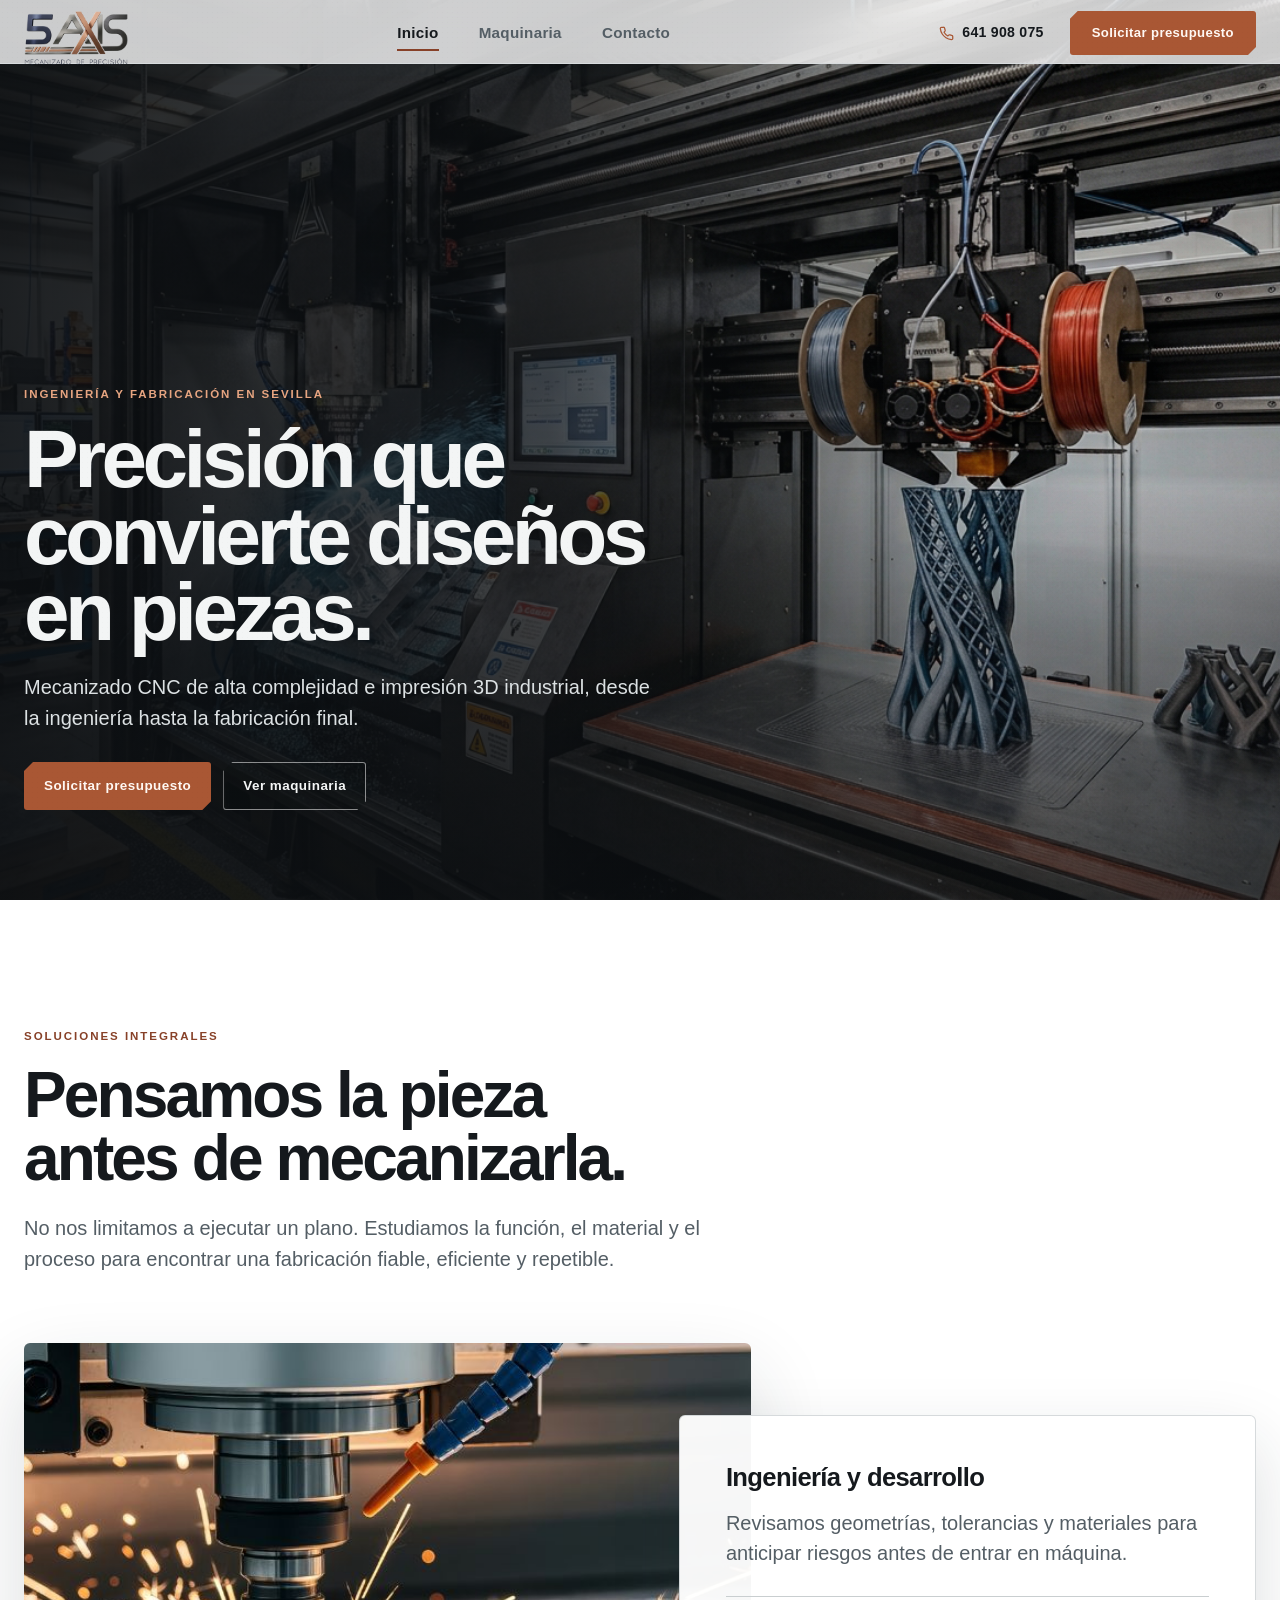
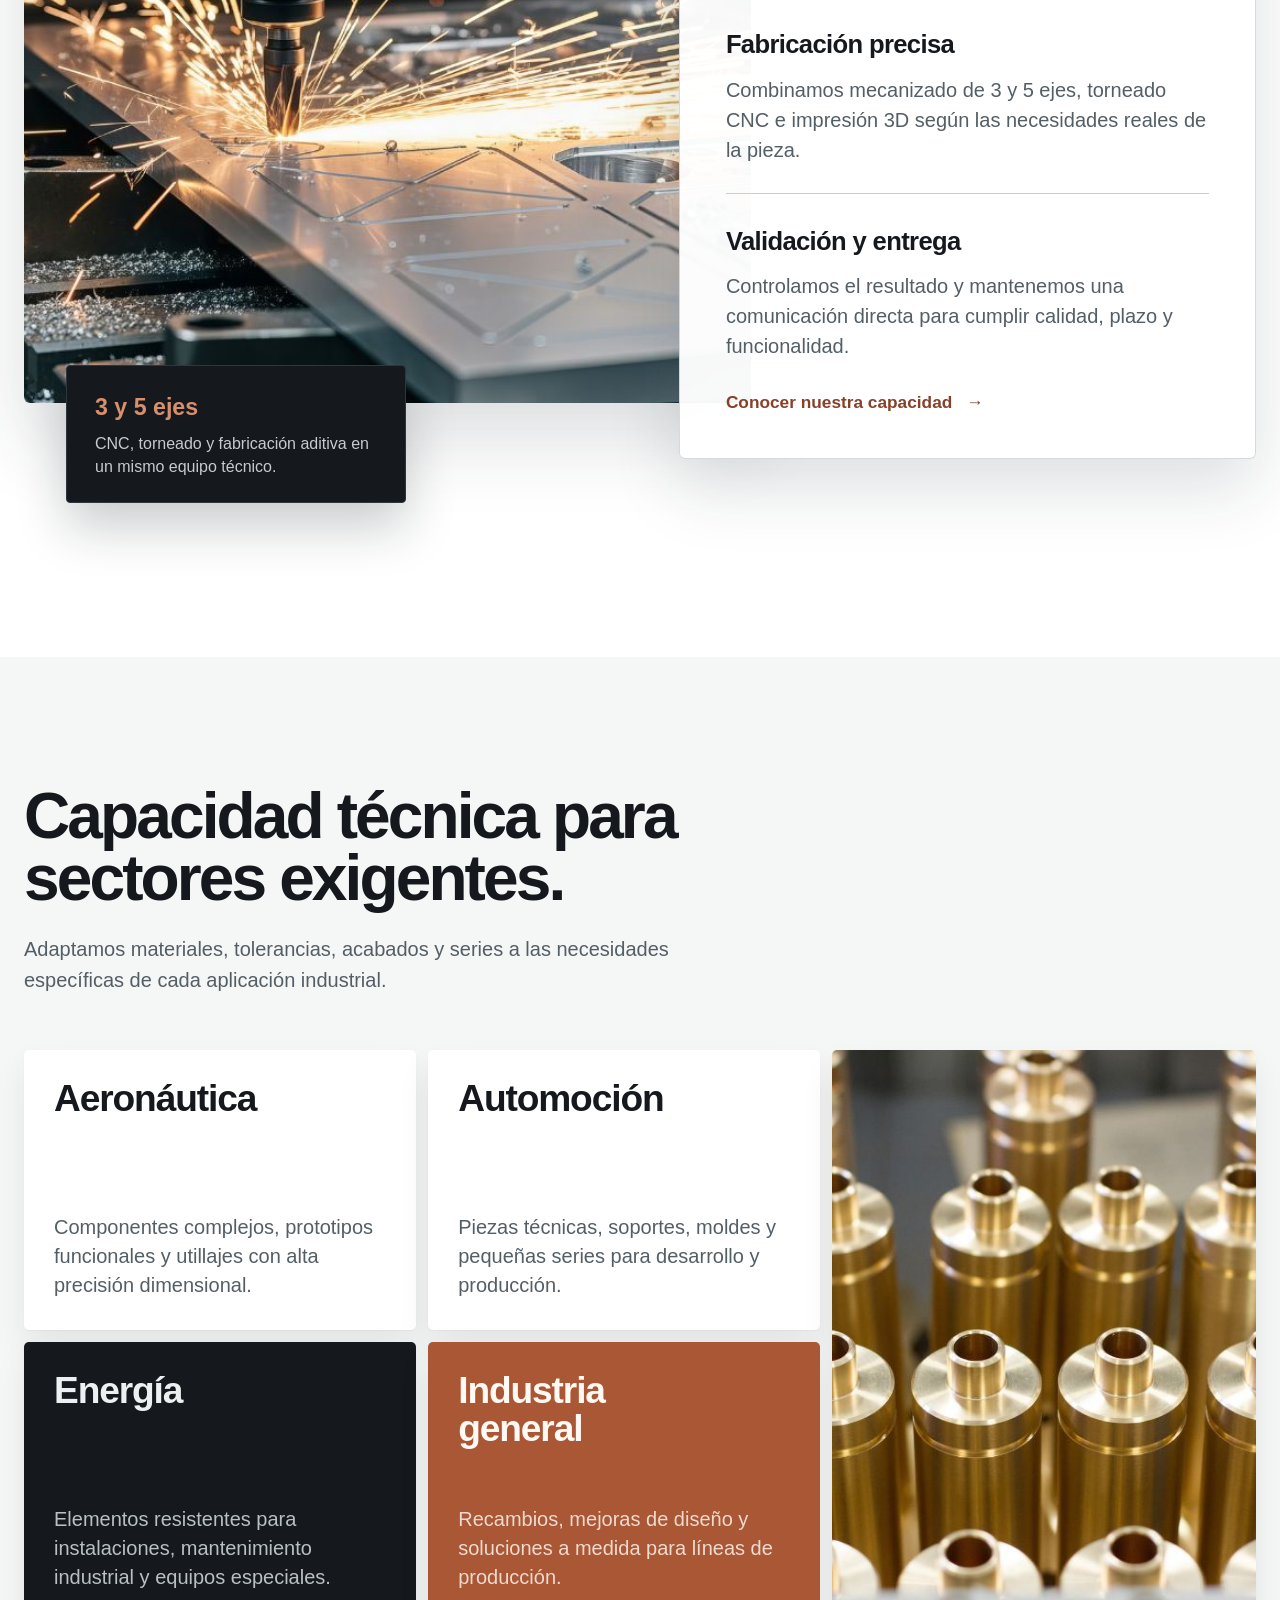
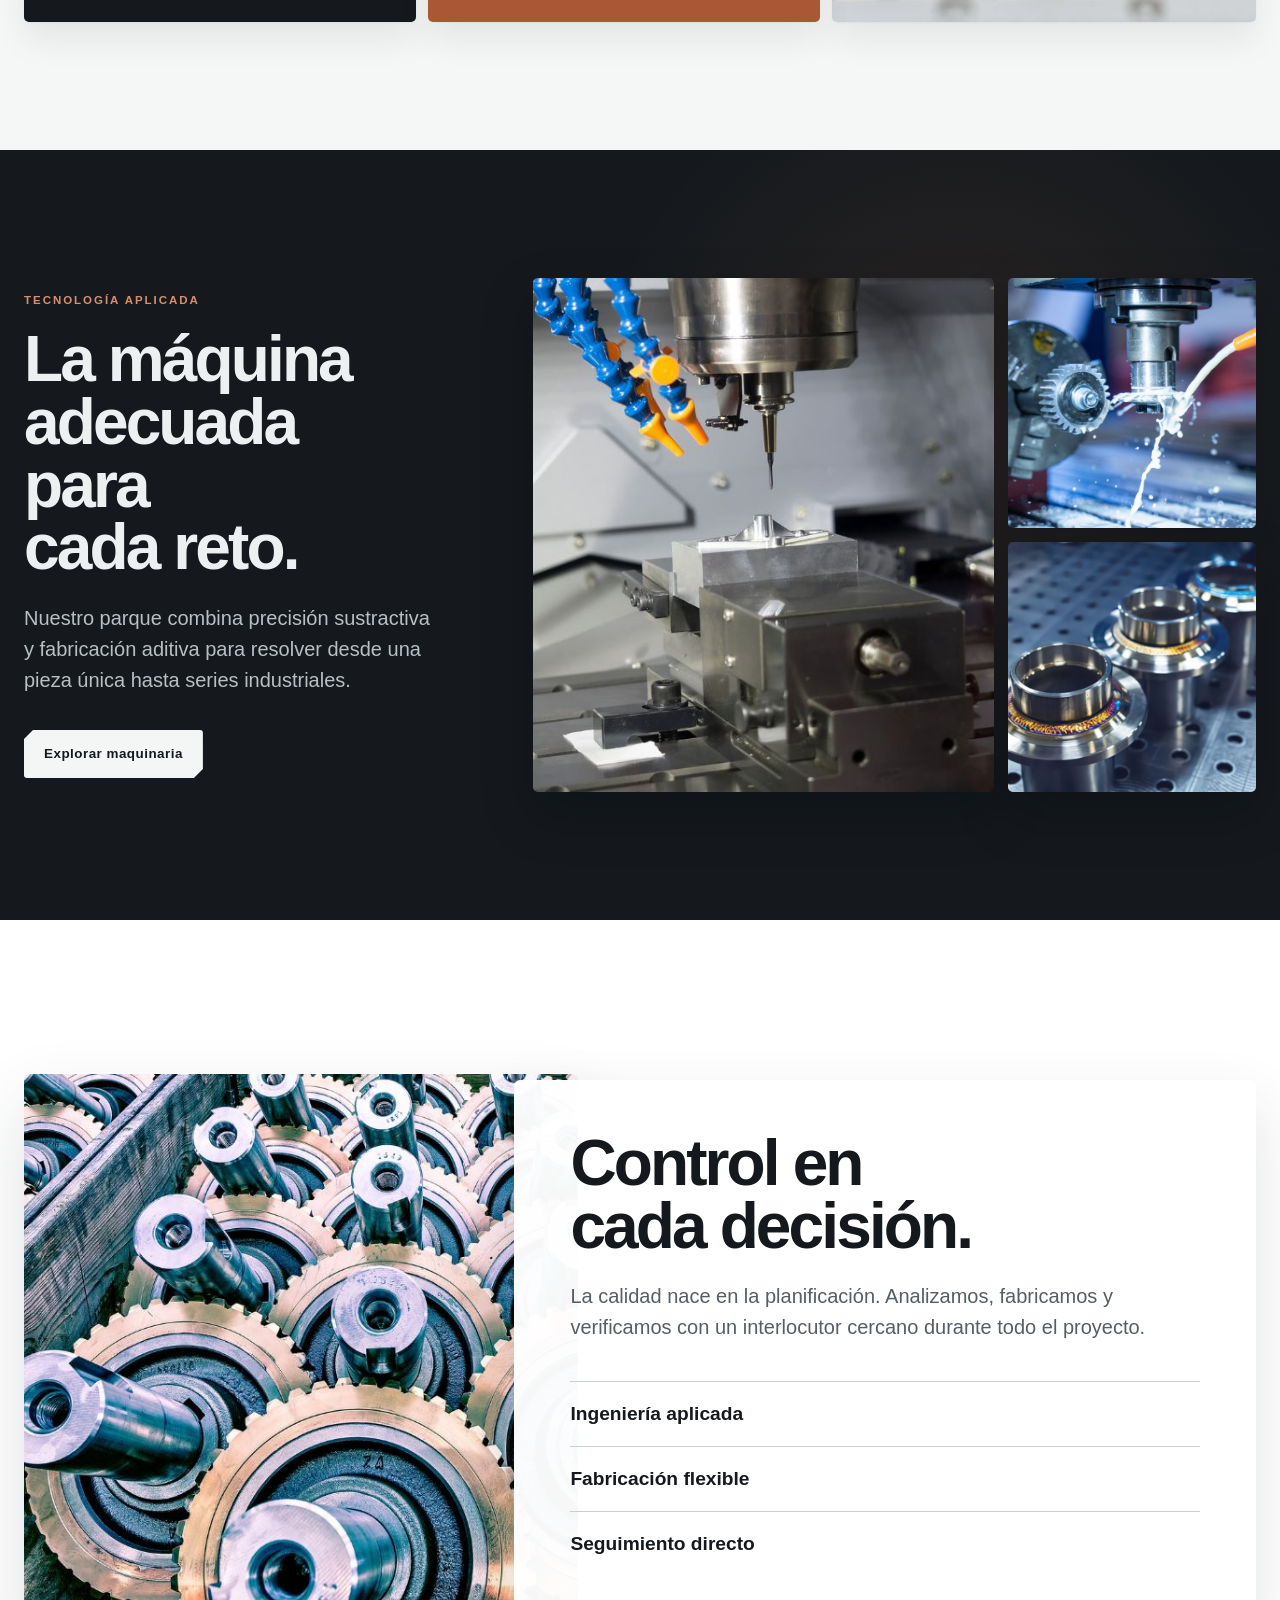
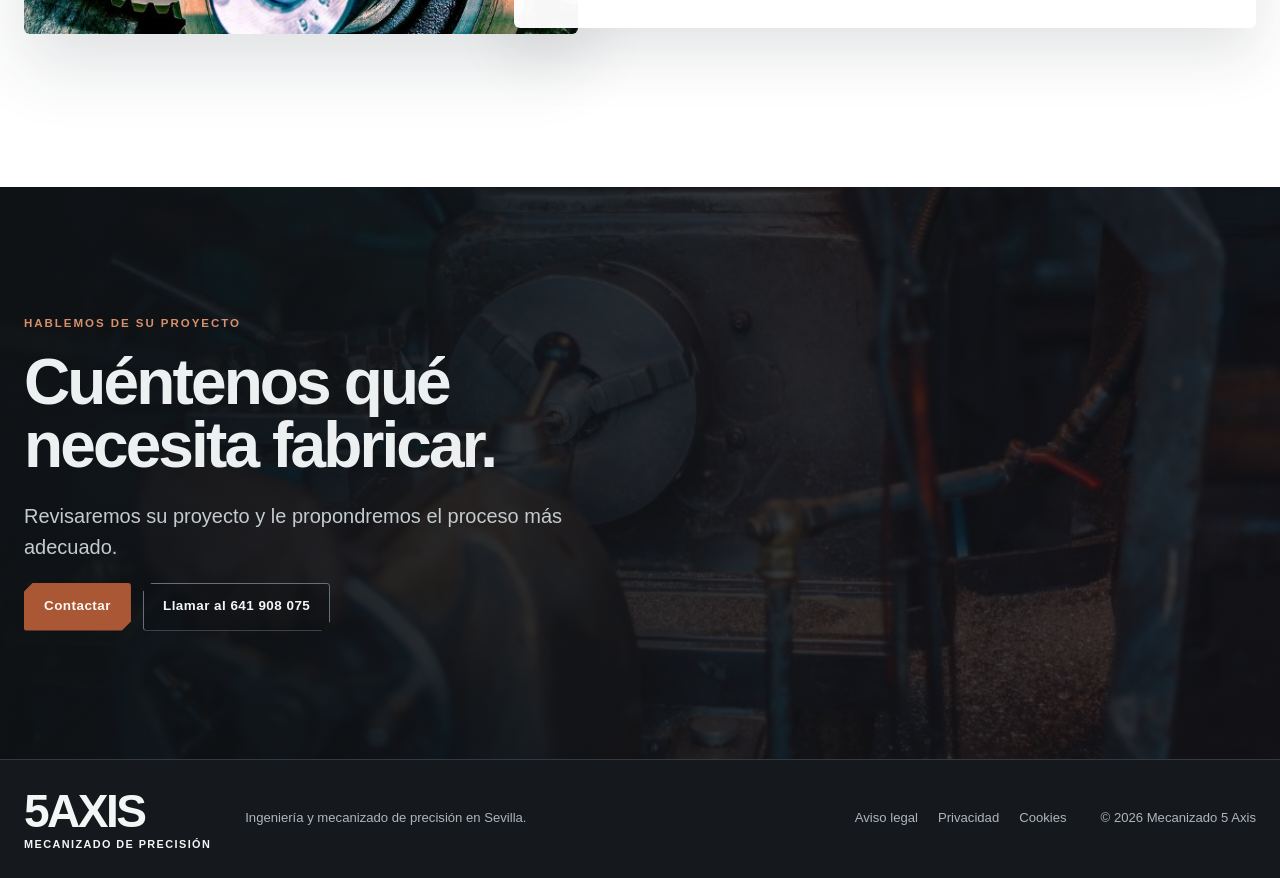
==== index.html @ 95c57ffe "Add site files (HTML, CSS, JS, images) Only README.md had been committed previously, so Vercel deplo" ====
<!doctype html>
<html lang="es">
  <head>
    <meta charset="UTF-8" />
    <meta name="viewport" content="width=device-width, initial-scale=1.0" />
    <meta name="description" content="Mecanizado 5 Axis: ingeniería, mecanizado CNC de precisión en 3 y 5 ejes e impresión 3D industrial en Sevilla." />
    <meta name="theme-color" content="#15191d" />
    <meta property="og:title" content="Mecanizado 5 Axis | Precisión industrial" />
    <meta property="og:description" content="Soluciones integrales desde la ingeniería hasta la pieza terminada." />
    <meta property="og:image" content="mecanizados-sevilla.jpg" />
    <title>Mecanizado 5 Axis | Mecanizado de precisión en Sevilla</title>
    <link rel="icon" type="image/png" href="logo-mecanizados-precision.png" />
    <link rel="preload" as="image" href="mecanizados-sevilla.jpg" />
    <link rel="stylesheet" href="styles.css" />
    <script src="script.js" defer></script>
  </head>
  <body>
    <a class="skip-link" href="#contenido">Saltar al contenido</a>
    <header class="site-header" data-header>
      <a class="brand" href="index.html" aria-label="Mecanizado 5 Axis, inicio"><img src="logo-mecanizados-precision.png" alt="Mecanizado 5 Axis" width="150" height="79" /></a>
      <button class="menu-toggle" type="button" aria-expanded="false" aria-controls="main-nav"><span class="menu-label">Menú</span><span class="menu-lines" aria-hidden="true"><i></i><i></i></span></button>
      <nav class="main-nav" id="main-nav" aria-label="Navegación principal"><a href="index.html" aria-current="page">Inicio</a><a href="maquinaria.html">Maquinaria</a><a href="contacto.html">Contacto</a><div class="nav-mobile-actions"><a class="nav-mobile-call" href="tel:+34641908075"><svg class="icon-phone" aria-hidden="true" viewBox="0 0 24 24" fill="none" stroke="currentColor" stroke-width="2" stroke-linecap="round" stroke-linejoin="round"><path d="M22 16.92v3a2 2 0 0 1-2.18 2 19.79 19.79 0 0 1-8.63-3.07 19.5 19.5 0 0 1-6-6 19.79 19.79 0 0 1-3.07-8.67A2 2 0 0 1 4.11 2h3a2 2 0 0 1 2 1.72c.127.96.361 1.903.7 2.81a2 2 0 0 1-.45 2.11L8.09 9.91a16 16 0 0 0 6 6l1.27-1.27a2 2 0 0 1 2.11-.45c.907.339 1.85.573 2.81.7A2 2 0 0 1 22 16.92z"></path></svg>641 908 075</a><a class="nav-mobile-budget" href="mailto:oficina@mecanizado5axis.es">Solicitar presupuesto</a></div></nav>
      <div class="header-actions"><a class="header-phone" href="tel:+34641908075" aria-label="Llamar al 641 908 075"><svg class="icon-phone" aria-hidden="true" viewBox="0 0 24 24" fill="none" stroke="currentColor" stroke-width="2" stroke-linecap="round" stroke-linejoin="round"><path d="M22 16.92v3a2 2 0 0 1-2.18 2 19.79 19.79 0 0 1-8.63-3.07 19.5 19.5 0 0 1-6-6 19.79 19.79 0 0 1-3.07-8.67A2 2 0 0 1 4.11 2h3a2 2 0 0 1 2 1.72c.127.96.361 1.903.7 2.81a2 2 0 0 1-.45 2.11L8.09 9.91a16 16 0 0 0 6 6l1.27-1.27a2 2 0 0 1 2.11-.45c.907.339 1.85.573 2.81.7A2 2 0 0 1 22 16.92z"></path></svg>641 908 075</a><a class="header-budget" href="mailto:oficina@mecanizado5axis.es">Solicitar presupuesto</a></div>
    </header>

    <main id="contenido">
      <section class="hero" aria-labelledby="hero-title">
        <img class="hero-image" src="mecanizados-sevilla.jpg" alt="Centro de mecanizado CNC e impresora 3D industrial en las instalaciones" width="1310" height="768" fetchpriority="high" />
        <div class="hero-shade"></div>
        <div class="hero-content">
          <p class="eyebrow">Ingeniería y fabricación en Sevilla</p>
          <h1 id="hero-title">Precisión que convierte diseños en piezas.</h1>
          <p class="hero-copy">Mecanizado CNC de alta complejidad e impresión 3D industrial, desde la ingeniería hasta la fabricación final.</p>
          <div class="hero-actions"><a class="button button-primary" href="contacto.html">Solicitar presupuesto</a><a class="button button-ghost" href="maquinaria.html">Ver maquinaria</a></div>
        </div>
      </section>

      <section class="solutions section" aria-labelledby="solutions-title">
        <div class="solutions-heading reveal">
          <p class="section-kicker">Soluciones integrales</p>
          <h2 id="solutions-title">Pensamos la pieza antes de mecanizarla.</h2>
          <p class="solutions-lead">No nos limitamos a ejecutar un plano. Estudiamos la función, el material y el proceso para encontrar una fabricación fiable, eficiente y repetible.</p>
        </div>
        <div class="solutions-stage">
          <figure class="solutions-image reveal"><img src="mecanizados-precision-7.jpg" alt="Centro CNC mecanizando una pieza de precisión" width="800" height="600" loading="lazy" /></figure>
          <div class="solutions-process reveal">
            <article><span>Ingeniería y desarrollo</span><p>Revisamos geometrías, tolerancias y materiales para anticipar riesgos antes de entrar en máquina.</p></article>
            <article><span>Fabricación precisa</span><p>Combinamos mecanizado de 3 y 5 ejes, torneado CNC e impresión 3D según las necesidades reales de la pieza.</p></article>
            <article><span>Validación y entrega</span><p>Controlamos el resultado y mantenemos una comunicación directa para cumplir calidad, plazo y funcionalidad.</p></article>
            <a class="text-link" href="maquinaria.html">Conocer nuestra capacidad <span aria-hidden="true">→</span></a>
          </div>
          <div class="solutions-spec reveal"><strong>3 y 5 ejes</strong><span>CNC, torneado y fabricación aditiva en un mismo equipo técnico.</span></div>
        </div>
      </section>

      <section class="sectors section" aria-labelledby="sectors-title">
        <div class="sectors-copy reveal"><h2 id="sectors-title">Capacidad técnica para sectores exigentes.</h2><p>Adaptamos materiales, tolerancias, acabados y series a las necesidades específicas de cada aplicación industrial.</p></div>
        <div class="sector-grid reveal">
          <article class="sector-aero"><span>Aeronáutica</span><p>Componentes complejos, prototipos funcionales y utillajes con alta precisión dimensional.</p></article>
          <article class="sector-auto"><span>Automoción</span><p>Piezas técnicas, soportes, moldes y pequeñas series para desarrollo y producción.</p></article>
          <article class="sector-image"><img src="mecanizados-precision-2.jpg" alt="Serie de componentes de precisión mecanizados en latón" width="800" height="600" loading="lazy" /></article>
          <article class="sector-energy"><span>Energía</span><p>Elementos resistentes para instalaciones, mantenimiento industrial y equipos especiales.</p></article>
          <article class="sector-general"><span>Industria general</span><p>Recambios, mejoras de diseño y soluciones a medida para líneas de producción.</p></article>
        </div>
      </section>

      <section class="home-machinery" aria-labelledby="home-machinery-title">
        <div class="home-machinery-inner section">
          <div class="home-machinery-copy reveal"><p class="section-kicker">Tecnología aplicada</p><h2 id="home-machinery-title">La máquina adecuada para cada reto.</h2><p>Nuestro parque combina precisión sustractiva y fabricación aditiva para resolver desde una pieza única hasta series industriales.</p><a class="button button-light" href="maquinaria.html">Explorar maquinaria</a></div>
          <div class="machine-mosaic reveal"><figure class="mosaic-main"><img src="mecanizados-precision-8.jpg" alt="Detalle de un centro de mecanizado CNC" width="800" height="600" loading="lazy" /></figure><figure><img src="mecanizados-precision-9.jpg" alt="Torno CNC durante el mecanizado" width="800" height="600" loading="lazy" /></figure><figure><img src="mecanizados-precision-5.jpg" alt="Componentes metálicos terminados" width="800" height="600" loading="lazy" /></figure></div>
        </div>
      </section>

      <section class="home-quality section" aria-labelledby="home-quality-title">
        <div class="home-quality-image reveal"><img src="mecanizados-precision-1.jpg" alt="Conjunto de componentes mecanizados" width="800" height="600" loading="lazy" /></div>
        <div class="home-quality-copy reveal"><h2 id="home-quality-title">Control en cada decisión.</h2><p>La calidad nace en la planificación. Analizamos, fabricamos y verificamos con un interlocutor cercano durante todo el proyecto.</p><div class="quality-summary"><span>Ingeniería aplicada</span><span>Fabricación flexible</span><span>Seguimiento directo</span></div></div>
      </section>

      <section class="contact-teaser" aria-labelledby="contact-teaser-title">
        <div class="contact-teaser-inner section reveal"><p class="section-kicker">Hablemos de su proyecto</p><h2 id="contact-teaser-title">Cuéntenos qué necesita fabricar.</h2><p>Revisaremos su proyecto y le propondremos el proceso más adecuado.</p><div class="hero-actions"><a class="button button-primary" href="contacto.html">Contactar</a><a class="button button-dark-ghost" href="tel:+34641908075">Llamar al 641 908 075</a></div></div>
      </section>
    </main>

    <footer class="site-footer"><a class="footer-wordmark" href="index.html" aria-label="Mecanizado 5 Axis, inicio"><strong>5AXIS</strong><span>Mecanizado de precisión</span></a><p>Ingeniería y mecanizado de precisión en Sevilla.</p><nav class="legal-links" aria-label="Información legal"><a href="aviso-legal.html">Aviso legal</a><a href="politica-privacidad.html">Privacidad</a><a href="politica-cookies.html">Cookies</a></nav><p>© <span data-year></span> Mecanizado 5 Axis</p></footer>
  </body>
</html>
---- styles.css ----
:root {
  color-scheme: light;
  --bg: #ffffff;
  --surface: #f5f6f6;
  --surface-strong: #e8ebec;
  --ink: #15191d;
  --muted: #545e65;
  --line: #c9ced0;
  --accent: #a95734;
  --accent-strong: #874128;
  --on-accent: #fff8f3;
  --header-bg: #ffffff;
  --header-ink: #15191d;
  --header-line: #d8dcde;
  --radius: 2px;
  --max: 1240px;
  --copy-size: clamp(1.25rem, 1.45vw, 1.5rem);
}

* { box-sizing: border-box; }

html { scroll-behavior: smooth; }

body {
  margin: 0;
  background: var(--bg);
  color: var(--ink);
  font-family: "Aptos", "Helvetica Neue", Arial, sans-serif;
  font-size: 16px;
  line-height: 1.55;
  -webkit-font-smoothing: antialiased;
}

body.menu-open { overflow: hidden; }

img { display: block; max-width: 100%; }
a { color: inherit; text-decoration: none; }
button, a { -webkit-tap-highlight-color: transparent; }

.skip-link {
  position: fixed;
  top: 8px;
  left: 8px;
  z-index: 100;
  padding: 10px 14px;
  background: var(--accent);
  color: var(--on-accent);
  transform: translateY(-160%);
}

.skip-link:focus { transform: translateY(0); }

.site-header {
  position: fixed;
  inset: 0 0 auto;
  z-index: 20;
  height: 78px;
  display: grid;
  grid-template-columns: auto 1fr auto;
  align-items: center;
  gap: clamp(18px, 2.4vw, 34px);
  padding: 9px max(24px, calc((100vw - var(--max)) / 2));
  border-bottom: 1px solid transparent;
  background: var(--header-bg);
  transition: height 260ms cubic-bezier(.16,1,.3,1), background-color 260ms ease, border-color 260ms ease, box-shadow 260ms ease, backdrop-filter 260ms ease;
}

@media (min-width: 621px) {
  .site-header.scrolled { height: 64px; }
  .site-header.scrolled .brand { width: 104px; height: 48px; }
}

.site-header.scrolled {
  border-bottom-color: var(--header-line);
  background: rgba(255, 255, 255, .78);
  backdrop-filter: blur(18px) saturate(160%);
  -webkit-backdrop-filter: blur(18px) saturate(160%);
  box-shadow: 0 12px 32px rgba(21, 25, 29, 0.07);
}

.brand {
  width: 126px;
  height: 58px;
  display: grid;
  place-items: center;
  padding: 2px 0;
  background: transparent;
  transition: width 260ms cubic-bezier(.16,1,.3,1), height 260ms cubic-bezier(.16,1,.3,1);
}

.brand img { width: 100%; height: auto; }

.main-nav {
  position: relative;
  display: flex;
  justify-content: center;
  align-items: center;
  gap: clamp(2px, 1vw, 10px);
  width: fit-content;
  margin: 0 auto;
}

.main-nav a {
  position: relative;
  text-decoration: none;
  padding: 9px 15px;
  font-size: .95rem;
  font-weight: 700;
  letter-spacing: 0.02em;
}

.main-nav a::after {
  content: "";
  position: absolute;
  left: 15px;
  right: 15px;
  bottom: 3px;
  height: 2px;
  background: var(--accent-strong);
  transform: scaleX(0);
  transform-origin: left;
  transition: transform 260ms cubic-bezier(.16,1,.3,1);
}

.main-nav a { color: var(--muted); transition: color 180ms ease; }
.main-nav a:hover { color: var(--ink); }
.main-nav a:hover::after { transform: scaleX(1); }
.main-nav a[aria-current="page"] { color: var(--ink); }
.main-nav a[aria-current="page"]::after { transform: scaleX(1); }

.header-actions {
  display: flex;
  align-items: center;
  gap: 26px;
}

.header-phone {
  display: inline-flex;
  align-items: center;
  gap: 8px;
  text-decoration: none;
  color: var(--header-ink);
  font-size: .88rem;
  font-weight: 700;
  letter-spacing: .02em;
  white-space: nowrap;
  transition: color 180ms ease;
}

.header-phone:hover { color: var(--accent-strong); }
.icon-phone { width: 15px; height: 15px; flex: none; }
.header-phone .icon-phone { color: var(--accent); }

.header-budget {
  --chamfer: 8px;
  display: inline-flex;
  min-height: 44px;
  align-items: center;
  justify-content: center;
  padding: 0 22px;
  border-radius: 3px;
  clip-path: polygon(var(--chamfer) 0, 100% 0, 100% calc(100% - var(--chamfer)), calc(100% - var(--chamfer)) 100%, 0 100%, 0 var(--chamfer));
  background: var(--accent);
  color: var(--on-accent);
  text-decoration: none;
  font-size: .82rem;
  font-weight: 800;
  letter-spacing: .03em;
  white-space: nowrap;
  transition: transform 180ms ease, background-color 180ms ease, box-shadow 180ms ease, clip-path 220ms cubic-bezier(.16,1,.3,1);
}

.header-budget:hover { --chamfer: 12px; background: var(--accent-strong); transform: translateY(-1px); box-shadow: 0 10px 22px rgba(169, 87, 52, .28); }
.header-budget:active { transform: translateY(1px); }

.menu-toggle { display: none; }
.nav-mobile-actions { display: none; }

.hero {
  position: relative;
  min-height: 100dvh;
  display: flex;
  align-items: flex-end;
  overflow: hidden;
  background: #15191d;
}

.hero-image,
.hero-shade { position: absolute; inset: 0; width: 100%; height: 100%; }
.hero-image { object-fit: cover; object-position: 52% center; }

.hero-shade {
  background:
    linear-gradient(90deg, rgba(12, 15, 18, 0.92) 0%, rgba(12, 15, 18, 0.74) 43%, rgba(12, 15, 18, 0.16) 78%),
    linear-gradient(0deg, rgba(12, 15, 18, 0.64), transparent 46%);
}

.hero-content {
  position: relative;
  width: min(var(--max), calc(100% - 48px));
  margin: 0 auto;
  padding: 126px 0 10vh;
  color: #f3f5f5;
}

.eyebrow,
.section-kicker {
  margin: 0 0 18px;
  color: var(--accent-strong);
  font-size: 0.72rem;
  font-weight: 800;
  letter-spacing: 0.17em;
  text-transform: uppercase;
}

.hero .eyebrow { color: #e7a581; }

h1, h2, h3, p { margin-top: 0; }
h1, h2, h3 { text-wrap: balance; }

h1 {
  max-width: 760px;
  margin-bottom: 22px;
  font-family: "Arial Narrow", "Aptos Display", "Helvetica Neue", sans-serif;
  font-size: clamp(3.2rem, 6.4vw, 6.2rem);
  line-height: 0.93;
  letter-spacing: -0.055em;
  font-weight: 700;
}

.hero-copy {
  max-width: 640px;
  margin-bottom: 28px;
  color: #dce1e3;
  font-size: var(--copy-size);
}

.hero-actions { display: flex; gap: 12px; flex-wrap: wrap; }

.button {
  --chamfer: 9px;
  display: inline-flex;
  min-height: 48px;
  align-items: center;
  justify-content: center;
  padding: 12px 19px;
  border: 1px solid transparent;
  border-radius: 3px;
  clip-path: polygon(var(--chamfer) 0, 100% 0, 100% calc(100% - var(--chamfer)), calc(100% - var(--chamfer)) 100%, 0 100%, 0 var(--chamfer));
  text-decoration: none;
  font-size: 0.84rem;
  font-weight: 800;
  letter-spacing: 0.035em;
  white-space: nowrap;
  transition: transform 180ms ease, background-color 180ms ease, border-color 180ms ease, clip-path 220ms cubic-bezier(.16,1,.3,1);
}

.button:hover { --chamfer: 13px; transform: translateY(-2px); }
.button:active { transform: translateY(1px); }
.button-primary { background: var(--accent); color: var(--on-accent); }
.button-primary:hover { background: var(--accent-strong); }
.button-ghost { border-color: rgba(255,255,255,.52); color: #f4f6f6; background: rgba(12,15,18,.2); }
.button-ghost:hover { border-color: #f4f6f6; background: rgba(12,15,18,.5); }

:focus-visible { outline: 3px solid var(--accent); outline-offset: 4px; }

.section {
  width: min(var(--max), calc(100% - 48px));
  margin: 0 auto;
  padding-block: clamp(88px, 10vw, 148px);
}

h2 {
  margin-bottom: 24px;
  font-family: "Arial Narrow", "Aptos Display", "Helvetica Neue", sans-serif;
  font-size: clamp(2.4rem, 5vw, 4.8rem);
  line-height: 0.98;
  letter-spacing: -0.045em;
  font-weight: 700;
}

.intro {
  display: grid;
  grid-template-columns: 1.1fr 0.9fr;
  grid-template-areas: "heading copy" "media note";
  gap: 54px 8vw;
}

.intro-heading { grid-area: heading; }
.intro-heading h2 { max-width: 670px; }
.intro-copy { grid-area: copy; max-width: 620px; align-self: end; color: var(--muted); font-size: var(--copy-size); }
.intro-copy p:last-child { margin-bottom: 0; }

.intro-media { grid-area: media; margin: 30px 0 0; height: 480px; overflow: hidden; border-radius: var(--radius); }
.intro-media img { width: 100%; height: 100%; object-fit: cover; }

.intro-note {
  grid-area: note;
  align-self: end;
  padding: 26px 0 6px 28px;
  border-left: 3px solid var(--accent);
}

.intro-note strong { display: block; margin-bottom: 10px; font-size: clamp(1.65rem, 2.4vw, 2.15rem); line-height: 1.05; letter-spacing: -0.025em; }
.intro-note p { max-width: 34ch; margin-bottom: 22px; color: var(--muted); font-size: var(--copy-size); line-height: 1.55; }
.button-phone { width: fit-content; min-height: 44px; background: var(--ink); color: var(--bg); }
.button-phone:hover { background: var(--accent); color: var(--on-accent); }
.phone-icon { display: inline-block; margin-right: 9px; font-size: 1.08rem; line-height: 1; }

.sectors {
  width: 100%;
  padding-inline: max(24px, calc((100vw - var(--max)) / 2));
  background: var(--surface);
}

.sectors-copy { max-width: 780px; margin-bottom: 54px; }
.sectors-copy p, .machinery-head > p:last-child { max-width: 65ch; color: var(--muted); font-size: var(--copy-size); }

.sector-grid {
  display: grid;
  grid-template-columns: 1fr 1fr 1.08fr;
  grid-template-rows: repeat(2, minmax(280px, 1fr));
  grid-template-areas:
    "aero auto image"
    "energy general image";
  gap: 12px;
}

.sector-grid article {
  display: flex;
  flex-direction: column;
  justify-content: space-between;
  padding: 30px;
  overflow: hidden;
  border: 1px solid var(--line);
  border-radius: var(--radius);
  background: var(--bg);
}

.sector-aero { grid-area: aero; }
.sector-auto { grid-area: auto; }
.sector-energy { grid-area: energy; }
.sector-general { grid-area: general; }
.sector-grid .sector-image { grid-area: image; padding: 0; }
.sector-image img { width: 100%; height: 100%; object-fit: cover; }
.sector-grid span { display: block; max-width: 12ch; font-size: clamp(1.7rem, 2.9vw, 2.35rem); font-weight: 800; line-height: 1.02; letter-spacing: -0.03em; }
.sector-grid p { max-width: 31ch; margin: 30px 0 0; color: var(--muted); font-size: 1.25rem; line-height: 1.45; }

.machinery-head { max-width: 800px; margin-bottom: 72px; }
.machine-list { display: grid; gap: 88px; }

.machinery {
  width: 100%;
  padding-inline: max(24px, calc((100vw - var(--max)) / 2));
  background: #15191d;
  color: #edf0f1;
}

.machinery .section-kicker,
.machinery .machine-index { color: #d8906c; }
.machinery .machinery-head > p:last-child,
.machinery .machine-copy p { color: #b8c0c4; }
.machinery .machine-copy { border-color: #3a4248; }

.machine {
  display: grid;
  grid-template-columns: minmax(0, 1.25fr) minmax(320px, .75fr);
  gap: clamp(34px, 6vw, 84px);
  align-items: center;
}

.machine:nth-child(even) { grid-template-columns: minmax(320px, .75fr) minmax(0, 1.25fr); }
.machine:nth-child(even) .machine-media { order: 2; }
.machine-media { height: 440px; overflow: hidden; border-radius: var(--radius); background: var(--surface-strong); }
.machine-media img { width: 100%; height: 100%; object-fit: cover; transition: transform 700ms cubic-bezier(.16,1,.3,1); }
.machine:hover .machine-media img { transform: scale(1.025); }

.machine-copy { padding-top: 18px; border-top: 1px solid var(--line); }
.machine-index { display: block; margin-bottom: 46px; color: var(--accent-strong); font-family: ui-monospace, SFMono-Regular, Menlo, monospace; }
.machine-copy h3 { margin-bottom: 18px; font-size: clamp(1.8rem, 3vw, 3rem); line-height: 1.02; letter-spacing: -0.035em; }
.machine-copy p { margin-bottom: 0; color: var(--muted); font-size: var(--copy-size); }

.quality {
  width: 100%;
  display: grid;
  grid-template-columns: minmax(0, .9fr) minmax(0, 1.1fr);
  align-items: center;
  gap: clamp(44px, 8vw, 110px);
  padding-inline: max(24px, calc((100vw - var(--max)) / 2));
  background: var(--surface);
}

.quality-photo { height: 650px; overflow: hidden; }
.quality-photo img { width: 100%; height: 100%; object-fit: cover; }
.quality-content > p { max-width: 58ch; color: var(--muted); font-size: var(--copy-size); }
.quality-points { margin-top: 42px; }
.quality-points div { display: grid; grid-template-columns: .7fr 1fr; gap: 24px; padding: 22px 0; border-bottom: 1px solid var(--line); }
.quality-points strong { font-size: 1.25rem; }
.quality-points span { color: var(--muted); font-size: 1.25rem; }

.contact {
  width: 100%;
  display: grid;
  grid-template-columns: 1.15fr .85fr;
  gap: 10vw;
  align-items: end;
  padding-inline: max(24px, calc((100vw - var(--max)) / 2));
  background: #15191d;
  color: #edf0f1;
}
.contact .section-kicker,
.contact .contact-details span { color: #d8906c; }
.contact .contact-details div { border-color: #3a4248; }
.contact .contact-details a { color: #edf0f1; }
.contact-lead h2 { max-width: 790px; margin-bottom: 34px; }
.contact-details { margin: 0; font-style: normal; }
.contact-details div { padding: 22px 0; border-bottom: 1px solid var(--line); }
.contact-details span, .contact-details strong, .contact-details a { display: block; }
.contact-details span { margin-bottom: 7px; color: var(--accent-strong); font-size: .75rem; font-weight: 800; letter-spacing: .1em; text-transform: uppercase; }
.contact-details strong,
.contact-details a { font-size: 1.25rem; }
.contact-details a { width: fit-content; color: var(--ink); }
.contact-details a:hover { color: var(--accent-strong); }

.site-footer {
  display: grid;
  grid-template-columns: auto 1fr auto auto;
  align-items: center;
  gap: 34px;
  padding: 28px max(24px, calc((100vw - var(--max)) / 2));
  border-top: 1px solid #323a40;
  background: #15191d;
  color: #aeb6bb;
  font-size: .82rem;
}

.site-footer p { margin: 0; }
.footer-wordmark { display: grid; color: #f4f6f6; line-height: 1; }
.footer-wordmark strong { font-family: "Arial Narrow", "Aptos Display", "Helvetica Neue", sans-serif; font-size: clamp(2.5rem, 3.6vw, 3.6rem); letter-spacing: -.055em; }
.footer-wordmark span { margin-top: 5px; color: #f4f6f6; font-size: .68rem; font-weight: 750; letter-spacing: .13em; text-transform: uppercase; }
.legal-links { display: flex; flex-wrap: wrap; gap: 10px 20px; }
.legal-links a { color: #aeb6bb; }
.legal-links a:hover { color: #f4f6f6; }

.legal-main {
  width: min(900px, calc(100% - 48px));
  min-height: calc(100dvh - 144px);
  margin: 0 auto;
  padding: 150px 0 100px;
}

.legal-main h1 {
  max-width: 800px;
  margin-bottom: 28px;
  color: var(--ink);
  font-size: clamp(3rem, 7vw, 5.6rem);
}

.legal-updated { margin-bottom: 58px; color: var(--accent-strong); font-size: 1rem; font-weight: 750; }
.legal-section { padding: 38px 0; border-top: 1px solid var(--line); }
.legal-section h2 { margin-bottom: 22px; font-size: clamp(1.8rem, 4vw, 2.7rem); }
.legal-section h3 { margin: 30px 0 12px; font-size: 1.4rem; }
.legal-section p,
.legal-section li { color: var(--muted); font-size: var(--copy-size); }
.legal-section li + li { margin-top: 10px; }
.legal-section a { color: var(--ink); }
.legal-section a:hover { color: var(--accent-strong); }
.legal-note { margin-top: 24px; padding: 24px 26px; border-left: 3px solid var(--accent); background: var(--surface); }
.legal-note strong { display: block; margin-bottom: 7px; font-size: 1.2rem; }
.legal-note p { margin: 0; }

.reveal { opacity: 1; transform: none; }
.motion-ready .reveal { opacity: 0; transform: translateY(28px); transition: opacity 700ms ease, transform 700ms cubic-bezier(.16,1,.3,1); }
.motion-ready .reveal.is-visible { opacity: 1; transform: translateY(0); }

@media (max-width: 900px) {
  .site-header { grid-template-columns: auto 1fr auto; padding-inline: 20px; }
  .header-actions { display: none; }
  .menu-toggle {
    grid-column: 3;
    display: flex;
    align-items: center;
    gap: 11px;
    padding: 10px 0 10px 10px;
    border: 0;
    background: none;
    color: var(--header-ink);
    font: inherit;
    font-size: .82rem;
    font-weight: 700;
  }
  .menu-lines { display: grid; gap: 5px; width: 22px; }
  .menu-lines i { display: block; height: 2px; background: currentColor; transition: transform 220ms ease; }
  .menu-toggle[aria-expanded="true"] .menu-lines i:first-child { transform: translateY(3.5px) rotate(45deg); }
  .menu-toggle[aria-expanded="true"] .menu-lines i:last-child { transform: translateY(-3.5px) rotate(-45deg); }
  .main-nav {
    position: fixed;
    inset: 78px 0 0;
    display: grid;
    align-content: center;
    justify-content: stretch;
    width: auto;
    margin: 0;
    gap: 0;
    padding: 24px;
    border: 0;
    border-radius: 0;
    background: var(--bg);
    box-shadow: none;
    opacity: 0;
    visibility: hidden;
    transform: translateY(-14px);
    transition: opacity 220ms ease, transform 220ms ease, visibility 220ms;
  }
  .main-nav.open { opacity: 1; visibility: visible; transform: translateY(0); }
  .main-nav a { padding: 17px 0; border-bottom: 1px solid var(--line); color: var(--ink); font-size: clamp(1.8rem, 7vw, 3rem); }
  .nav-mobile-actions {
    display: grid;
    gap: 12px;
    margin-top: 28px;
  }
  .nav-mobile-actions a {
    --chamfer: 10px;
    display: inline-flex;
    min-height: 54px;
    align-items: center;
    justify-content: center;
    gap: 10px;
    border-radius: 3px;
    clip-path: polygon(var(--chamfer) 0, 100% 0, 100% calc(100% - var(--chamfer)), calc(100% - var(--chamfer)) 100%, 0 100%, 0 var(--chamfer));
    font-size: 1rem;
    font-weight: 800;
    letter-spacing: 0.025em;
  }
  .nav-mobile-call { border: 1px solid var(--line); color: var(--ink); }
  .nav-mobile-call .icon-phone { width: 17px; height: 17px; color: var(--accent-strong); }
  .nav-mobile-budget { background: var(--accent); color: var(--on-accent); }
  .intro { grid-template-columns: 1fr; grid-template-areas: "heading" "copy" "media" "note"; gap: 34px; }
  .intro-media { margin-top: 10px; height: 420px; }
  .sector-grid {
    grid-template-columns: 1fr 1fr;
    grid-template-rows: repeat(2, minmax(260px, auto)) 380px;
    grid-template-areas:
      "aero auto"
      "energy general"
      "image image";
  }
  .machine, .machine:nth-child(even) { grid-template-columns: 1fr; gap: 30px; }
  .machine:nth-child(even) .machine-media { order: 0; }
  .machine-media { height: 430px; }
  .machine-index { margin-bottom: 25px; }
  .quality { grid-template-columns: 1fr; }
  .quality-photo { height: 500px; }
  .contact { grid-template-columns: 1fr; gap: 60px; }
  .site-footer { grid-template-columns: auto 1fr; }
  .legal-links { grid-column: 1 / -1; }
}

@media (max-width: 620px) {
  .site-header { height: 64px; }
  .brand { width: 102px; height: 48px; }
  .main-nav { inset-block-start: 64px; }
  .section { width: calc(100% - 32px); padding-block: 76px; }
  .hero-content { width: calc(100% - 32px); padding-bottom: 58px; }
  h1 { font-size: clamp(2.8rem, 14vw, 4rem); line-height: .95; }
  .hero-image { object-position: 61% center; }
  .hero-shade { background: linear-gradient(0deg, rgba(12,15,18,.94) 0%, rgba(12,15,18,.64) 64%, rgba(12,15,18,.36) 100%); }
  .hero-actions { display: grid; grid-template-columns: 1fr; }
  .button { width: 100%; }
  .intro-media { height: 330px; }
  .sectors, .quality { width: 100%; padding-inline: 16px; }
  .sector-grid {
    grid-template-columns: 1fr;
    grid-template-rows: auto;
    grid-template-areas: "aero" "auto" "image" "energy" "general";
  }
  .sector-grid article { min-height: 190px; padding: 24px; }
  .sector-grid .sector-image { min-height: 320px; padding: 0; }
  .machine-list { gap: 62px; }
  .machine-media { height: 330px; }
  .quality-photo { height: 390px; }
  .quality-points div { grid-template-columns: 1fr; gap: 7px; }
  .contact-lead .button { width: fit-content; }
  .contact-details a { overflow-wrap: anywhere; }
  .site-footer { grid-template-columns: 1fr; justify-items: start; gap: 14px; }
  .legal-links { grid-column: auto; display: grid; gap: 10px; }
  .legal-main { width: calc(100% - 32px); padding: 120px 0 72px; }
  .legal-section { padding: 30px 0; }
}

@media (prefers-reduced-motion: reduce) {
  html { scroll-behavior: auto; }
  *, *::before, *::after { scroll-behavior: auto !important; transition-duration: .01ms !important; animation-duration: .01ms !important; animation-iteration-count: 1 !important; }
  .reveal { opacity: 1; transform: none; }
}

@media (prefers-reduced-transparency: reduce) {
  .site-header.scrolled { background: var(--header-bg); backdrop-filter: none; -webkit-backdrop-filter: none; }
}

/* Premium multipage layer */
body::after {
  content: "";
  position: fixed;
  inset: 0;
  z-index: 50;
  pointer-events: none;
  opacity: .028;
  background-image: radial-gradient(rgba(21, 25, 29, .55) .55px, transparent .7px);
  background-size: 5px 5px;
}

main { overflow: clip; }
figure { margin: 0; }

.solutions { padding-bottom: clamp(120px, 12vw, 180px); }
.solutions-heading { max-width: 900px; margin-bottom: 68px; }
.solutions-heading h2 { max-width: 850px; }
.solutions-lead { max-width: 64ch; color: var(--muted); font-size: var(--copy-size); }

.solutions-stage {
  position: relative;
  display: grid;
  grid-template-columns: minmax(0, 1.18fr) minmax(360px, .82fr);
  align-items: start;
  padding-bottom: 44px;
}

.solutions-image {
  height: 660px;
  overflow: hidden;
  border-radius: 6px;
  box-shadow: 0 34px 80px rgba(31, 42, 49, .16);
}

.solutions-image img,
.machine-mosaic img,
.home-quality-image img,
.contact-page-image img,
.contact-visual-band img {
  width: 100%;
  height: 100%;
  object-fit: cover;
}

.solutions-process {
  position: relative;
  z-index: 2;
  margin: 72px 0 0 -72px;
  padding: 42px 46px;
  border: 1px solid rgba(198, 204, 207, .72);
  border-radius: 6px;
  background: rgba(255, 255, 255, .96);
  box-shadow: 0 28px 68px rgba(30, 40, 46, .15);
}

.solutions-process article { padding: 0 0 28px; }
.solutions-process article + article { padding-top: 28px; border-top: 1px solid var(--line); }
.solutions-process article span { display: block; margin-bottom: 10px; font-size: clamp(1.45rem, 2vw, 1.85rem); font-weight: 750; letter-spacing: -.025em; }
.solutions-process article p { margin-bottom: 0; color: var(--muted); font-size: 1.25rem; line-height: 1.5; }

.text-link { display: inline-flex; align-items: center; gap: 14px; color: var(--accent-strong); font-size: 1.08rem; font-weight: 800; transition: gap 180ms ease, color 180ms ease; }
.text-link:hover { gap: 20px; color: var(--ink); }

.solutions-spec {
  position: absolute;
  z-index: 3;
  left: 42px;
  bottom: 0;
  width: min(340px, calc(100% - 84px));
  padding: 24px 28px;
  border: 1px solid #30373c;
  border-radius: 4px;
  background: #15191d;
  color: #edf0f1;
  box-shadow: 0 24px 50px rgba(20, 27, 31, .22);
}

.solutions-spec strong,
.solutions-spec span { display: block; }
.solutions-spec strong { margin-bottom: 6px; color: #d8906c; font-size: 1.45rem; }
.solutions-spec span { color: #c5cbce; font-size: 1rem; line-height: 1.45; }

.sectors { background: var(--surface); }
.sector-grid { gap: 12px; padding: 0; border-radius: 0; background: none; box-shadow: none; }
.sector-grid article { border: 0; border-radius: 5px; background: var(--bg); box-shadow: 0 1px 2px rgba(21, 25, 29, .04), 0 18px 34px rgba(21, 25, 29, .07); transition: transform 240ms cubic-bezier(.16,1,.3,1), box-shadow 240ms ease; }
.sector-grid .sector-energy { background: var(--ink); color: #edf0f1; }
.sector-grid .sector-energy p { color: #b8c0c4; }
.sector-grid .sector-general { background: var(--accent); color: var(--on-accent); }
.sector-grid .sector-general p { color: rgba(255, 248, 243, .82); }
.sector-grid .sector-image { box-shadow: 0 1px 2px rgba(21, 25, 29, .04), 0 18px 34px rgba(21, 25, 29, .07); }
.sector-grid article:not(.sector-image):hover { z-index: 2; transform: translateY(-5px); box-shadow: 0 8px 16px rgba(21, 25, 29, .06), 0 24px 44px rgba(21, 25, 29, .12); }
.sector-image img { transition: transform 700ms cubic-bezier(.16,1,.3,1); }
.sector-image:hover img { transform: scale(1.035); }

.home-machinery { position: relative; background: #15191d; color: #edf0f1; }
.home-machinery::before { content: ""; position: absolute; inset: 0; pointer-events: none; background: radial-gradient(circle at 75% 35%, rgba(201, 120, 80, .12), transparent 34%); }
.home-machinery-inner { position: relative; display: grid; grid-template-columns: .72fr 1.28fr; gap: clamp(52px, 8vw, 110px); align-items: center; }
.home-machinery-copy h2 { max-width: 650px; }
.home-machinery-copy > p:last-of-type { max-width: 48ch; margin-bottom: 34px; color: #b8c0c4; font-size: var(--copy-size); }
.home-machinery .section-kicker { color: #d8906c; }
.button-light { background: #f4f6f6; color: #15191d; }
.button-light:hover { background: #d8906c; color: #15191d; }

.machine-mosaic { display: grid; grid-template-columns: 1.3fr .7fr; grid-template-rows: 250px 250px; gap: 14px; transform: rotate(-1deg); }
.machine-mosaic figure { overflow: hidden; border-radius: 5px; box-shadow: 0 22px 50px rgba(5, 8, 10, .28); }
.machine-mosaic .mosaic-main { grid-row: 1 / 3; }
.machine-mosaic img { transition: transform 700ms cubic-bezier(.16,1,.3,1); }
.machine-mosaic figure:hover img { transform: scale(1.04); }

.home-quality { display: grid; grid-template-columns: minmax(0, .9fr) minmax(390px, 1.1fr); align-items: center; padding-block: clamp(110px, 12vw, 180px); }
.home-quality-image { height: 560px; overflow: hidden; border-radius: 6px; box-shadow: 0 30px 70px rgba(31, 42, 49, .14); }
.home-quality-copy { position: relative; margin-left: -64px; padding: 52px 56px; border-radius: 6px; background: rgba(255, 255, 255, .97); box-shadow: 0 24px 60px rgba(31, 42, 49, .13); }
.home-quality-copy > p { color: var(--muted); font-size: var(--copy-size); }
.quality-summary { display: grid; margin-top: 38px; }
.quality-summary span { padding: 17px 0; border-top: 1px solid var(--line); font-size: 1.2rem; font-weight: 750; }

.contact-teaser { position: relative; background: linear-gradient(90deg, rgba(14, 18, 21, .97), rgba(14, 18, 21, .74)), url("mecanizados-precision-11.jpg") center 43% / cover; color: #edf0f1; }
.contact-teaser-inner { position: relative; }
.contact-teaser-inner h2 { max-width: 800px; }
.contact-teaser-inner > p:not(.section-kicker) { max-width: 52ch; color: #c4cbce; font-size: var(--copy-size); }
.contact-teaser .section-kicker { color: #d8906c; }
.button-dark-ghost { border-color: #657078; color: #f4f6f6; background: rgba(12, 15, 18, .42); }
.button-dark-ghost:hover { border-color: #d8906c; background: #252c31; }
.compact-teaser .contact-teaser-inner { padding-block: 100px; }
.compact-teaser h2 { max-width: 900px; }

.page-hero { position: relative; min-height: min(760px, calc(100dvh - 78px)); margin-top: 78px; display: flex; align-items: flex-end; overflow: hidden; background: #15191d; color: #edf0f1; }
.page-hero > img,
.page-hero-shade { position: absolute; inset: 0; width: 100%; height: 100%; }
.page-hero > img { object-fit: cover; }
.page-hero-shade { background: linear-gradient(90deg, rgba(10, 13, 16, .93), rgba(10, 13, 16, .56) 58%, rgba(10, 13, 16, .12)); }
.page-hero-content { position: relative; width: min(var(--max), calc(100% - 48px)); margin: 0 auto; padding: 100px 0 80px; }
.page-hero-content h1 { max-width: 850px; }
.page-hero-content > p:not(.eyebrow) { max-width: 640px; margin-bottom: 28px; color: #d4dade; font-size: var(--copy-size); }
.page-hero .eyebrow { color: #e1a07e; }

.machinery-page-hero > img { filter: grayscale(0.55) contrast(1.1) brightness(0.9); }
.machinery-page-hero .page-hero-shade { background: linear-gradient(90deg, rgba(10, 13, 16, .95), rgba(10, 13, 16, .74) 55%, rgba(10, 13, 16, .32)); }

.machinery.machinery-page { background: #fff; color: var(--ink); }
.machinery.machinery-page .section-kicker,
.machinery.machinery-page .machine-index { color: var(--accent-strong); }
.machinery.machinery-page .machinery-head > p:last-child,
.machinery.machinery-page .machine-copy p { color: var(--muted); }
.machinery.machinery-page .machine-copy { border-color: var(--line); }
.machinery-page .machine-media { border-radius: 6px; box-shadow: 0 28px 62px rgba(31, 42, 49, .14); }

.contact-page-hero { min-height: calc(100dvh - 78px); margin-top: 78px; display: grid; grid-template-columns: 1fr 1fr; background: #15191d; color: #edf0f1; }
.contact-page-copy { align-self: center; padding: 80px clamp(40px, 6vw, 96px) 80px max(24px, calc((100vw - var(--max)) / 2)); }
.contact-page-copy .eyebrow { color: #d8906c; }
.contact-page-copy h1 { font-size: clamp(3rem, 5vw, 5.2rem); }
.contact-page-copy > p:not(.eyebrow) { max-width: 48ch; color: #c0c7ca; font-size: var(--copy-size); }
.contact-page-actions { display: flex; flex-wrap: wrap; gap: 12px; margin-top: 32px; }
.contact-page-image { min-height: 620px; overflow: hidden; }

.contact-information { display: grid; grid-template-columns: 1.35fr .85fr; gap: clamp(48px, 6vw, 90px); align-items: start; padding-block: clamp(110px, 12vw, 170px); }
.contact-info-lead > p:not(.section-kicker) { max-width: 50ch; color: var(--muted); font-size: var(--copy-size); }
.contact-form { display: grid; gap: 24px; margin-top: 48px; padding-top: 38px; border-top: 1px solid var(--line); }
.form-grid { display: grid; grid-template-columns: 1fr 1fr; gap: 22px 18px; }
.form-field { display: grid; gap: 9px; }
.form-field label { color: var(--ink); font-size: .9rem; font-weight: 750; letter-spacing: .025em; }
.form-field input,
.form-field textarea {
  width: 100%;
  border: 1px solid #c7cdd0;
  border-radius: 4px;
  background: #f7f8f8;
  color: var(--ink);
  font: inherit;
  font-size: 1.08rem;
  outline: none;
  transition: border-color 180ms ease, box-shadow 180ms ease, background-color 180ms ease;
}
.form-field input { min-height: 52px; padding: 11px 14px; }
.form-field textarea { min-height: 160px; padding: 14px; resize: vertical; }
.form-field input:hover,
.form-field textarea:hover { border-color: #9ba5aa; }
.form-field input:focus,
.form-field textarea:focus { border-color: var(--accent); background: #fff; box-shadow: 0 0 0 3px rgba(169, 87, 52, .14); }
.form-field input:user-invalid,
.form-field textarea:user-invalid { border-color: #9d3f32; }
.privacy-check { display: grid; grid-template-columns: 20px 1fr; gap: 11px; align-items: start; color: var(--muted); font-size: .96rem; line-height: 1.5; cursor: pointer; }
.privacy-check input { width: 18px; height: 18px; margin: 3px 0 0; accent-color: var(--accent); }
.privacy-check a { color: var(--accent-strong); font-weight: 700; }
.privacy-check a:hover { color: var(--ink); }
.form-submit { display: flex; align-items: center; gap: 18px; }
.form-submit .form-hint { max-width: 30ch; margin: 0; color: var(--muted); font-size: .86rem; }
.form-status { min-height: 1.5em; margin: -10px 0 0; color: var(--accent-strong); font-size: .95rem; font-weight: 650; }
.contact-form button:disabled { cursor: wait; opacity: .68; }
.contact-cards { position: sticky; top: 112px; display: grid; gap: 14px; margin: 0; font-style: normal; }
.contact-cards a { display: grid; gap: 9px; padding: 30px 32px; border: 1px solid var(--line); border-radius: 5px; background: var(--surface); transition: transform 220ms cubic-bezier(.16,1,.3,1), border-color 220ms ease, box-shadow 220ms ease; }
.contact-cards a:hover { transform: translateX(-7px); border-color: var(--accent); box-shadow: 18px 18px 46px rgba(31, 42, 49, .1); }
.contact-cards span { color: var(--accent-strong); font-size: .78rem; font-weight: 800; letter-spacing: .12em; text-transform: uppercase; }
.contact-cards strong { overflow-wrap: anywhere; font-size: clamp(1.35rem, 2.4vw, 2rem); line-height: 1.15; }
.contact-cards small { color: var(--muted); font-size: 1rem; }

.contact-visual-band { position: relative; height: 560px; overflow: hidden; color: #edf0f1; }
.contact-visual-band::after { content: ""; position: absolute; inset: 0; background: linear-gradient(0deg, rgba(11, 15, 18, .88), rgba(11, 15, 18, .12) 68%); }
.contact-visual-band > div { position: absolute; z-index: 2; left: max(24px, calc((100vw - var(--max)) / 2)); bottom: 58px; display: grid; gap: 8px; }
.contact-visual-band strong { max-width: 700px; font-size: clamp(2rem, 4vw, 4rem); line-height: 1; letter-spacing: -.04em; }
.contact-visual-band span { color: #ced4d7; font-size: 1.2rem; }

.site-footer { background: #15191d; }

@media (max-width: 900px) {
  .solutions-stage { grid-template-columns: 1fr; }
  .solutions-image { height: 540px; }
  .solutions-process { margin: -76px 24px 0; }
  .solutions-spec { position: relative; left: auto; bottom: auto; margin: -14px 0 0 48px; }
  .home-machinery-inner { grid-template-columns: 1fr; }
  .machine-mosaic { grid-template-rows: 240px 240px; }
  .home-quality { grid-template-columns: 1fr; }
  .home-quality-copy { margin: -72px 24px 0; }
  .contact-page-hero { min-height: auto; grid-template-columns: 1fr; }
  .contact-page-copy { padding: 100px 24px 70px; }
  .contact-page-image { min-height: 500px; }
  .contact-information { grid-template-columns: 1fr; }
  .contact-cards { position: static; }
}

@media (max-width: 620px) {
  .solutions { padding-bottom: 100px; }
  .solutions-heading { margin-bottom: 42px; }
  .solutions-image { height: 390px; }
  .solutions-process { margin: -42px 12px 0; padding: 30px 24px; }
  .solutions-process article p { font-size: 1.16rem; }
  .solutions-spec { width: calc(100% - 36px); margin: -8px 0 0 18px; }
  .machine-mosaic { grid-template-columns: 1fr 1fr; grid-template-rows: 330px 180px; transform: none; }
  .machine-mosaic .mosaic-main { grid-column: 1 / 3; grid-row: auto; }
  .home-quality-image { height: 390px; }
  .home-quality-copy { margin: -44px 10px 0; padding: 32px 24px; }
  .contact-page-copy h1 { font-size: clamp(2.8rem, 13vw, 4rem); }
  .contact-page-actions { display: grid; }
  .contact-page-image { min-height: 380px; }
  .contact-information { gap: 48px; }
  .form-grid { grid-template-columns: 1fr; }
  .form-submit { display: grid; }
  .contact-cards a { padding: 26px 24px; }
  .contact-cards a:hover { transform: translateY(-3px); }
  .contact-visual-band { height: 430px; }
  .contact-visual-band > div { right: 18px; left: 18px; bottom: 36px; }
}
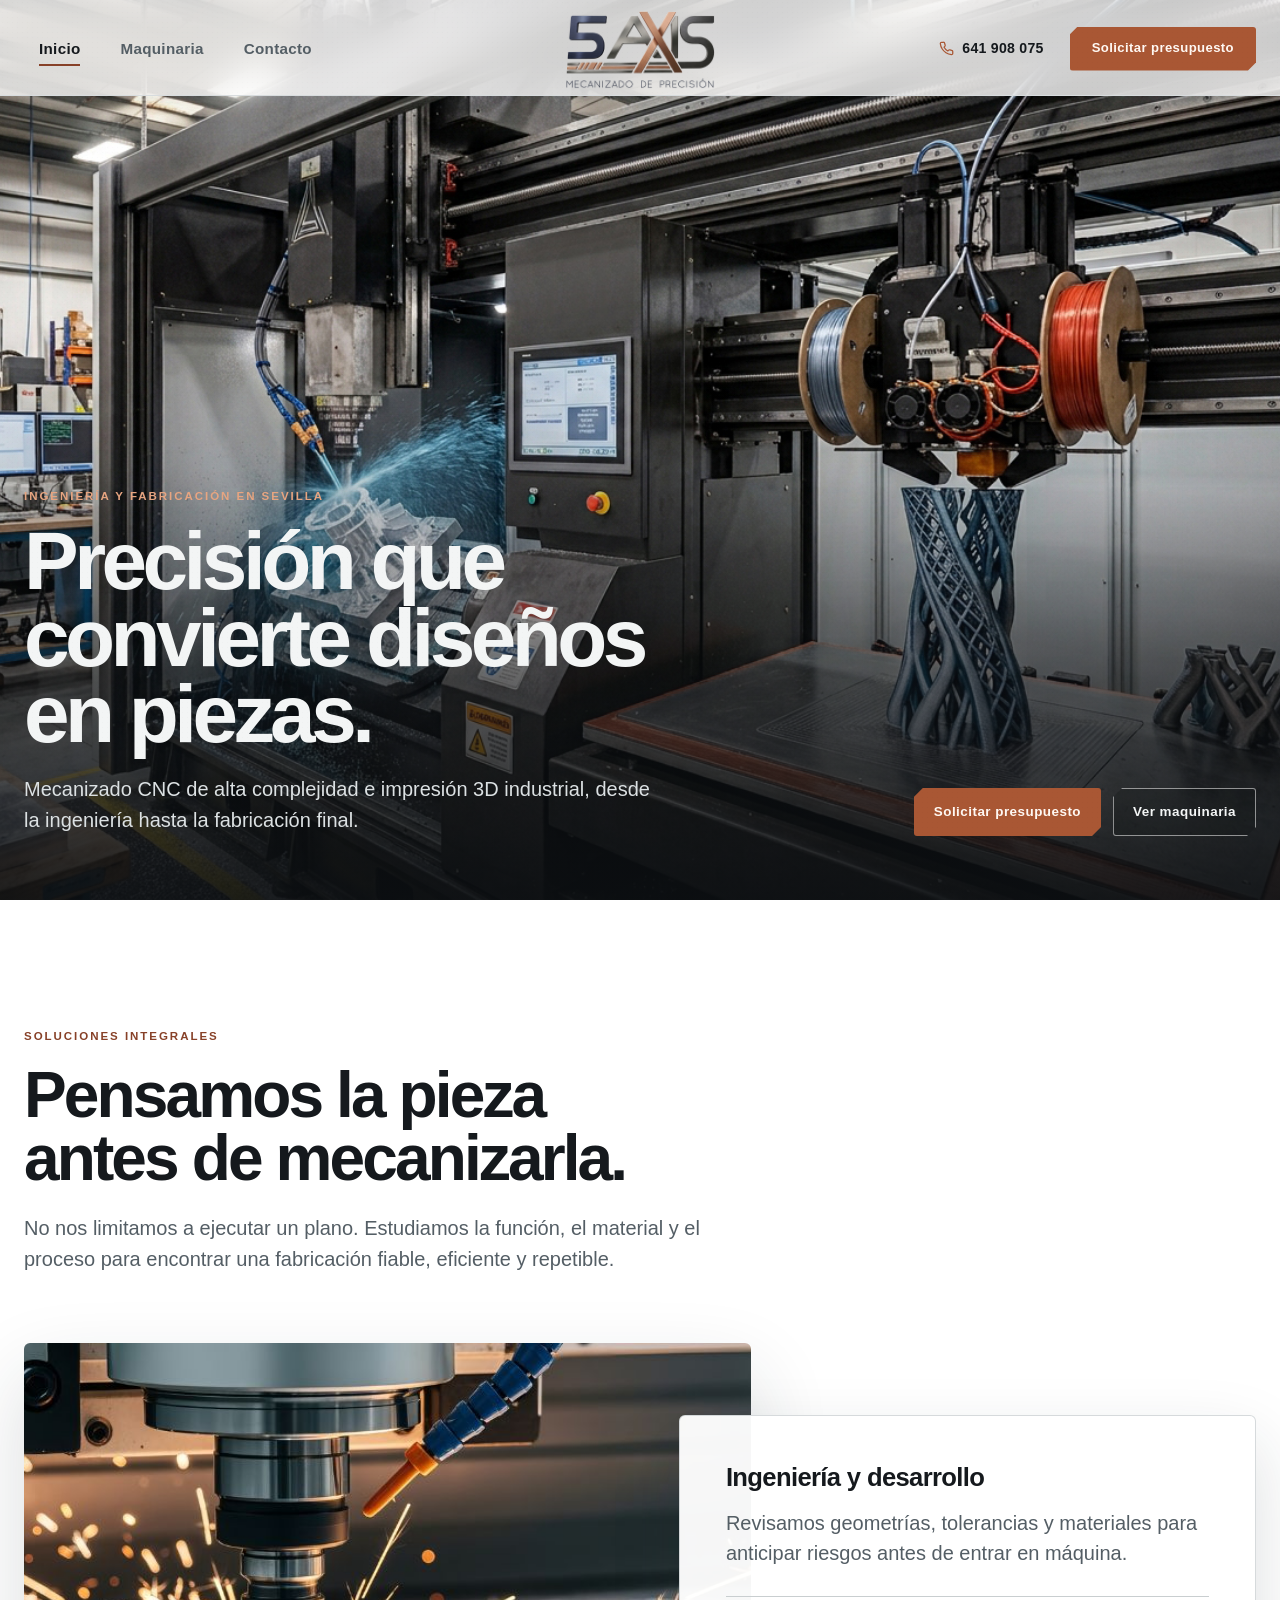
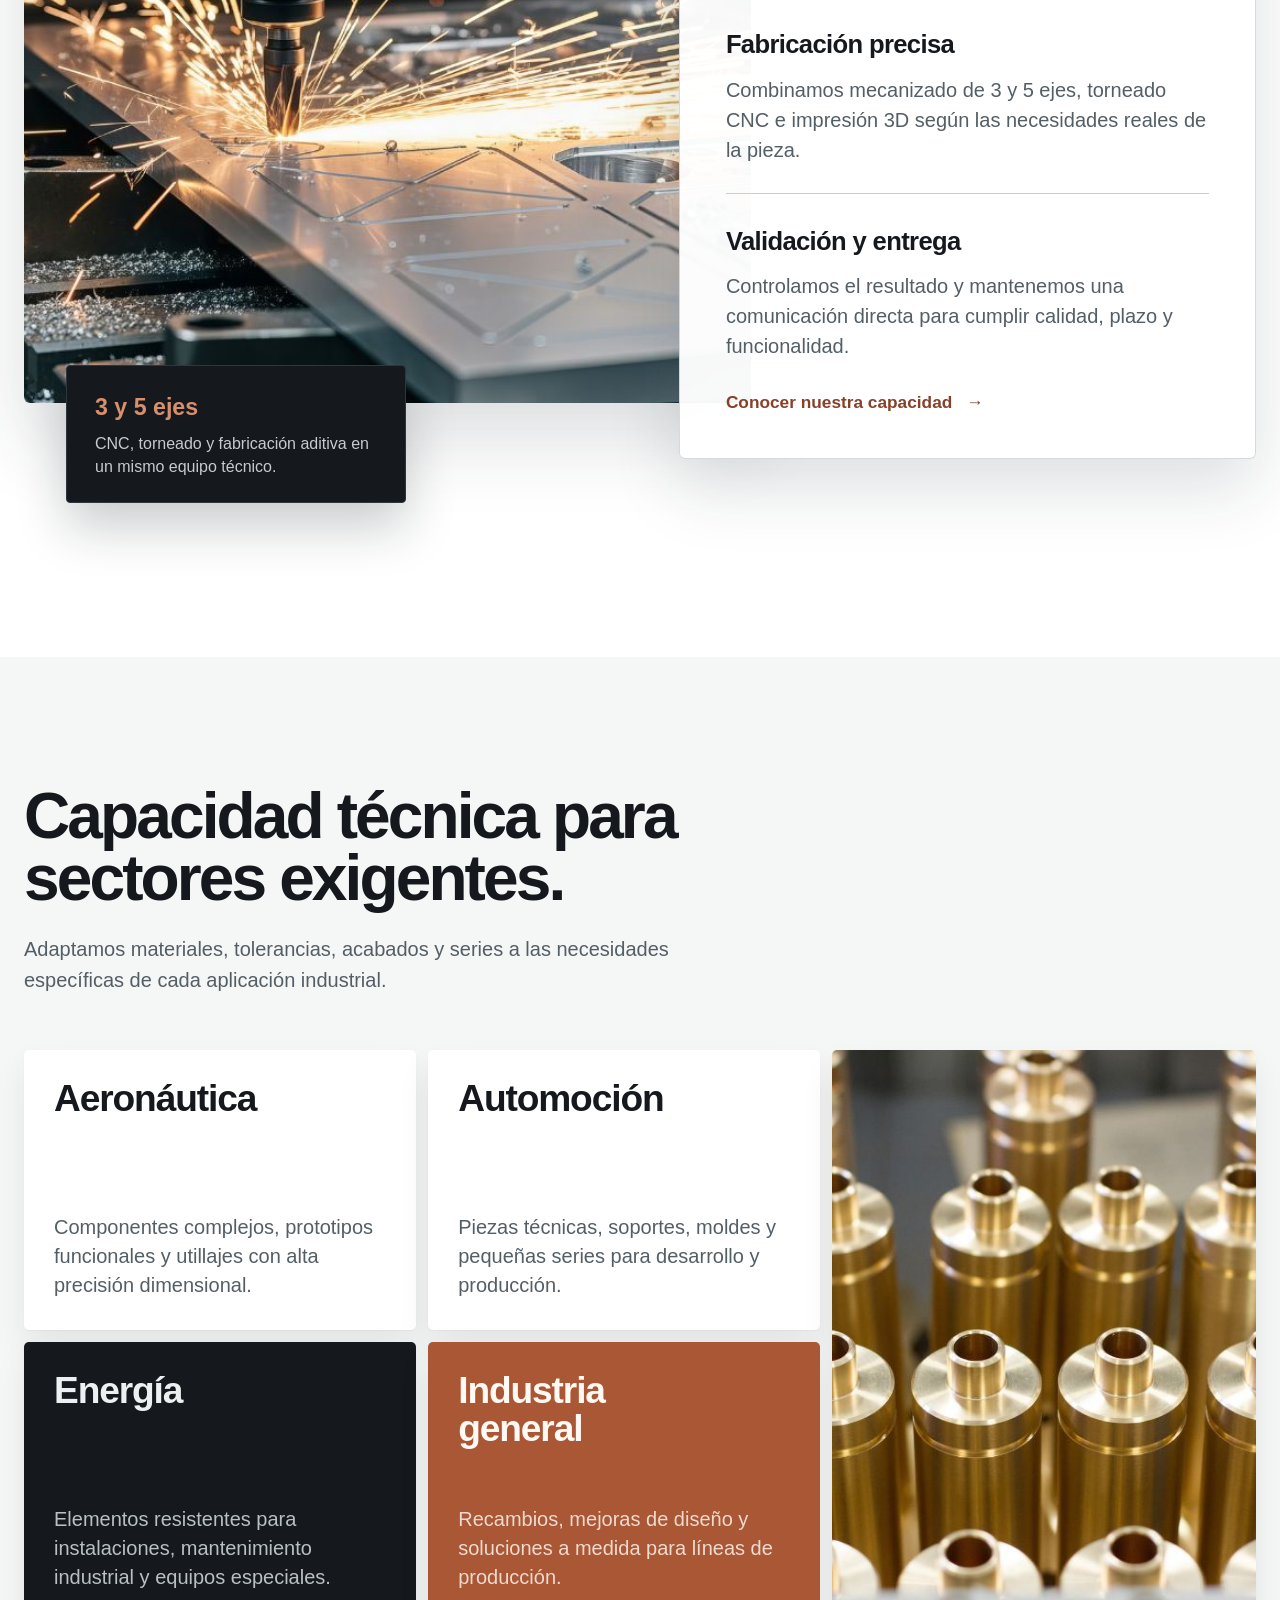
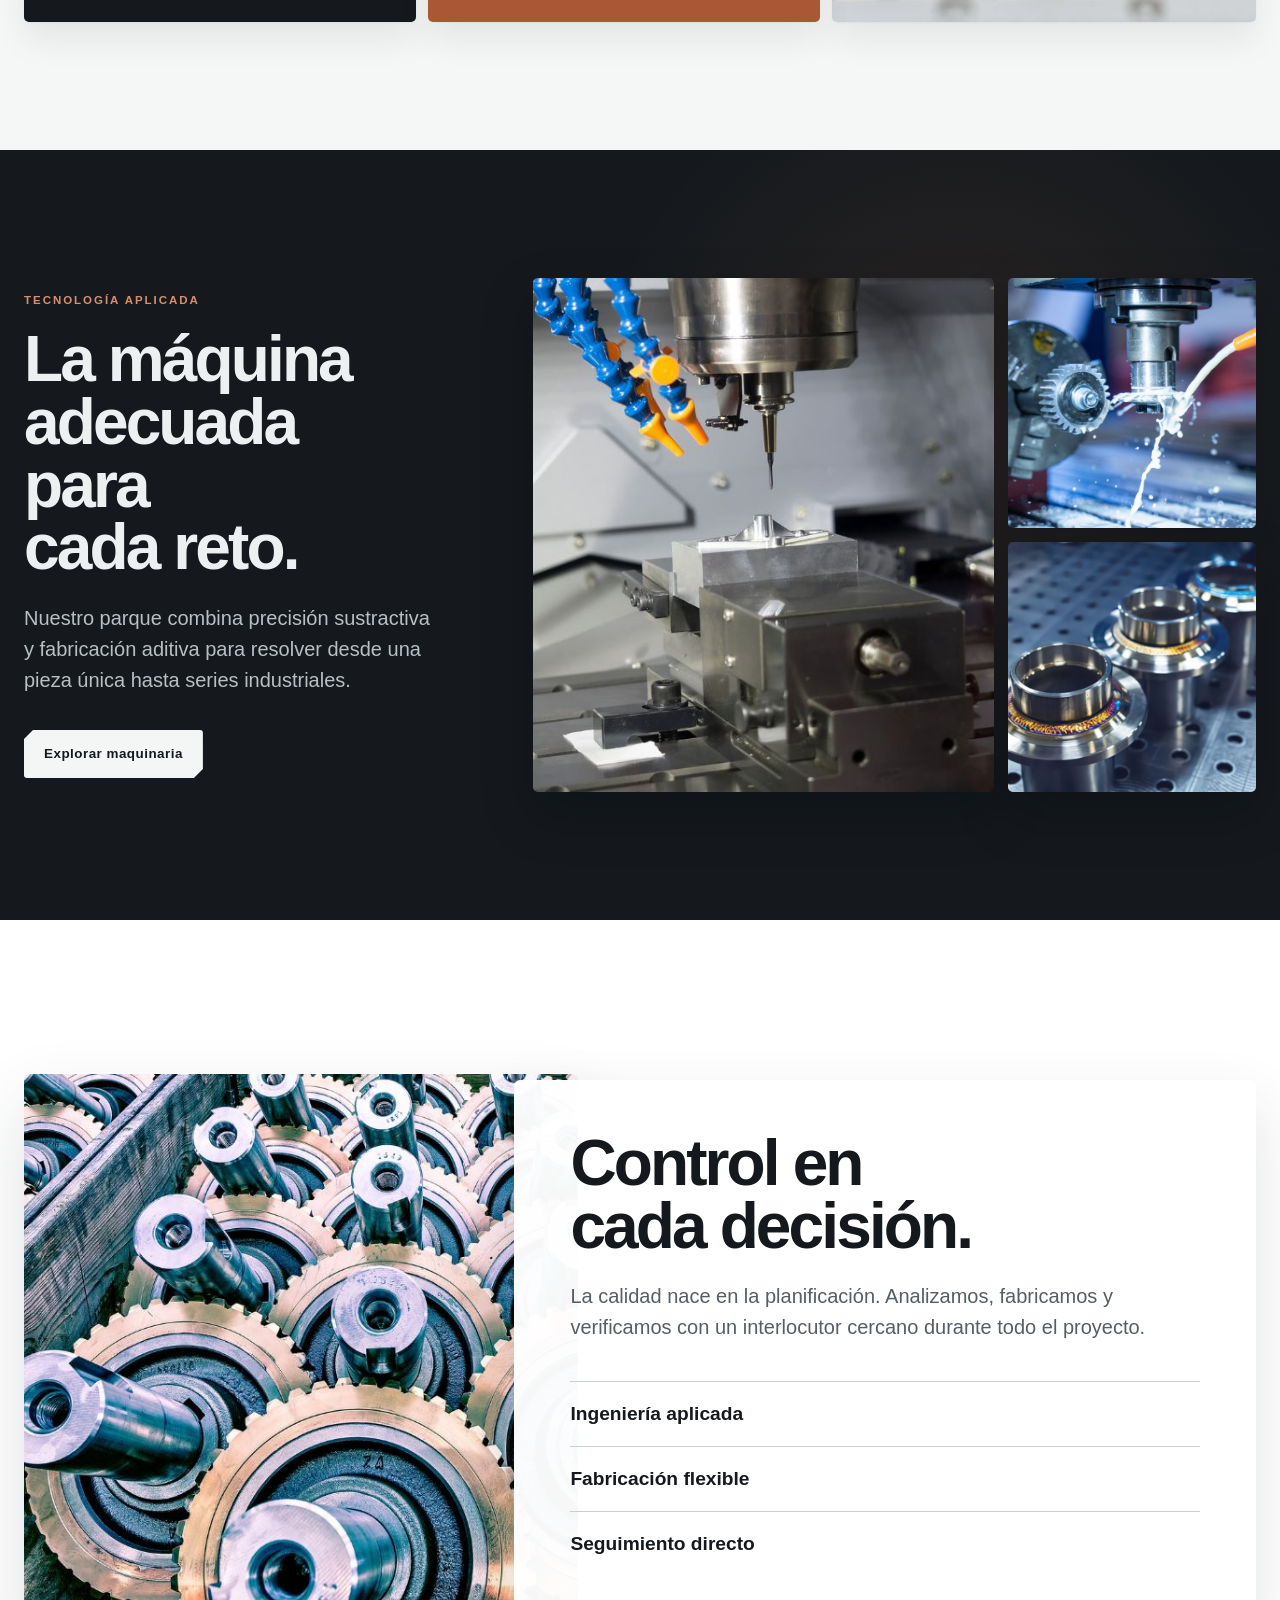
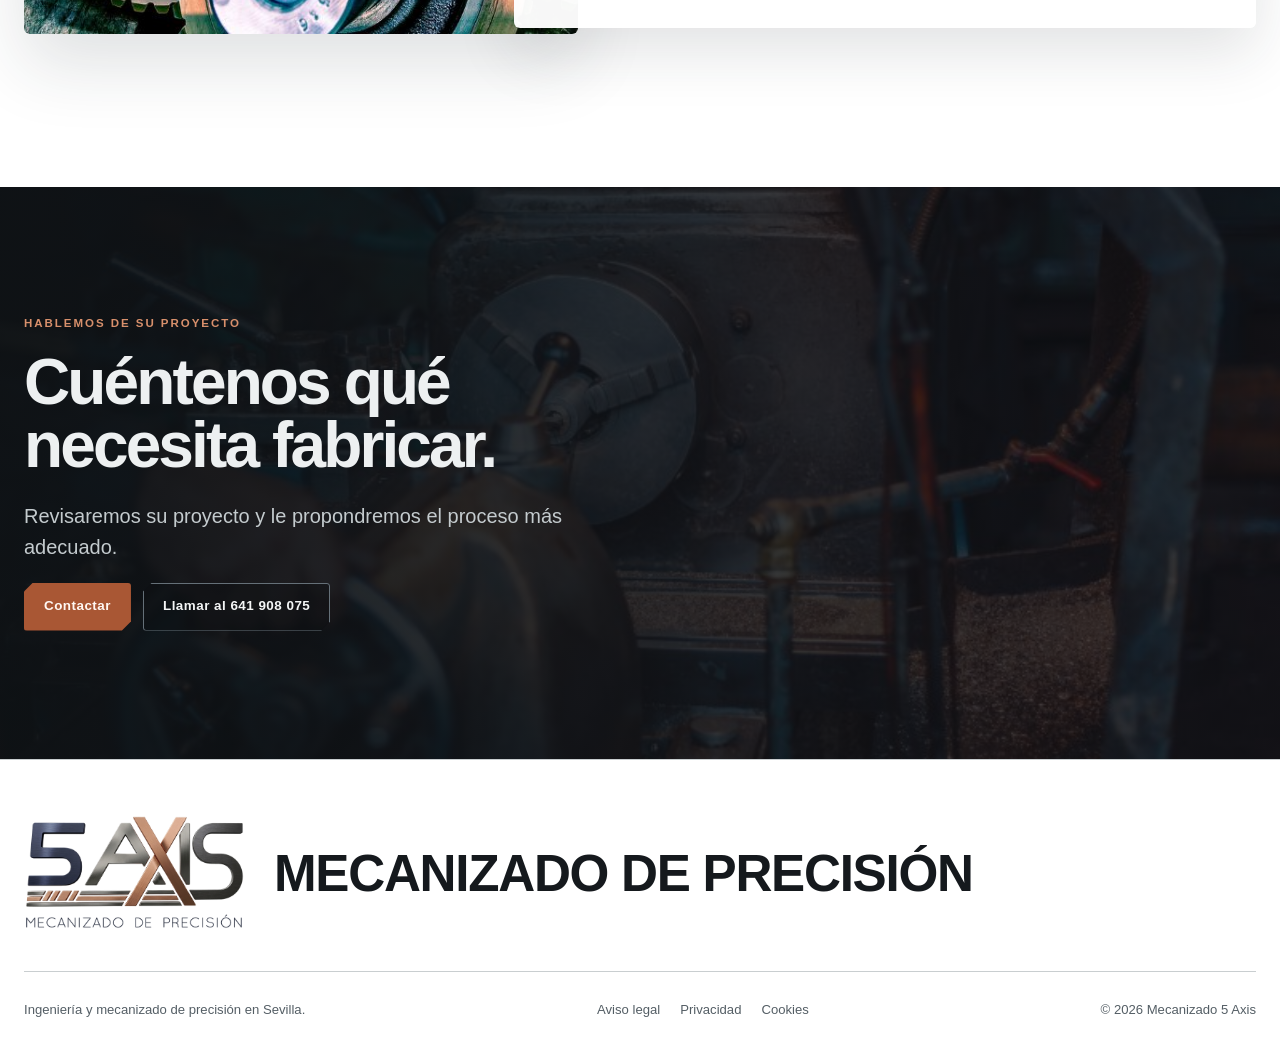
==== commit 9f36858c: "Rediseño de header, hero, footer y ajustes en Contacto - Ancho máximo del sitio a 1400px - Header en" ====
--- a/index.html
+++ b/index.html
@@ -28,9 +28,11 @@
         <img class="hero-image" src="mecanizados-sevilla.jpg" alt="Centro de mecanizado CNC e impresora 3D industrial en las instalaciones" width="1310" height="768" fetchpriority="high" />
         <div class="hero-shade"></div>
         <div class="hero-content">
-          <p class="eyebrow">Ingeniería y fabricación en Sevilla</p>
-          <h1 id="hero-title">Precisión que convierte diseños en piezas.</h1>
-          <p class="hero-copy">Mecanizado CNC de alta complejidad e impresión 3D industrial, desde la ingeniería hasta la fabricación final.</p>
+          <div class="hero-text">
+            <p class="eyebrow">Ingeniería y fabricación en Sevilla</p>
+            <h1 id="hero-title">Precisión que convierte diseños en piezas.</h1>
+            <p class="hero-copy">Mecanizado CNC de alta complejidad e impresión 3D industrial, desde la ingeniería hasta la fabricación final.</p>
+          </div>
           <div class="hero-actions"><a class="button button-primary" href="contacto.html">Solicitar presupuesto</a><a class="button button-ghost" href="maquinaria.html">Ver maquinaria</a></div>
         </div>
       </section>
@@ -81,6 +83,6 @@
       </section>
     </main>
 
-    <footer class="site-footer"><a class="footer-wordmark" href="index.html" aria-label="Mecanizado 5 Axis, inicio"><strong>5AXIS</strong><span>Mecanizado de precisión</span></a><p>Ingeniería y mecanizado de precisión en Sevilla.</p><nav class="legal-links" aria-label="Información legal"><a href="aviso-legal.html">Aviso legal</a><a href="politica-privacidad.html">Privacidad</a><a href="politica-cookies.html">Cookies</a></nav><p>© <span data-year></span> Mecanizado 5 Axis</p></footer>
+    <footer class="site-footer"><a class="footer-brand" href="index.html" aria-label="Mecanizado 5 Axis, inicio"><img src="logo-mecanizados-precision.png" alt="Mecanizado 5 Axis" width="220" height="116" /><span>Mecanizado de precisión</span></a><div class="footer-bottom"><p>Ingeniería y mecanizado de precisión en Sevilla.</p><nav class="legal-links" aria-label="Información legal"><a href="aviso-legal.html">Aviso legal</a><a href="politica-privacidad.html">Privacidad</a><a href="politica-cookies.html">Cookies</a></nav><p>© <span data-year></span> Mecanizado 5 Axis</p></div></footer>
   </body>
 </html>
--- a/styles.css
+++ b/styles.css
@@ -13,7 +13,7 @@
   --header-ink: #15191d;
   --header-line: #d8dcde;
   --radius: 2px;
-  --max: 1240px;
+  --max: 1400px;
   --copy-size: clamp(1.25rem, 1.45vw, 1.5rem);
 }
 
@@ -176,6 +176,21 @@
 .menu-toggle { display: none; }
 .nav-mobile-actions { display: none; }
 
+@media (min-width: 901px) {
+  .site-header {
+    height: 136px;
+    grid-template-columns: 1fr auto 1fr;
+  }
+  .site-header.scrolled { height: 96px; }
+  .main-nav { order: 1; justify-self: start; margin: 0; }
+  .brand { order: 2; justify-self: center; width: 224px; height: 118px; }
+  .site-header.scrolled .brand { width: 150px; height: 79px; }
+  .header-actions { order: 3; justify-self: end; }
+  .page-hero { margin-top: 96px; min-height: min(760px, calc(100dvh - 96px)); }
+  .contact-page-hero { margin-top: 96px; min-height: calc(100dvh - 96px); }
+  .legal-main { padding-top: 168px; min-height: calc(100dvh - 162px); }
+}
+
 .hero {
   position: relative;
   min-height: 100dvh;
@@ -190,18 +205,24 @@
 .hero-image { object-fit: cover; object-position: 52% center; }
 
 .hero-shade {
-  background:
-    linear-gradient(90deg, rgba(12, 15, 18, 0.92) 0%, rgba(12, 15, 18, 0.74) 43%, rgba(12, 15, 18, 0.16) 78%),
-    linear-gradient(0deg, rgba(12, 15, 18, 0.64), transparent 46%);
+  background: linear-gradient(0deg, rgba(12, 15, 18, .92) 0%, rgba(12, 15, 18, .62) 24%, rgba(12, 15, 18, .1) 48%, transparent 60%);
 }
 
 .hero-content {
   position: relative;
   width: min(var(--max), calc(100% - 48px));
   margin: 0 auto;
-  padding: 126px 0 10vh;
+  padding: 0 0 min(8vh, 64px);
+  display: flex;
+  align-items: flex-end;
+  justify-content: space-between;
+  flex-wrap: wrap;
+  gap: 28px 48px;
   color: #f3f5f5;
 }
+
+.hero-text { max-width: 640px; }
+.hero-text .hero-copy:last-child { margin-bottom: 0; }
 
 .eyebrow,
 .section-kicker {
@@ -424,23 +445,48 @@
 
 .site-footer {
   display: grid;
-  grid-template-columns: auto 1fr auto auto;
-  align-items: center;
-  gap: 34px;
-  padding: 28px max(24px, calc((100vw - var(--max)) / 2));
-  border-top: 1px solid #323a40;
-  background: #15191d;
-  color: #aeb6bb;
+  gap: 40px;
+  padding: 56px max(24px, calc((100vw - var(--max)) / 2)) 32px;
+  border-top: 1px solid var(--line);
+  background: var(--bg);
+  color: var(--muted);
   font-size: .82rem;
 }
 
 .site-footer p { margin: 0; }
-.footer-wordmark { display: grid; color: #f4f6f6; line-height: 1; }
-.footer-wordmark strong { font-family: "Arial Narrow", "Aptos Display", "Helvetica Neue", sans-serif; font-size: clamp(2.5rem, 3.6vw, 3.6rem); letter-spacing: -.055em; }
-.footer-wordmark span { margin-top: 5px; color: #f4f6f6; font-size: .68rem; font-weight: 750; letter-spacing: .13em; text-transform: uppercase; }
+
+.footer-brand {
+  display: inline-flex;
+  align-items: center;
+  gap: 30px;
+  width: fit-content;
+}
+
+.footer-brand img { width: 220px; height: auto; }
+
+.footer-brand span {
+  font-family: "Arial Narrow", "Aptos Display", "Helvetica Neue", sans-serif;
+  font-size: clamp(2rem, 4vw, 3.8rem);
+  font-weight: 750;
+  letter-spacing: -0.025em;
+  line-height: 1;
+  color: var(--ink);
+  text-transform: uppercase;
+}
+
+.footer-bottom {
+  display: flex;
+  flex-wrap: wrap;
+  align-items: center;
+  justify-content: space-between;
+  gap: 14px 34px;
+  padding-top: 28px;
+  border-top: 1px solid var(--line);
+}
+
 .legal-links { display: flex; flex-wrap: wrap; gap: 10px 20px; }
-.legal-links a { color: #aeb6bb; }
-.legal-links a:hover { color: #f4f6f6; }
+.legal-links a { color: var(--muted); }
+.legal-links a:hover { color: var(--ink); }
 
 .legal-main {
   width: min(900px, calc(100% - 48px));
@@ -552,8 +598,8 @@
   .quality { grid-template-columns: 1fr; }
   .quality-photo { height: 500px; }
   .contact { grid-template-columns: 1fr; gap: 60px; }
-  .site-footer { grid-template-columns: auto 1fr; }
-  .legal-links { grid-column: 1 / -1; }
+  .footer-brand img { width: 160px; }
+  .footer-brand span { font-size: clamp(1.6rem, 5vw, 2.4rem); }
 }
 
 @media (max-width: 620px) {
@@ -564,7 +610,7 @@
   .hero-content { width: calc(100% - 32px); padding-bottom: 58px; }
   h1 { font-size: clamp(2.8rem, 14vw, 4rem); line-height: .95; }
   .hero-image { object-position: 61% center; }
-  .hero-shade { background: linear-gradient(0deg, rgba(12,15,18,.94) 0%, rgba(12,15,18,.64) 64%, rgba(12,15,18,.36) 100%); }
+  .hero-shade { background: linear-gradient(0deg, rgba(12,15,18,.94) 0%, rgba(12,15,18,.68) 42%, rgba(12,15,18,.2) 68%, transparent 82%); }
   .hero-actions { display: grid; grid-template-columns: 1fr; }
   .button { width: 100%; }
   .intro-media { height: 330px; }
@@ -582,8 +628,12 @@
   .quality-points div { grid-template-columns: 1fr; gap: 7px; }
   .contact-lead .button { width: fit-content; }
   .contact-details a { overflow-wrap: anywhere; }
-  .site-footer { grid-template-columns: 1fr; justify-items: start; gap: 14px; }
-  .legal-links { grid-column: auto; display: grid; gap: 10px; }
+  .site-footer { gap: 28px; padding-top: 44px; }
+  .footer-brand { flex-direction: column; align-items: flex-start; gap: 16px; }
+  .footer-brand img { width: 140px; }
+  .footer-brand span { font-size: clamp(1.5rem, 8vw, 2rem); }
+  .footer-bottom { flex-direction: column; align-items: flex-start; gap: 16px; }
+  .legal-links { display: grid; gap: 10px; }
   .legal-main { width: calc(100% - 32px); padding: 120px 0 72px; }
   .legal-section { padding: 30px 0; }
 }
@@ -793,6 +843,7 @@
 .contact-cards a:hover { transform: translateX(-7px); border-color: var(--accent); box-shadow: 18px 18px 46px rgba(31, 42, 49, .1); }
 .contact-cards span { color: var(--accent-strong); font-size: .78rem; font-weight: 800; letter-spacing: .12em; text-transform: uppercase; }
 .contact-cards strong { overflow-wrap: anywhere; font-size: clamp(1.35rem, 2.4vw, 2rem); line-height: 1.15; }
+.contact-cards a[href^="mailto:"] strong { overflow-wrap: normal; white-space: nowrap; font-size: clamp(1rem, 1.9vw, 1.45rem); }
 .contact-cards small { color: var(--muted); font-size: 1rem; }
 
 .contact-visual-band { position: relative; height: 560px; overflow: hidden; color: #edf0f1; }
@@ -800,8 +851,6 @@
 .contact-visual-band > div { position: absolute; z-index: 2; left: max(24px, calc((100vw - var(--max)) / 2)); bottom: 58px; display: grid; gap: 8px; }
 .contact-visual-band strong { max-width: 700px; font-size: clamp(2rem, 4vw, 4rem); line-height: 1; letter-spacing: -.04em; }
 .contact-visual-band span { color: #ced4d7; font-size: 1.2rem; }
-
-.site-footer { background: #15191d; }
 
 @media (max-width: 900px) {
   .solutions-stage { grid-template-columns: 1fr; }
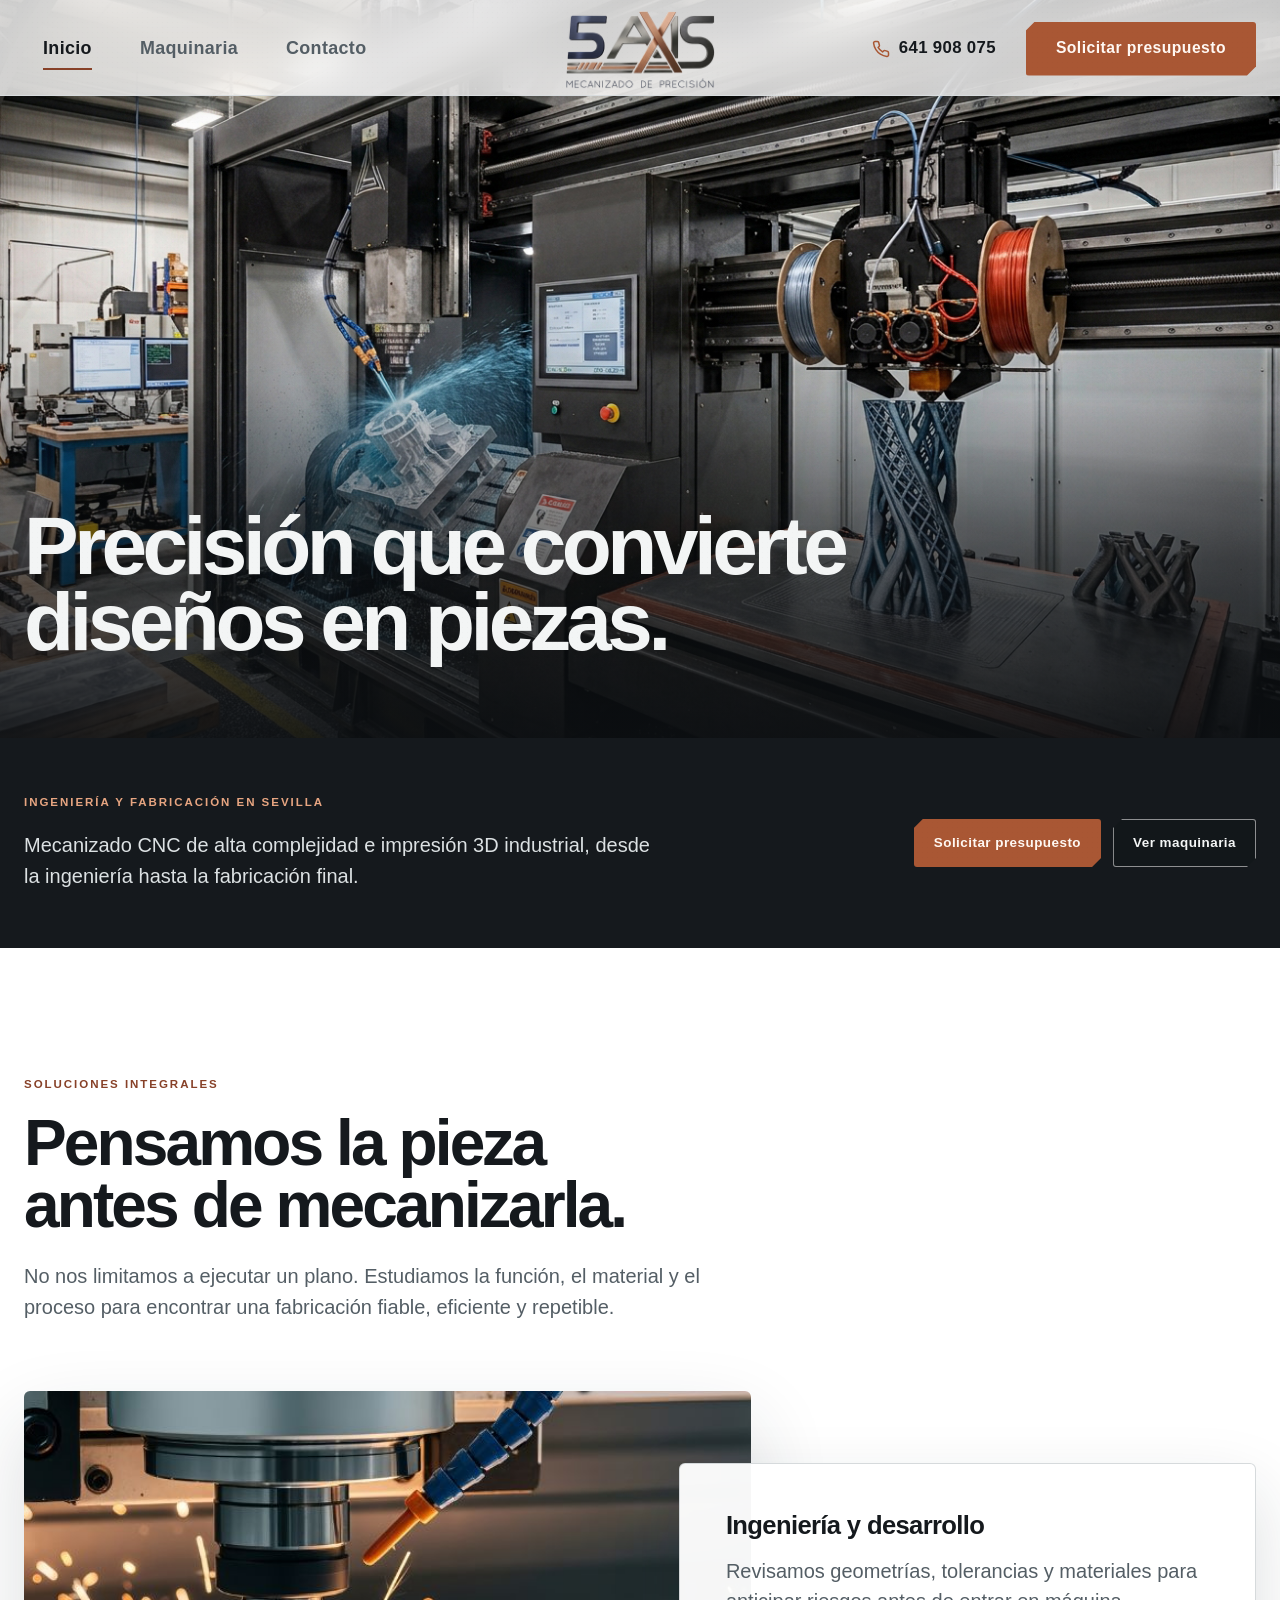
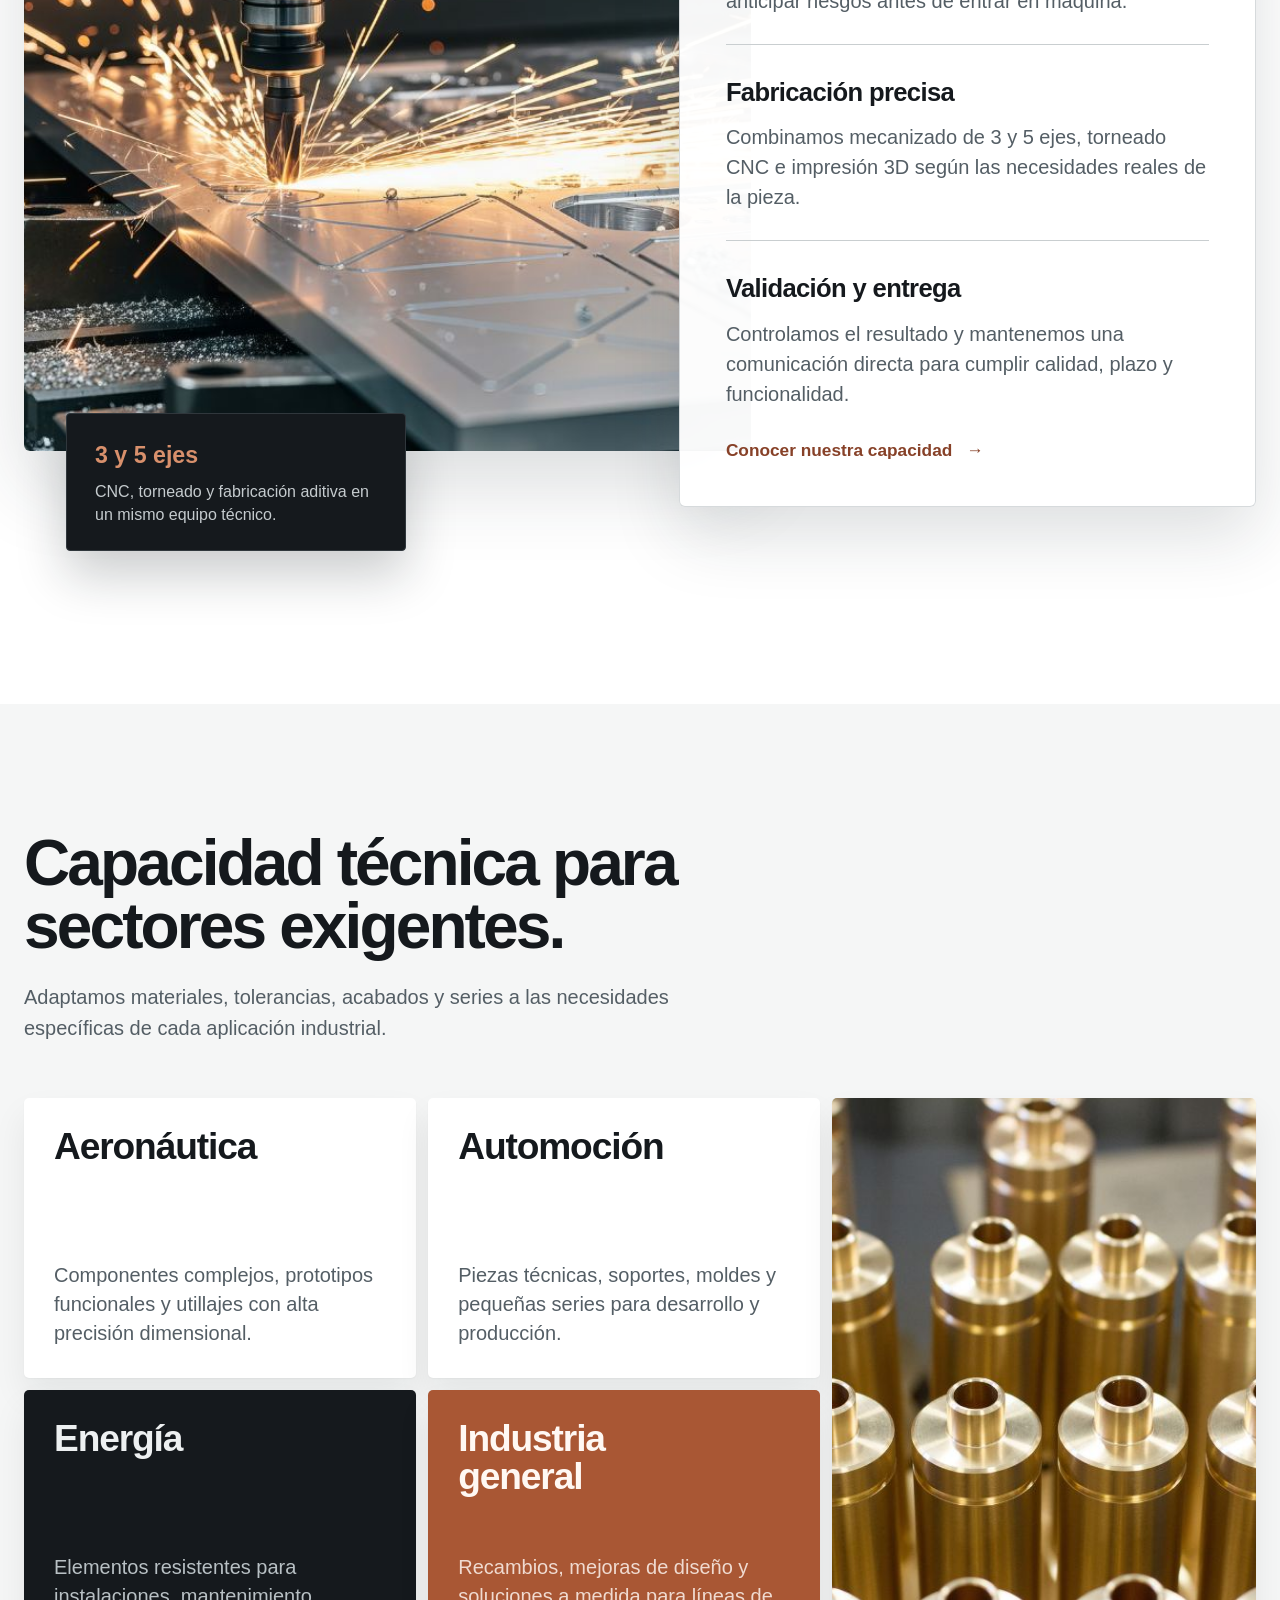
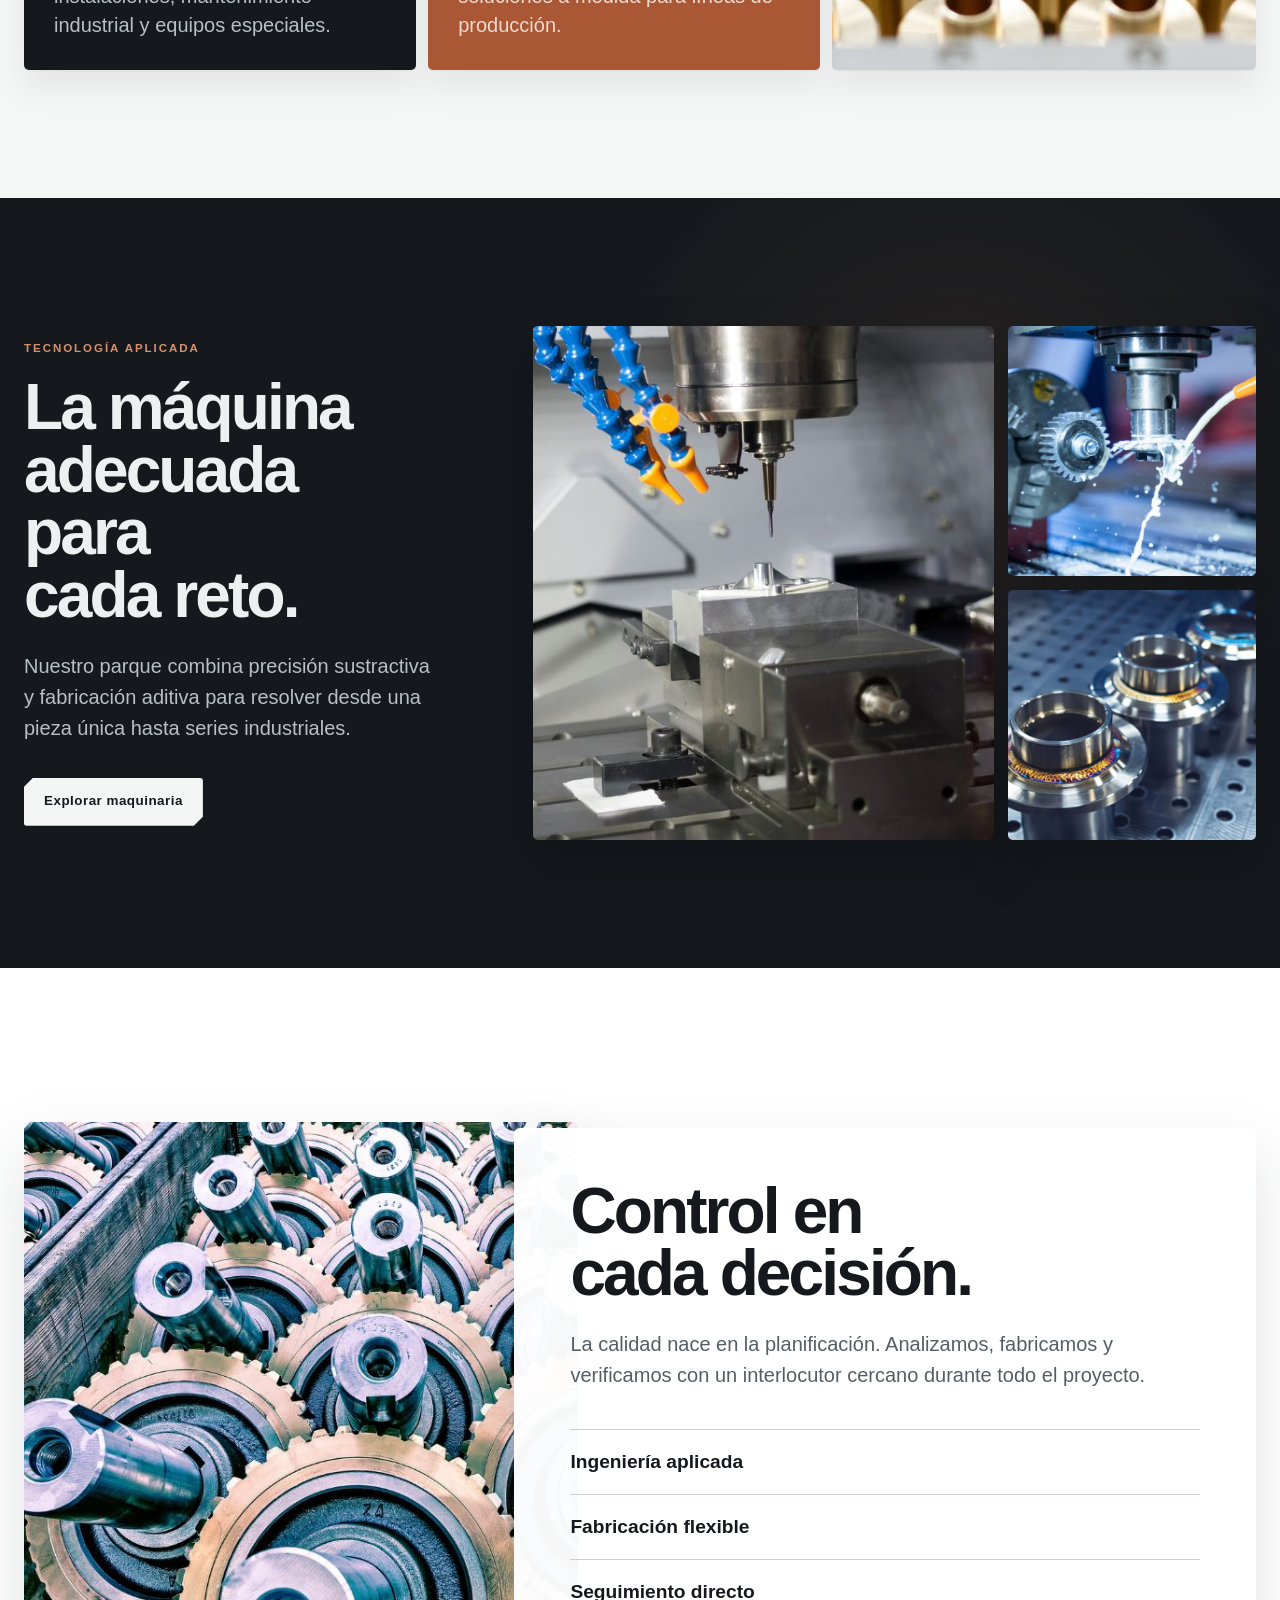
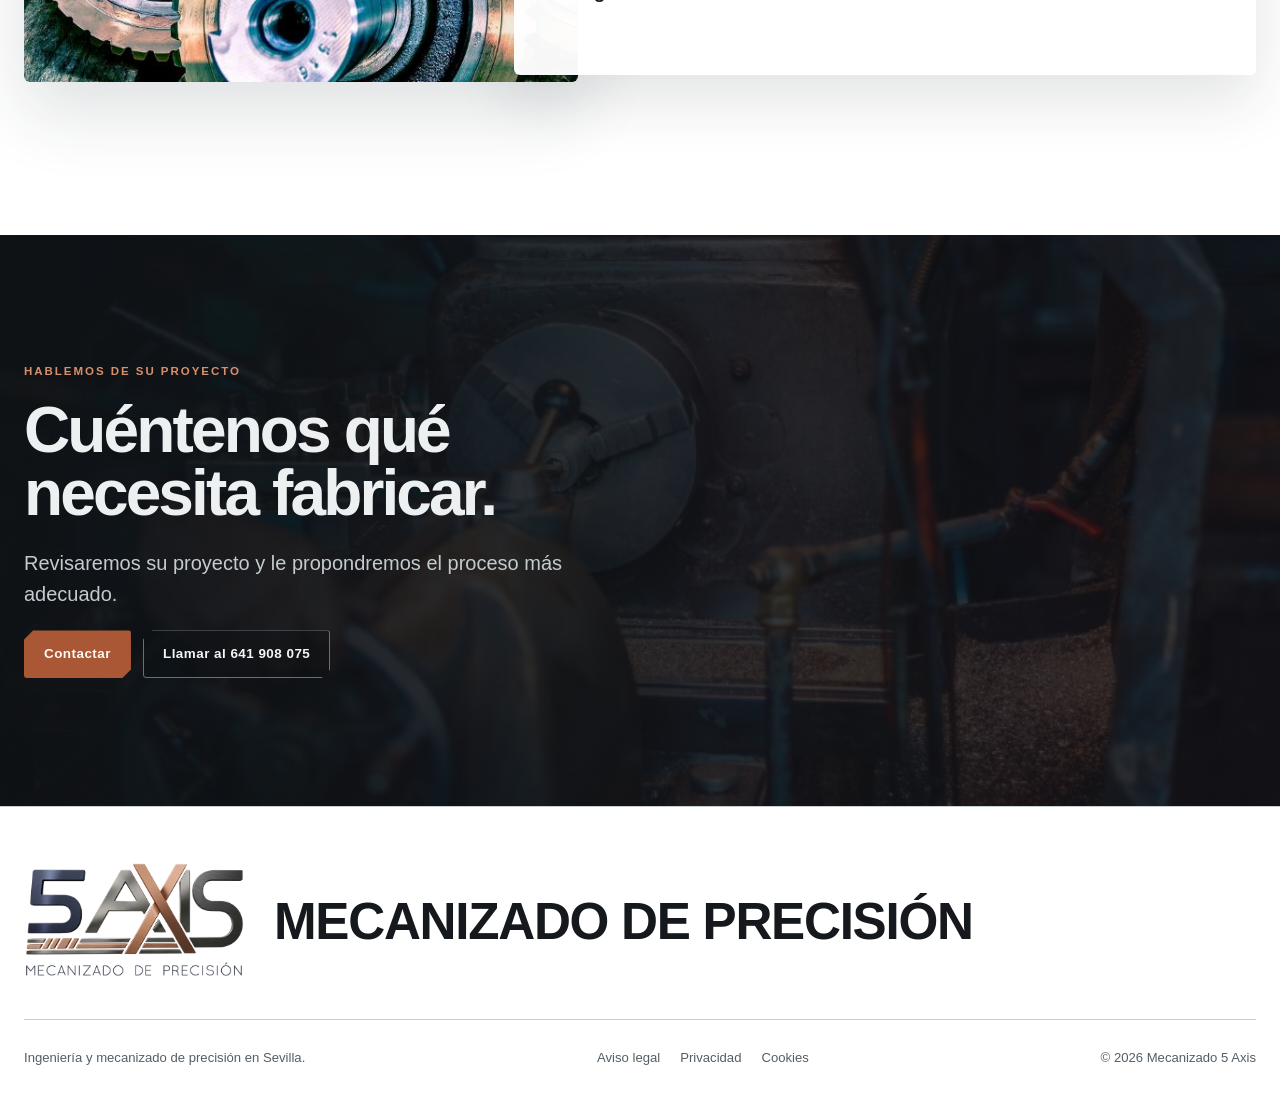
==== commit b2a7d1c4: "Header consistente, hero rediseñado y URLs limpias - Aumenta el tamaño de los elementos del menú en " ====
--- a/index.html
+++ b/index.html
@@ -7,33 +7,37 @@
     <meta name="theme-color" content="#15191d" />
     <meta property="og:title" content="Mecanizado 5 Axis | Precisión industrial" />
     <meta property="og:description" content="Soluciones integrales desde la ingeniería hasta la pieza terminada." />
-    <meta property="og:image" content="mecanizados-sevilla.jpg" />
+    <meta property="og:image" content="/mecanizados-sevilla.jpg" />
     <title>Mecanizado 5 Axis | Mecanizado de precisión en Sevilla</title>
-    <link rel="icon" type="image/png" href="logo-mecanizados-precision.png" />
-    <link rel="preload" as="image" href="mecanizados-sevilla.jpg" />
-    <link rel="stylesheet" href="styles.css" />
-    <script src="script.js" defer></script>
+    <link rel="icon" type="image/png" href="/logo-mecanizados-precision.png" />
+    <link rel="preload" as="image" href="/mecanizados-sevilla.jpg" />
+    <link rel="stylesheet" href="/styles.css" />
+    <script src="/script.js" defer></script>
   </head>
   <body>
     <a class="skip-link" href="#contenido">Saltar al contenido</a>
     <header class="site-header" data-header>
-      <a class="brand" href="index.html" aria-label="Mecanizado 5 Axis, inicio"><img src="logo-mecanizados-precision.png" alt="Mecanizado 5 Axis" width="150" height="79" /></a>
+      <a class="brand" href="/" aria-label="Mecanizado 5 Axis, inicio"><img src="/logo-mecanizados-precision.png" alt="Mecanizado 5 Axis" width="150" height="79" /></a>
       <button class="menu-toggle" type="button" aria-expanded="false" aria-controls="main-nav"><span class="menu-label">Menú</span><span class="menu-lines" aria-hidden="true"><i></i><i></i></span></button>
-      <nav class="main-nav" id="main-nav" aria-label="Navegación principal"><a href="index.html" aria-current="page">Inicio</a><a href="maquinaria.html">Maquinaria</a><a href="contacto.html">Contacto</a><div class="nav-mobile-actions"><a class="nav-mobile-call" href="tel:+34641908075"><svg class="icon-phone" aria-hidden="true" viewBox="0 0 24 24" fill="none" stroke="currentColor" stroke-width="2" stroke-linecap="round" stroke-linejoin="round"><path d="M22 16.92v3a2 2 0 0 1-2.18 2 19.79 19.79 0 0 1-8.63-3.07 19.5 19.5 0 0 1-6-6 19.79 19.79 0 0 1-3.07-8.67A2 2 0 0 1 4.11 2h3a2 2 0 0 1 2 1.72c.127.96.361 1.903.7 2.81a2 2 0 0 1-.45 2.11L8.09 9.91a16 16 0 0 0 6 6l1.27-1.27a2 2 0 0 1 2.11-.45c.907.339 1.85.573 2.81.7A2 2 0 0 1 22 16.92z"></path></svg>641 908 075</a><a class="nav-mobile-budget" href="mailto:oficina@mecanizado5axis.es">Solicitar presupuesto</a></div></nav>
+      <nav class="main-nav" id="main-nav" aria-label="Navegación principal"><a href="/" aria-current="page">Inicio</a><a href="/maquinaria/">Maquinaria</a><a href="/contacto/">Contacto</a><div class="nav-mobile-actions"><a class="nav-mobile-call" href="tel:+34641908075"><svg class="icon-phone" aria-hidden="true" viewBox="0 0 24 24" fill="none" stroke="currentColor" stroke-width="2" stroke-linecap="round" stroke-linejoin="round"><path d="M22 16.92v3a2 2 0 0 1-2.18 2 19.79 19.79 0 0 1-8.63-3.07 19.5 19.5 0 0 1-6-6 19.79 19.79 0 0 1-3.07-8.67A2 2 0 0 1 4.11 2h3a2 2 0 0 1 2 1.72c.127.96.361 1.903.7 2.81a2 2 0 0 1-.45 2.11L8.09 9.91a16 16 0 0 0 6 6l1.27-1.27a2 2 0 0 1 2.11-.45c.907.339 1.85.573 2.81.7A2 2 0 0 1 22 16.92z"></path></svg>641 908 075</a><a class="nav-mobile-budget" href="mailto:oficina@mecanizado5axis.es">Solicitar presupuesto</a></div></nav>
       <div class="header-actions"><a class="header-phone" href="tel:+34641908075" aria-label="Llamar al 641 908 075"><svg class="icon-phone" aria-hidden="true" viewBox="0 0 24 24" fill="none" stroke="currentColor" stroke-width="2" stroke-linecap="round" stroke-linejoin="round"><path d="M22 16.92v3a2 2 0 0 1-2.18 2 19.79 19.79 0 0 1-8.63-3.07 19.5 19.5 0 0 1-6-6 19.79 19.79 0 0 1-3.07-8.67A2 2 0 0 1 4.11 2h3a2 2 0 0 1 2 1.72c.127.96.361 1.903.7 2.81a2 2 0 0 1-.45 2.11L8.09 9.91a16 16 0 0 0 6 6l1.27-1.27a2 2 0 0 1 2.11-.45c.907.339 1.85.573 2.81.7A2 2 0 0 1 22 16.92z"></path></svg>641 908 075</a><a class="header-budget" href="mailto:oficina@mecanizado5axis.es">Solicitar presupuesto</a></div>
     </header>
 
     <main id="contenido">
       <section class="hero" aria-labelledby="hero-title">
-        <img class="hero-image" src="mecanizados-sevilla.jpg" alt="Centro de mecanizado CNC e impresora 3D industrial en las instalaciones" width="1310" height="768" fetchpriority="high" />
+        <img class="hero-image" src="/mecanizados-sevilla.jpg" alt="Centro de mecanizado CNC e impresora 3D industrial en las instalaciones" width="1310" height="768" fetchpriority="high" />
         <div class="hero-shade"></div>
         <div class="hero-content">
-          <div class="hero-text">
+          <h1 id="hero-title">Precisión que convierte diseños en piezas.</h1>
+        </div>
+      </section>
+      <section class="hero-info" aria-label="Presentación">
+        <div class="hero-info-inner">
+          <div class="hero-info-text">
             <p class="eyebrow">Ingeniería y fabricación en Sevilla</p>
-            <h1 id="hero-title">Precisión que convierte diseños en piezas.</h1>
             <p class="hero-copy">Mecanizado CNC de alta complejidad e impresión 3D industrial, desde la ingeniería hasta la fabricación final.</p>
           </div>
-          <div class="hero-actions"><a class="button button-primary" href="contacto.html">Solicitar presupuesto</a><a class="button button-ghost" href="maquinaria.html">Ver maquinaria</a></div>
+          <div class="hero-actions"><a class="button button-primary" href="/contacto/">Solicitar presupuesto</a><a class="button button-ghost" href="/maquinaria/">Ver maquinaria</a></div>
         </div>
       </section>
 
@@ -44,12 +48,12 @@
           <p class="solutions-lead">No nos limitamos a ejecutar un plano. Estudiamos la función, el material y el proceso para encontrar una fabricación fiable, eficiente y repetible.</p>
         </div>
         <div class="solutions-stage">
-          <figure class="solutions-image reveal"><img src="mecanizados-precision-7.jpg" alt="Centro CNC mecanizando una pieza de precisión" width="800" height="600" loading="lazy" /></figure>
+          <figure class="solutions-image reveal"><img src="/mecanizados-precision-7.jpg" alt="Centro CNC mecanizando una pieza de precisión" width="800" height="600" loading="lazy" /></figure>
           <div class="solutions-process reveal">
             <article><span>Ingeniería y desarrollo</span><p>Revisamos geometrías, tolerancias y materiales para anticipar riesgos antes de entrar en máquina.</p></article>
             <article><span>Fabricación precisa</span><p>Combinamos mecanizado de 3 y 5 ejes, torneado CNC e impresión 3D según las necesidades reales de la pieza.</p></article>
             <article><span>Validación y entrega</span><p>Controlamos el resultado y mantenemos una comunicación directa para cumplir calidad, plazo y funcionalidad.</p></article>
-            <a class="text-link" href="maquinaria.html">Conocer nuestra capacidad <span aria-hidden="true">→</span></a>
+            <a class="text-link" href="/maquinaria/">Conocer nuestra capacidad <span aria-hidden="true">→</span></a>
           </div>
           <div class="solutions-spec reveal"><strong>3 y 5 ejes</strong><span>CNC, torneado y fabricación aditiva en un mismo equipo técnico.</span></div>
         </div>
@@ -60,7 +64,7 @@
         <div class="sector-grid reveal">
           <article class="sector-aero"><span>Aeronáutica</span><p>Componentes complejos, prototipos funcionales y utillajes con alta precisión dimensional.</p></article>
           <article class="sector-auto"><span>Automoción</span><p>Piezas técnicas, soportes, moldes y pequeñas series para desarrollo y producción.</p></article>
-          <article class="sector-image"><img src="mecanizados-precision-2.jpg" alt="Serie de componentes de precisión mecanizados en latón" width="800" height="600" loading="lazy" /></article>
+          <article class="sector-image"><img src="/mecanizados-precision-2.jpg" alt="Serie de componentes de precisión mecanizados en latón" width="800" height="600" loading="lazy" /></article>
           <article class="sector-energy"><span>Energía</span><p>Elementos resistentes para instalaciones, mantenimiento industrial y equipos especiales.</p></article>
           <article class="sector-general"><span>Industria general</span><p>Recambios, mejoras de diseño y soluciones a medida para líneas de producción.</p></article>
         </div>
@@ -68,21 +72,21 @@
 
       <section class="home-machinery" aria-labelledby="home-machinery-title">
         <div class="home-machinery-inner section">
-          <div class="home-machinery-copy reveal"><p class="section-kicker">Tecnología aplicada</p><h2 id="home-machinery-title">La máquina adecuada para cada reto.</h2><p>Nuestro parque combina precisión sustractiva y fabricación aditiva para resolver desde una pieza única hasta series industriales.</p><a class="button button-light" href="maquinaria.html">Explorar maquinaria</a></div>
-          <div class="machine-mosaic reveal"><figure class="mosaic-main"><img src="mecanizados-precision-8.jpg" alt="Detalle de un centro de mecanizado CNC" width="800" height="600" loading="lazy" /></figure><figure><img src="mecanizados-precision-9.jpg" alt="Torno CNC durante el mecanizado" width="800" height="600" loading="lazy" /></figure><figure><img src="mecanizados-precision-5.jpg" alt="Componentes metálicos terminados" width="800" height="600" loading="lazy" /></figure></div>
+          <div class="home-machinery-copy reveal"><p class="section-kicker">Tecnología aplicada</p><h2 id="home-machinery-title">La máquina adecuada para cada reto.</h2><p>Nuestro parque combina precisión sustractiva y fabricación aditiva para resolver desde una pieza única hasta series industriales.</p><a class="button button-light" href="/maquinaria/">Explorar maquinaria</a></div>
+          <div class="machine-mosaic reveal"><figure class="mosaic-main"><img src="/mecanizados-precision-8.jpg" alt="Detalle de un centro de mecanizado CNC" width="800" height="600" loading="lazy" /></figure><figure><img src="/mecanizados-precision-9.jpg" alt="Torno CNC durante el mecanizado" width="800" height="600" loading="lazy" /></figure><figure><img src="/mecanizados-precision-5.jpg" alt="Componentes metálicos terminados" width="800" height="600" loading="lazy" /></figure></div>
         </div>
       </section>
 
       <section class="home-quality section" aria-labelledby="home-quality-title">
-        <div class="home-quality-image reveal"><img src="mecanizados-precision-1.jpg" alt="Conjunto de componentes mecanizados" width="800" height="600" loading="lazy" /></div>
+        <div class="home-quality-image reveal"><img src="/mecanizados-precision-1.jpg" alt="Conjunto de componentes mecanizados" width="800" height="600" loading="lazy" /></div>
         <div class="home-quality-copy reveal"><h2 id="home-quality-title">Control en cada decisión.</h2><p>La calidad nace en la planificación. Analizamos, fabricamos y verificamos con un interlocutor cercano durante todo el proyecto.</p><div class="quality-summary"><span>Ingeniería aplicada</span><span>Fabricación flexible</span><span>Seguimiento directo</span></div></div>
       </section>
 
       <section class="contact-teaser" aria-labelledby="contact-teaser-title">
-        <div class="contact-teaser-inner section reveal"><p class="section-kicker">Hablemos de su proyecto</p><h2 id="contact-teaser-title">Cuéntenos qué necesita fabricar.</h2><p>Revisaremos su proyecto y le propondremos el proceso más adecuado.</p><div class="hero-actions"><a class="button button-primary" href="contacto.html">Contactar</a><a class="button button-dark-ghost" href="tel:+34641908075">Llamar al 641 908 075</a></div></div>
+        <div class="contact-teaser-inner section reveal"><p class="section-kicker">Hablemos de su proyecto</p><h2 id="contact-teaser-title">Cuéntenos qué necesita fabricar.</h2><p>Revisaremos su proyecto y le propondremos el proceso más adecuado.</p><div class="hero-actions"><a class="button button-primary" href="/contacto/">Contactar</a><a class="button button-dark-ghost" href="tel:+34641908075">Llamar al 641 908 075</a></div></div>
       </section>
     </main>
 
-    <footer class="site-footer"><a class="footer-brand" href="index.html" aria-label="Mecanizado 5 Axis, inicio"><img src="logo-mecanizados-precision.png" alt="Mecanizado 5 Axis" width="220" height="116" /><span>Mecanizado de precisión</span></a><div class="footer-bottom"><p>Ingeniería y mecanizado de precisión en Sevilla.</p><nav class="legal-links" aria-label="Información legal"><a href="aviso-legal.html">Aviso legal</a><a href="politica-privacidad.html">Privacidad</a><a href="politica-cookies.html">Cookies</a></nav><p>© <span data-year></span> Mecanizado 5 Axis</p></div></footer>
+    <footer class="site-footer"><a class="footer-brand" href="/" aria-label="Mecanizado 5 Axis, inicio"><img src="/logo-mecanizados-precision.png" alt="Mecanizado 5 Axis" width="220" height="116" /><span>Mecanizado de precisión</span></a><div class="footer-bottom"><p>Ingeniería y mecanizado de precisión en Sevilla.</p><nav class="legal-links" aria-label="Información legal"><a href="/aviso-legal/">Aviso legal</a><a href="/politica-privacidad/">Privacidad</a><a href="/politica-cookies/">Cookies</a></nav><p>© <span data-year></span> Mecanizado 5 Axis</p></div></footer>
   </body>
 </html>
--- a/styles.css
+++ b/styles.css
@@ -103,8 +103,8 @@
 .main-nav a {
   position: relative;
   text-decoration: none;
-  padding: 9px 15px;
-  font-size: .95rem;
+  padding: 11px 19px;
+  font-size: 1.12rem;
   font-weight: 700;
   letter-spacing: 0.02em;
 }
@@ -112,8 +112,8 @@
 .main-nav a::after {
   content: "";
   position: absolute;
-  left: 15px;
-  right: 15px;
+  left: 19px;
+  right: 19px;
   bottom: 3px;
   height: 2px;
   background: var(--accent-strong);
@@ -131,16 +131,16 @@
 .header-actions {
   display: flex;
   align-items: center;
-  gap: 26px;
+  gap: 30px;
 }
 
 .header-phone {
   display: inline-flex;
   align-items: center;
-  gap: 8px;
+  gap: 9px;
   text-decoration: none;
   color: var(--header-ink);
-  font-size: .88rem;
+  font-size: 1.05rem;
   font-weight: 700;
   letter-spacing: .02em;
   white-space: nowrap;
@@ -149,21 +149,21 @@
 
 .header-phone:hover { color: var(--accent-strong); }
 .icon-phone { width: 15px; height: 15px; flex: none; }
-.header-phone .icon-phone { color: var(--accent); }
+.header-phone .icon-phone { width: 18px; height: 18px; color: var(--accent); }
 
 .header-budget {
-  --chamfer: 8px;
+  --chamfer: 9px;
   display: inline-flex;
-  min-height: 44px;
+  min-height: 54px;
   align-items: center;
   justify-content: center;
-  padding: 0 22px;
+  padding: 0 30px;
   border-radius: 3px;
   clip-path: polygon(var(--chamfer) 0, 100% 0, 100% calc(100% - var(--chamfer)), calc(100% - var(--chamfer)) 100%, 0 100%, 0 var(--chamfer));
   background: var(--accent);
   color: var(--on-accent);
   text-decoration: none;
-  font-size: .82rem;
+  font-size: .98rem;
   font-weight: 800;
   letter-spacing: .03em;
   white-space: nowrap;
@@ -193,7 +193,8 @@
 
 .hero {
   position: relative;
-  min-height: 100dvh;
+  height: min(82vh, 820px);
+  min-height: 520px;
   display: flex;
   align-items: flex-end;
   overflow: hidden;
@@ -212,17 +213,29 @@
   position: relative;
   width: min(var(--max), calc(100% - 48px));
   margin: 0 auto;
-  padding: 0 0 min(8vh, 64px);
+  padding: 0 0 min(7vh, 56px);
+  color: #f3f5f5;
+}
+
+.hero-content h1 { max-width: 75%; }
+
+.hero-info { width: 100%; background: #15191d; }
+
+.hero-info-inner {
+  width: min(var(--max), calc(100% - 48px));
+  margin: 0 auto;
+  padding: clamp(36px, 5vw, 56px) 0;
   display: flex;
-  align-items: flex-end;
+  align-items: center;
   justify-content: space-between;
   flex-wrap: wrap;
-  gap: 28px 48px;
-  color: #f3f5f5;
-}
-
-.hero-text { max-width: 640px; }
-.hero-text .hero-copy:last-child { margin-bottom: 0; }
+  gap: 24px 48px;
+  color: #edf0f1;
+}
+
+.hero-info-text { max-width: 640px; }
+.hero-info .eyebrow { color: #e7a581; }
+.hero-info .hero-copy { margin-bottom: 0; }
 
 .eyebrow,
 .section-kicker {
@@ -607,7 +620,9 @@
   .brand { width: 102px; height: 48px; }
   .main-nav { inset-block-start: 64px; }
   .section { width: calc(100% - 32px); padding-block: 76px; }
-  .hero-content { width: calc(100% - 32px); padding-bottom: 58px; }
+  .hero-content { width: calc(100% - 32px); padding-bottom: 40px; }
+  .hero-content h1 { max-width: 100%; }
+  .hero-info-inner { width: calc(100% - 32px); padding-block: 32px; }
   h1 { font-size: clamp(2.8rem, 14vw, 4rem); line-height: .95; }
   .hero-image { object-position: 61% center; }
   .hero-shade { background: linear-gradient(0deg, rgba(12,15,18,.94) 0%, rgba(12,15,18,.68) 42%, rgba(12,15,18,.2) 68%, transparent 82%); }
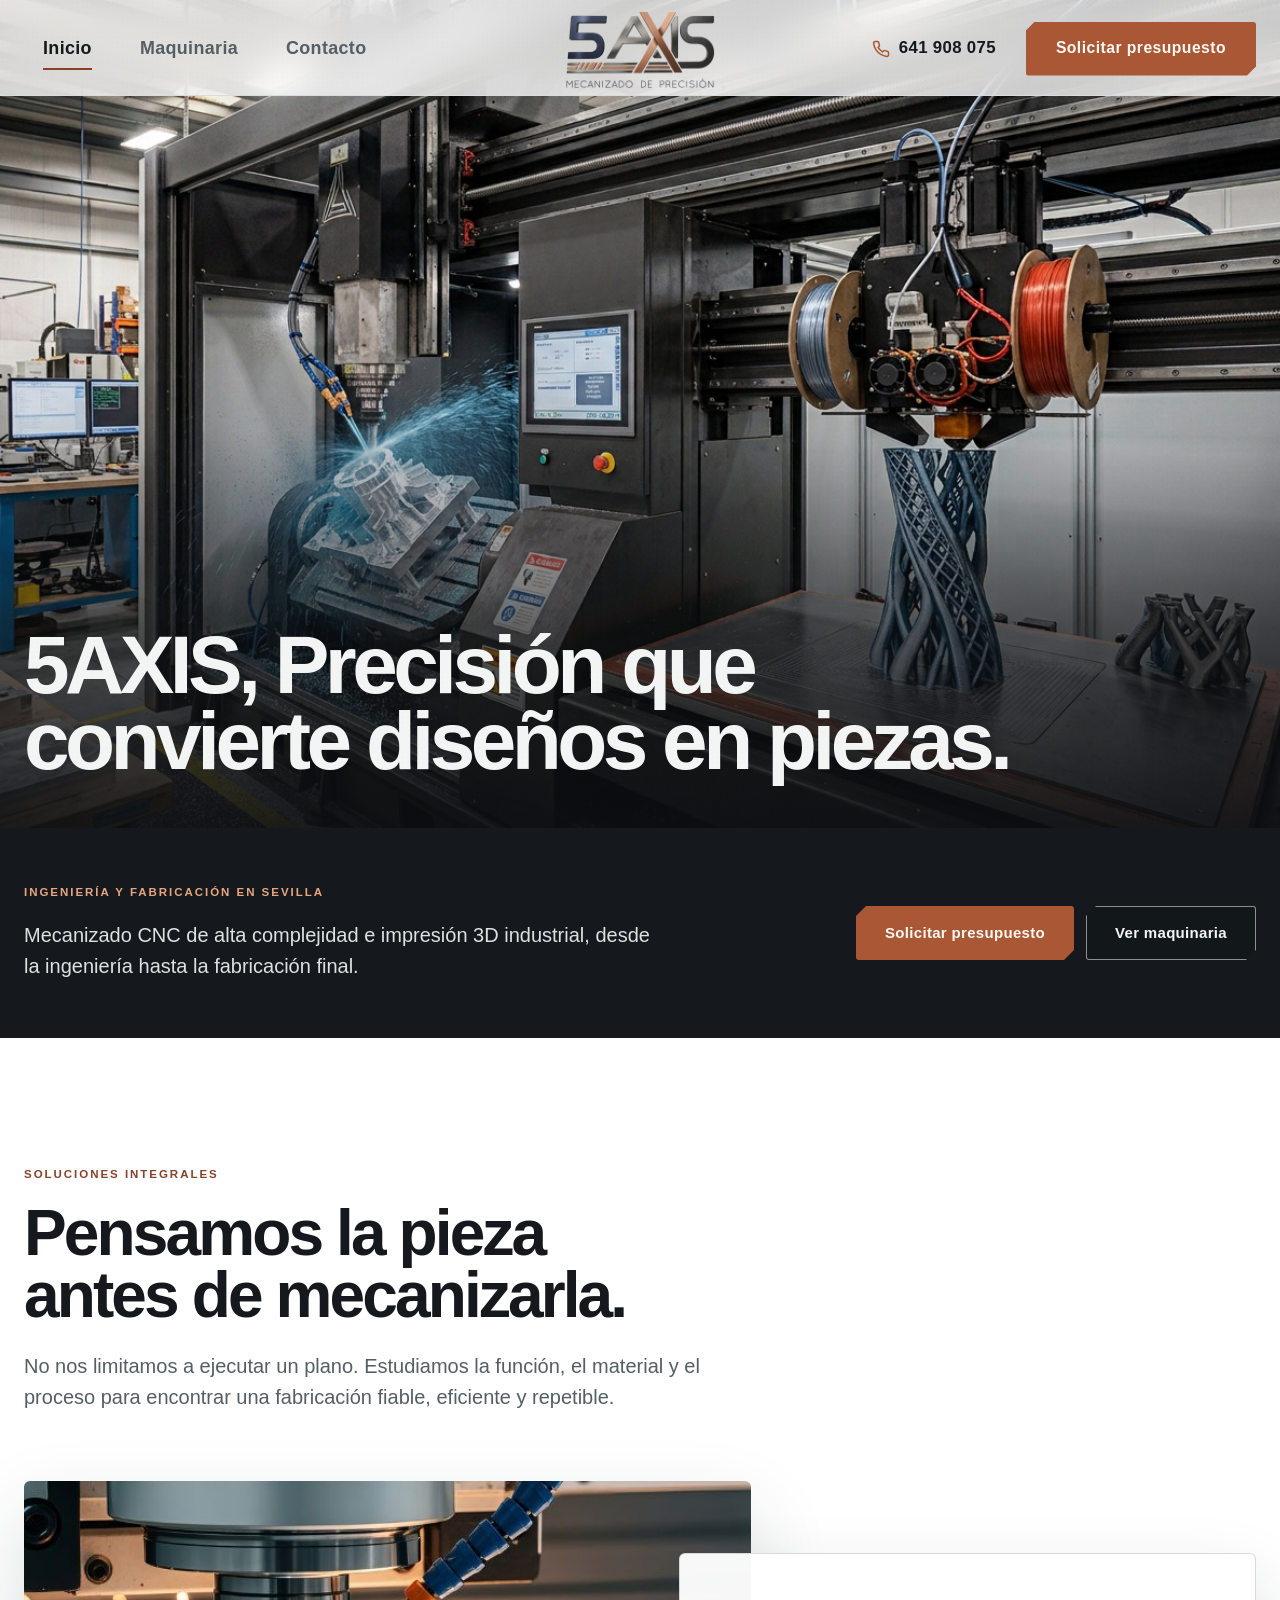
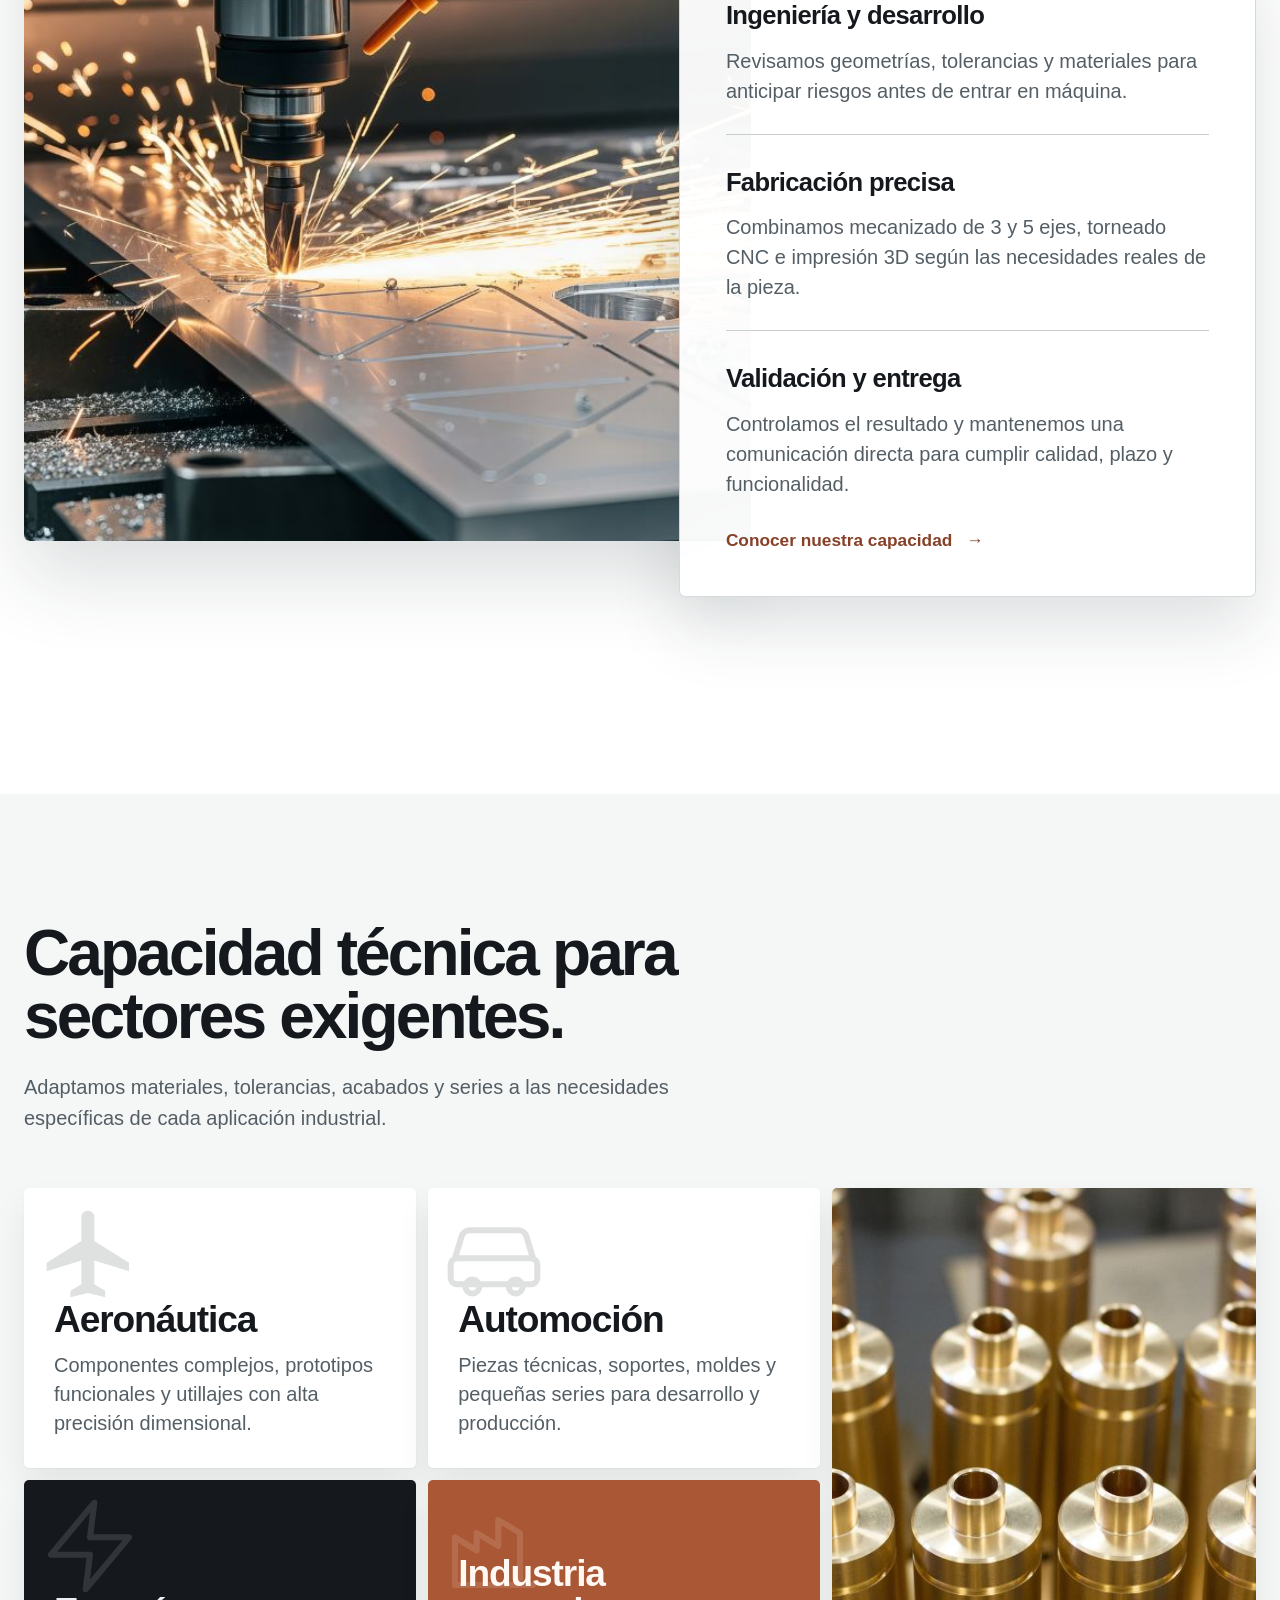
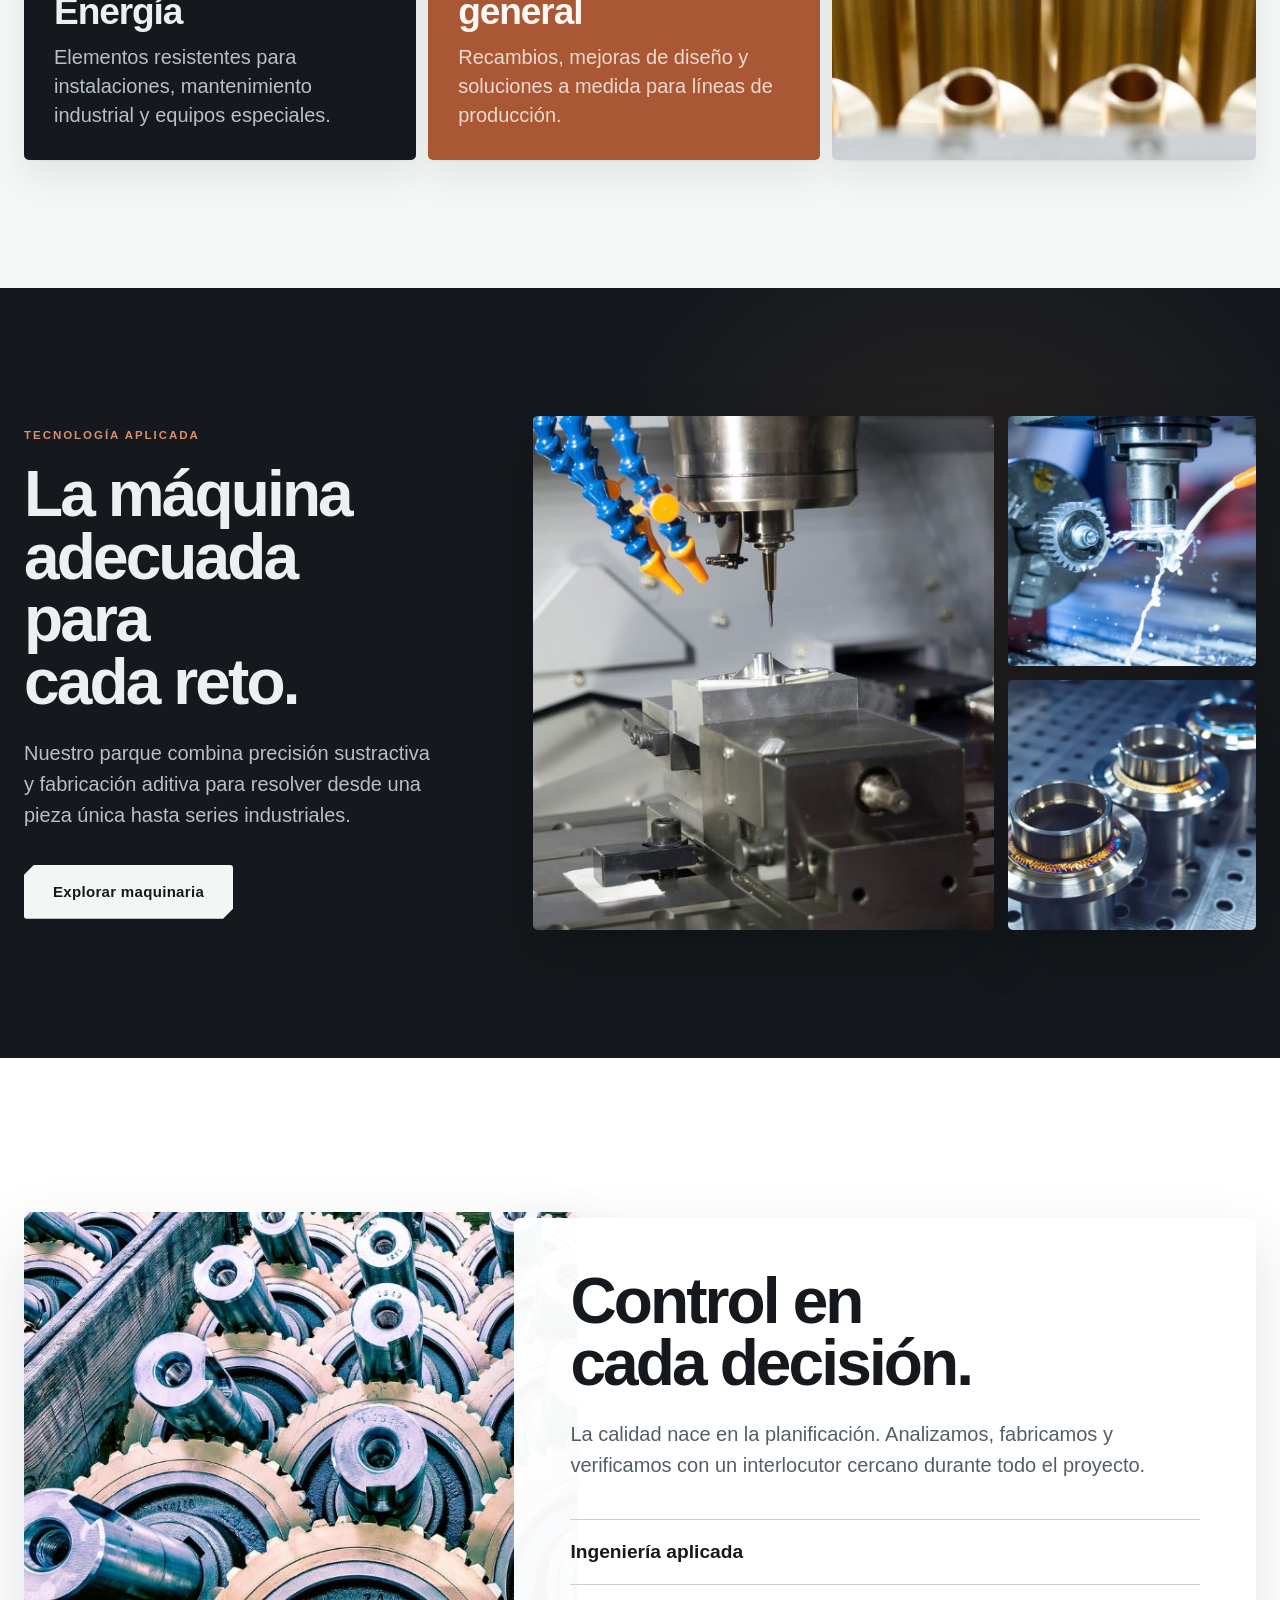
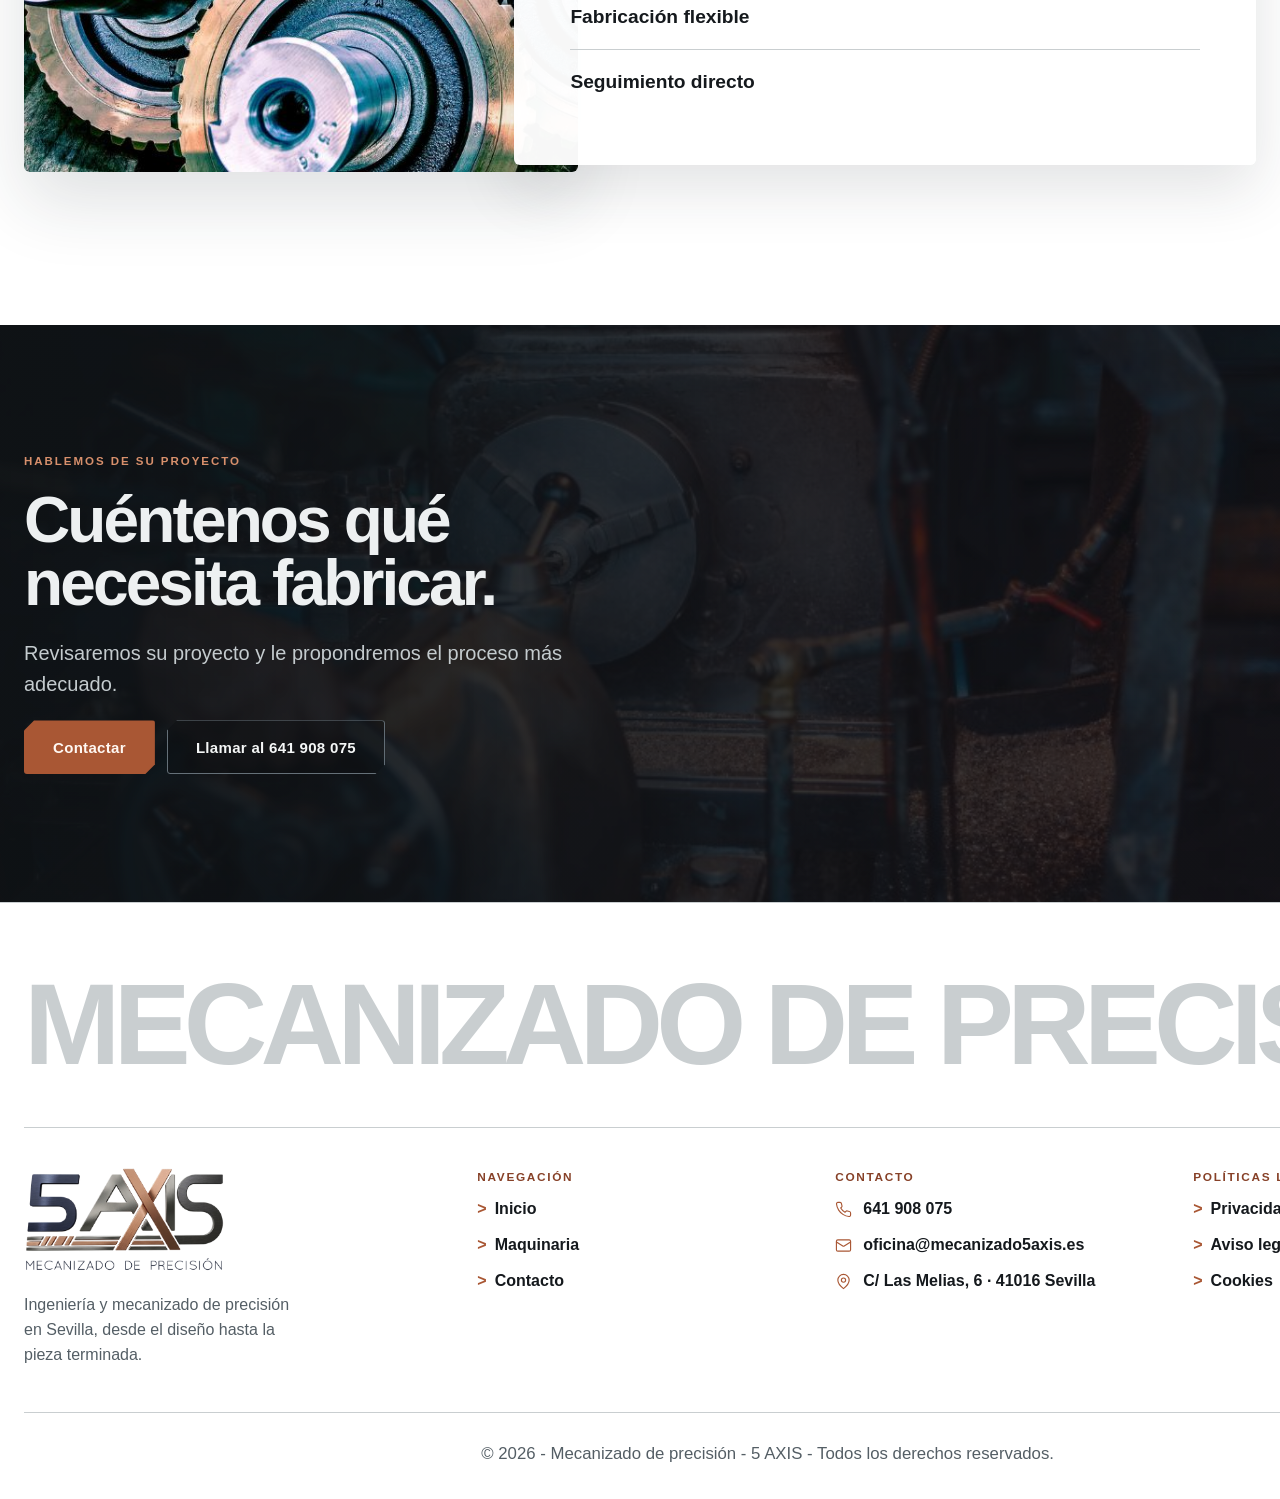
==== commit 849c35b0: "Mejora botones, header móvil y rediseña el footer - Aumenta tamaño y añade profundidad/estados a tod" ====
--- a/index.html
+++ b/index.html
@@ -28,7 +28,7 @@
         <img class="hero-image" src="/mecanizados-sevilla.jpg" alt="Centro de mecanizado CNC e impresora 3D industrial en las instalaciones" width="1310" height="768" fetchpriority="high" />
         <div class="hero-shade"></div>
         <div class="hero-content">
-          <h1 id="hero-title">Precisión que convierte diseños en piezas.</h1>
+          <h1 id="hero-title">5AXIS, Precisión que convierte diseños en piezas.</h1>
         </div>
       </section>
       <section class="hero-info" aria-label="Presentación">
@@ -62,11 +62,11 @@
       <section class="sectors section" aria-labelledby="sectors-title">
         <div class="sectors-copy reveal"><h2 id="sectors-title">Capacidad técnica para sectores exigentes.</h2><p>Adaptamos materiales, tolerancias, acabados y series a las necesidades específicas de cada aplicación industrial.</p></div>
         <div class="sector-grid reveal">
-          <article class="sector-aero"><span>Aeronáutica</span><p>Componentes complejos, prototipos funcionales y utillajes con alta precisión dimensional.</p></article>
-          <article class="sector-auto"><span>Automoción</span><p>Piezas técnicas, soportes, moldes y pequeñas series para desarrollo y producción.</p></article>
+          <article class="sector-aero"><svg class="sector-icon" aria-hidden="true" viewBox="0 0 24 24" fill="currentColor"><path d="M21 16v-2l-8-5V3.5a1.5 1.5 0 0 0-3 0V9l-8 5v2l8-2.5V19l-2.5 1.5V22l4-1 4 1v-1.5L13 19v-5.5z"></path></svg><span>Aeronáutica</span><p>Componentes complejos, prototipos funcionales y utillajes con alta precisión dimensional.</p></article>
+          <article class="sector-auto"><svg class="sector-icon" aria-hidden="true" viewBox="0 0 24 24" fill="none" stroke="currentColor" stroke-width="1.4" stroke-linecap="round" stroke-linejoin="round"><path d="M3 13l1.5-5A2 2 0 0 1 6.4 6.5h11.2A2 2 0 0 1 19.5 8l1.5 5"></path><rect x="2" y="13" width="20" height="6" rx="1.5"></rect><circle cx="7" cy="19.5" r="1.6"></circle><circle cx="17" cy="19.5" r="1.6"></circle></svg><span>Automoción</span><p>Piezas técnicas, soportes, moldes y pequeñas series para desarrollo y producción.</p></article>
           <article class="sector-image"><img src="/mecanizados-precision-2.jpg" alt="Serie de componentes de precisión mecanizados en latón" width="800" height="600" loading="lazy" /></article>
-          <article class="sector-energy"><span>Energía</span><p>Elementos resistentes para instalaciones, mantenimiento industrial y equipos especiales.</p></article>
-          <article class="sector-general"><span>Industria general</span><p>Recambios, mejoras de diseño y soluciones a medida para líneas de producción.</p></article>
+          <article class="sector-energy"><svg class="sector-icon" aria-hidden="true" viewBox="0 0 24 24" fill="none" stroke="currentColor" stroke-width="1.4" stroke-linecap="round" stroke-linejoin="round"><polygon points="13 2 3 14 12 14 11 22 21 10 12 10 13 2"></polygon></svg><span>Energía</span><p>Elementos resistentes para instalaciones, mantenimiento industrial y equipos especiales.</p></article>
+          <article class="sector-general"><svg class="sector-icon" aria-hidden="true" viewBox="0 0 24 24" fill="none" stroke="currentColor" stroke-width="1.4" stroke-linecap="round" stroke-linejoin="round"><path d="M3 21V10l5 3V9l5 3V6l5 3v12H3Z"></path><path d="M3 21h18"></path></svg><span>Industria general</span><p>Recambios, mejoras de diseño y soluciones a medida para líneas de producción.</p></article>
         </div>
       </section>
 
@@ -87,6 +87,35 @@
       </section>
     </main>
 
-    <footer class="site-footer"><a class="footer-brand" href="/" aria-label="Mecanizado 5 Axis, inicio"><img src="/logo-mecanizados-precision.png" alt="Mecanizado 5 Axis" width="220" height="116" /><span>Mecanizado de precisión</span></a><div class="footer-bottom"><p>Ingeniería y mecanizado de precisión en Sevilla.</p><nav class="legal-links" aria-label="Información legal"><a href="/aviso-legal/">Aviso legal</a><a href="/politica-privacidad/">Privacidad</a><a href="/politica-cookies/">Cookies</a></nav><p>© <span data-year></span> Mecanizado 5 Axis</p></div></footer>
+    <footer class="site-footer">
+      <p class="footer-title">Mecanizado de precisión</p>
+      <div class="footer-columns">
+        <div class="footer-logo-col">
+          <a href="/" aria-label="Mecanizado 5 Axis, inicio"><img src="/logo-mecanizados-precision.png" alt="Mecanizado 5 Axis" width="220" height="116" /></a>
+          <p class="footer-tagline">Ingeniería y mecanizado de precisión en Sevilla, desde el diseño hasta la pieza terminada.</p>
+        </div>
+        <nav class="footer-nav" aria-label="Navegación">
+          <p class="footer-heading">Navegación</p>
+          <a href="/">Inicio</a>
+          <a href="/maquinaria/">Maquinaria</a>
+          <a href="/contacto/">Contacto</a>
+        </nav>
+        <address class="footer-contact">
+          <p class="footer-heading">Contacto</p>
+          <a href="tel:+34641908075"><svg class="footer-contact-icon" aria-hidden="true" viewBox="0 0 24 24" fill="none" stroke="currentColor" stroke-width="1.6" stroke-linecap="round" stroke-linejoin="round"><path d="M22 16.92v3a2 2 0 0 1-2.18 2 19.79 19.79 0 0 1-8.63-3.07 19.5 19.5 0 0 1-6-6 19.79 19.79 0 0 1-3.07-8.67A2 2 0 0 1 4.11 2h3a2 2 0 0 1 2 1.72c.127.96.361 1.903.7 2.81a2 2 0 0 1-.45 2.11L8.09 9.91a16 16 0 0 0 6 6l1.27-1.27a2 2 0 0 1 2.11-.45c.907.339 1.85.573 2.81.7A2 2 0 0 1 22 16.92z"></path></svg>641 908 075</a>
+          <a href="mailto:oficina@mecanizado5axis.es"><svg class="footer-contact-icon" aria-hidden="true" viewBox="0 0 24 24" fill="none" stroke="currentColor" stroke-width="1.6" stroke-linecap="round" stroke-linejoin="round"><rect x="2" y="4" width="20" height="16" rx="2"></rect><path d="m22 7-8.97 5.7a1.94 1.94 0 0 1-2.06 0L2 7"></path></svg>oficina@mecanizado5axis.es</a>
+          <a href="https://maps.app.goo.gl/1Hzj5CujEDZCWovj9" target="_blank" rel="noopener noreferrer"><svg class="footer-contact-icon" aria-hidden="true" viewBox="0 0 24 24" fill="none" stroke="currentColor" stroke-width="1.6" stroke-linecap="round" stroke-linejoin="round"><path d="M20 10c0 6-8 12-8 12s-8-6-8-12a8 8 0 0 1 16 0Z"></path><circle cx="12" cy="10" r="3"></circle></svg>C/ Las Melias, 6 · 41016 Sevilla</a>
+        </address>
+        <nav class="footer-legal" aria-label="Políticas legales">
+          <p class="footer-heading">Políticas legales</p>
+          <a href="/politica-privacidad/">Privacidad</a>
+          <a href="/aviso-legal/">Aviso legal</a>
+          <a href="/politica-cookies/">Cookies</a>
+        </nav>
+      </div>
+      <div class="footer-bottom">
+        <p>© <span data-year></span> - Mecanizado de precisión - 5 AXIS - Todos los derechos reservados.</p>
+      </div>
+    </footer>
   </body>
 </html>
--- a/styles.css
+++ b/styles.css
@@ -193,8 +193,8 @@
 
 .hero {
   position: relative;
-  height: min(82vh, 820px);
-  min-height: 520px;
+  height: min(92vh, 940px);
+  min-height: 560px;
   display: flex;
   align-items: flex-end;
   overflow: hidden;
@@ -213,11 +213,11 @@
   position: relative;
   width: min(var(--max), calc(100% - 48px));
   margin: 0 auto;
-  padding: 0 0 min(7vh, 56px);
+  padding: 0 0 min(3vh, 28px);
   color: #f3f5f5;
 }
 
-.hero-content h1 { max-width: 75%; }
+.hero-content h1 { max-width: 90%; }
 
 .hero-info { width: 100%; background: #15191d; }
 
@@ -272,29 +272,30 @@
 .hero-actions { display: flex; gap: 12px; flex-wrap: wrap; }
 
 .button {
-  --chamfer: 9px;
+  --chamfer: 10px;
   display: inline-flex;
-  min-height: 48px;
+  min-height: 54px;
   align-items: center;
   justify-content: center;
-  padding: 12px 19px;
+  padding: 14px 28px;
   border: 1px solid transparent;
   border-radius: 3px;
   clip-path: polygon(var(--chamfer) 0, 100% 0, 100% calc(100% - var(--chamfer)), calc(100% - var(--chamfer)) 100%, 0 100%, 0 var(--chamfer));
   text-decoration: none;
-  font-size: 0.84rem;
+  font-size: 0.94rem;
   font-weight: 800;
-  letter-spacing: 0.035em;
+  letter-spacing: 0.02em;
   white-space: nowrap;
-  transition: transform 180ms ease, background-color 180ms ease, border-color 180ms ease, clip-path 220ms cubic-bezier(.16,1,.3,1);
-}
-
-.button:hover { --chamfer: 13px; transform: translateY(-2px); }
-.button:active { transform: translateY(1px); }
+  transition: transform 180ms ease, background-color 180ms ease, border-color 180ms ease, box-shadow 220ms ease, clip-path 220ms cubic-bezier(.16,1,.3,1);
+}
+
+.button:hover { --chamfer: 14px; transform: translateY(-2px); }
+.button:active { transform: translateY(1px); box-shadow: none; }
+.button:disabled { transform: none; box-shadow: none; }
 .button-primary { background: var(--accent); color: var(--on-accent); }
-.button-primary:hover { background: var(--accent-strong); }
+.button-primary:hover { background: var(--accent-strong); box-shadow: 0 14px 28px rgba(135, 65, 40, .32); }
 .button-ghost { border-color: rgba(255,255,255,.52); color: #f4f6f6; background: rgba(12,15,18,.2); }
-.button-ghost:hover { border-color: #f4f6f6; background: rgba(12,15,18,.5); }
+.button-ghost:hover { border-color: #f4f6f6; background: rgba(12,15,18,.5); box-shadow: 0 14px 28px rgba(5, 8, 10, .28); }
 
 :focus-visible { outline: 3px solid var(--accent); outline-offset: 4px; }
 
@@ -337,9 +338,6 @@
 
 .intro-note strong { display: block; margin-bottom: 10px; font-size: clamp(1.65rem, 2.4vw, 2.15rem); line-height: 1.05; letter-spacing: -0.025em; }
 .intro-note p { max-width: 34ch; margin-bottom: 22px; color: var(--muted); font-size: var(--copy-size); line-height: 1.55; }
-.button-phone { width: fit-content; min-height: 44px; background: var(--ink); color: var(--bg); }
-.button-phone:hover { background: var(--accent); color: var(--on-accent); }
-.phone-icon { display: inline-block; margin-right: 9px; font-size: 1.08rem; line-height: 1; }
 
 .sectors {
   width: 100%;
@@ -361,9 +359,10 @@
 }
 
 .sector-grid article {
+  position: relative;
   display: flex;
   flex-direction: column;
-  justify-content: space-between;
+  justify-content: flex-end;
   padding: 30px;
   overflow: hidden;
   border: 1px solid var(--line);
@@ -377,8 +376,20 @@
 .sector-general { grid-area: general; }
 .sector-grid .sector-image { grid-area: image; padding: 0; }
 .sector-image img { width: 100%; height: 100%; object-fit: cover; }
-.sector-grid span { display: block; max-width: 12ch; font-size: clamp(1.7rem, 2.9vw, 2.35rem); font-weight: 800; line-height: 1.02; letter-spacing: -0.03em; }
-.sector-grid p { max-width: 31ch; margin: 30px 0 0; color: var(--muted); font-size: 1.25rem; line-height: 1.45; }
+
+.sector-icon {
+  position: absolute;
+  top: 14px;
+  left: 14px;
+  width: 104px;
+  height: 104px;
+  color: currentColor;
+  opacity: .13;
+  pointer-events: none;
+}
+
+.sector-grid span { position: relative; display: block; max-width: 12ch; font-size: clamp(1.7rem, 2.9vw, 2.35rem); font-weight: 800; line-height: 1.02; letter-spacing: -0.03em; }
+.sector-grid p { position: relative; max-width: 31ch; margin: 12px 0 0; color: var(--muted); font-size: 1.25rem; line-height: 1.45; }
 
 .machinery-head { max-width: 800px; margin-bottom: 72px; }
 .machine-list { display: grid; gap: 88px; }
@@ -457,9 +468,10 @@
 .contact-details a:hover { color: var(--accent-strong); }
 
 .site-footer {
+  container-type: inline-size;
   display: grid;
-  gap: 40px;
-  padding: 56px max(24px, calc((100vw - var(--max)) / 2)) 32px;
+  gap: 44px;
+  padding: 64px max(24px, calc((100vw - var(--max)) / 2)) 32px;
   border-top: 1px solid var(--line);
   background: var(--bg);
   color: var(--muted);
@@ -468,38 +480,77 @@
 
 .site-footer p { margin: 0; }
 
-.footer-brand {
-  display: inline-flex;
-  align-items: center;
-  gap: 30px;
+.footer-title {
+  width: 100%;
+  margin: 0;
+  font-family: "Arial Narrow", "Aptos Display", "Helvetica Neue", sans-serif;
+  font-size: 9.4cqi;
+  font-weight: 750;
+  letter-spacing: -0.06em;
+  line-height: 1;
+  color: var(--line);
+  text-align: center;
+  text-transform: uppercase;
+  white-space: nowrap;
+}
+
+.footer-columns {
+  display: grid;
+  grid-template-columns: 1.3fr 1fr 1fr 1fr;
+  gap: 40px;
+  padding-top: 40px;
+  border-top: 1px solid var(--line);
+}
+
+.footer-logo-col { display: grid; gap: 20px; align-content: start; }
+.footer-logo-col img { width: 200px; height: auto; }
+.footer-tagline { max-width: 32ch; color: var(--muted); font-size: 1rem; line-height: 1.55; }
+
+.footer-heading {
+  margin: 0 0 16px;
+  color: var(--accent-strong);
+  font-size: .74rem;
+  font-weight: 800;
+  letter-spacing: .14em;
+  text-transform: uppercase;
+}
+
+.footer-nav,
+.footer-contact,
+.footer-legal { display: grid; gap: 11px; font-style: normal; align-content: start; }
+
+.footer-nav a,
+.footer-contact a,
+.footer-legal a {
   width: fit-content;
-}
-
-.footer-brand img { width: 220px; height: auto; }
-
-.footer-brand span {
-  font-family: "Arial Narrow", "Aptos Display", "Helvetica Neue", sans-serif;
-  font-size: clamp(2rem, 4vw, 3.8rem);
-  font-weight: 750;
-  letter-spacing: -0.025em;
-  line-height: 1;
   color: var(--ink);
-  text-transform: uppercase;
-}
+  font-size: 1rem;
+  font-weight: 650;
+  transition: color 180ms ease;
+}
+
+.footer-nav a::before,
+.footer-legal a::before {
+  content: ">";
+  margin-right: 8px;
+  color: var(--accent);
+}
+
+.footer-contact a { display: inline-flex; align-items: center; gap: 11px; }
+.footer-contact-icon { width: 17px; height: 17px; flex: none; color: var(--accent); }
+
+.footer-nav a:hover,
+.footer-contact a:hover,
+.footer-legal a:hover { color: var(--accent-strong); }
 
 .footer-bottom {
   display: flex;
-  flex-wrap: wrap;
-  align-items: center;
-  justify-content: space-between;
-  gap: 14px 34px;
+  justify-content: center;
   padding-top: 28px;
   border-top: 1px solid var(--line);
-}
-
-.legal-links { display: flex; flex-wrap: wrap; gap: 10px 20px; }
-.legal-links a { color: var(--muted); }
-.legal-links a:hover { color: var(--ink); }
+  font-size: 1.05rem;
+  text-align: center;
+}
 
 .legal-main {
   width: min(900px, calc(100% - 48px));
@@ -590,7 +641,9 @@
     font-size: 1rem;
     font-weight: 800;
     letter-spacing: 0.025em;
+    transition: transform 140ms ease, background-color 180ms ease, border-color 180ms ease;
   }
+  .nav-mobile-actions a:active { transform: scale(.97); }
   .nav-mobile-call { border: 1px solid var(--line); color: var(--ink); }
   .nav-mobile-call .icon-phone { width: 17px; height: 17px; color: var(--accent-strong); }
   .nav-mobile-budget { background: var(--accent); color: var(--on-accent); }
@@ -611,14 +664,17 @@
   .quality { grid-template-columns: 1fr; }
   .quality-photo { height: 500px; }
   .contact { grid-template-columns: 1fr; gap: 60px; }
-  .footer-brand img { width: 160px; }
-  .footer-brand span { font-size: clamp(1.6rem, 5vw, 2.4rem); }
+  .footer-logo-col img { width: 170px; }
+  .footer-columns { grid-template-columns: 1fr 1fr; gap: 32px 56px; }
+  .footer-logo-col { grid-column: 1 / -1; }
 }
 
 @media (max-width: 620px) {
-  .site-header { height: 64px; }
-  .brand { width: 102px; height: 48px; }
-  .main-nav { inset-block-start: 64px; }
+  .site-header { height: 76px; }
+  .brand { width: 116px; height: 54px; }
+  .main-nav { inset-block-start: 76px; }
+  .page-hero { margin-top: 76px; min-height: min(760px, calc(100dvh - 76px)); }
+  .contact-page-hero { margin-top: 76px; min-height: calc(100dvh - 76px); }
   .section { width: calc(100% - 32px); padding-block: 76px; }
   .hero-content { width: calc(100% - 32px); padding-bottom: 40px; }
   .hero-content h1 { max-width: 100%; }
@@ -643,13 +699,12 @@
   .quality-points div { grid-template-columns: 1fr; gap: 7px; }
   .contact-lead .button { width: fit-content; }
   .contact-details a { overflow-wrap: anywhere; }
-  .site-footer { gap: 28px; padding-top: 44px; }
-  .footer-brand { flex-direction: column; align-items: flex-start; gap: 16px; }
-  .footer-brand img { width: 140px; }
-  .footer-brand span { font-size: clamp(1.5rem, 8vw, 2rem); }
-  .footer-bottom { flex-direction: column; align-items: flex-start; gap: 16px; }
-  .legal-links { display: grid; gap: 10px; }
-  .legal-main { width: calc(100% - 32px); padding: 120px 0 72px; }
+  .site-footer { gap: 32px; padding-top: 48px; }
+  .footer-logo-col img { width: 130px; }
+  .footer-columns { grid-template-columns: 1fr; gap: 28px; padding-top: 32px; }
+  .footer-logo-col { grid-column: auto; }
+  .footer-bottom { padding-top: 24px; }
+  .legal-main { width: calc(100% - 32px); padding: 132px 0 72px; }
   .legal-section { padding: 30px 0; }
 }
 
@@ -765,7 +820,7 @@
 .home-machinery-copy > p:last-of-type { max-width: 48ch; margin-bottom: 34px; color: #b8c0c4; font-size: var(--copy-size); }
 .home-machinery .section-kicker { color: #d8906c; }
 .button-light { background: #f4f6f6; color: #15191d; }
-.button-light:hover { background: #d8906c; color: #15191d; }
+.button-light:hover { background: #d8906c; color: #15191d; box-shadow: 0 14px 28px rgba(5, 8, 10, .3); }
 
 .machine-mosaic { display: grid; grid-template-columns: 1.3fr .7fr; grid-template-rows: 250px 250px; gap: 14px; transform: rotate(-1deg); }
 .machine-mosaic figure { overflow: hidden; border-radius: 5px; box-shadow: 0 22px 50px rgba(5, 8, 10, .28); }
@@ -786,7 +841,7 @@
 .contact-teaser-inner > p:not(.section-kicker) { max-width: 52ch; color: #c4cbce; font-size: var(--copy-size); }
 .contact-teaser .section-kicker { color: #d8906c; }
 .button-dark-ghost { border-color: #657078; color: #f4f6f6; background: rgba(12, 15, 18, .42); }
-.button-dark-ghost:hover { border-color: #d8906c; background: #252c31; }
+.button-dark-ghost:hover { border-color: #d8906c; background: #252c31; box-shadow: 0 14px 28px rgba(5, 8, 10, .3); }
 .compact-teaser .contact-teaser-inner { padding-block: 100px; }
 .compact-teaser h2 { max-width: 900px; }
 
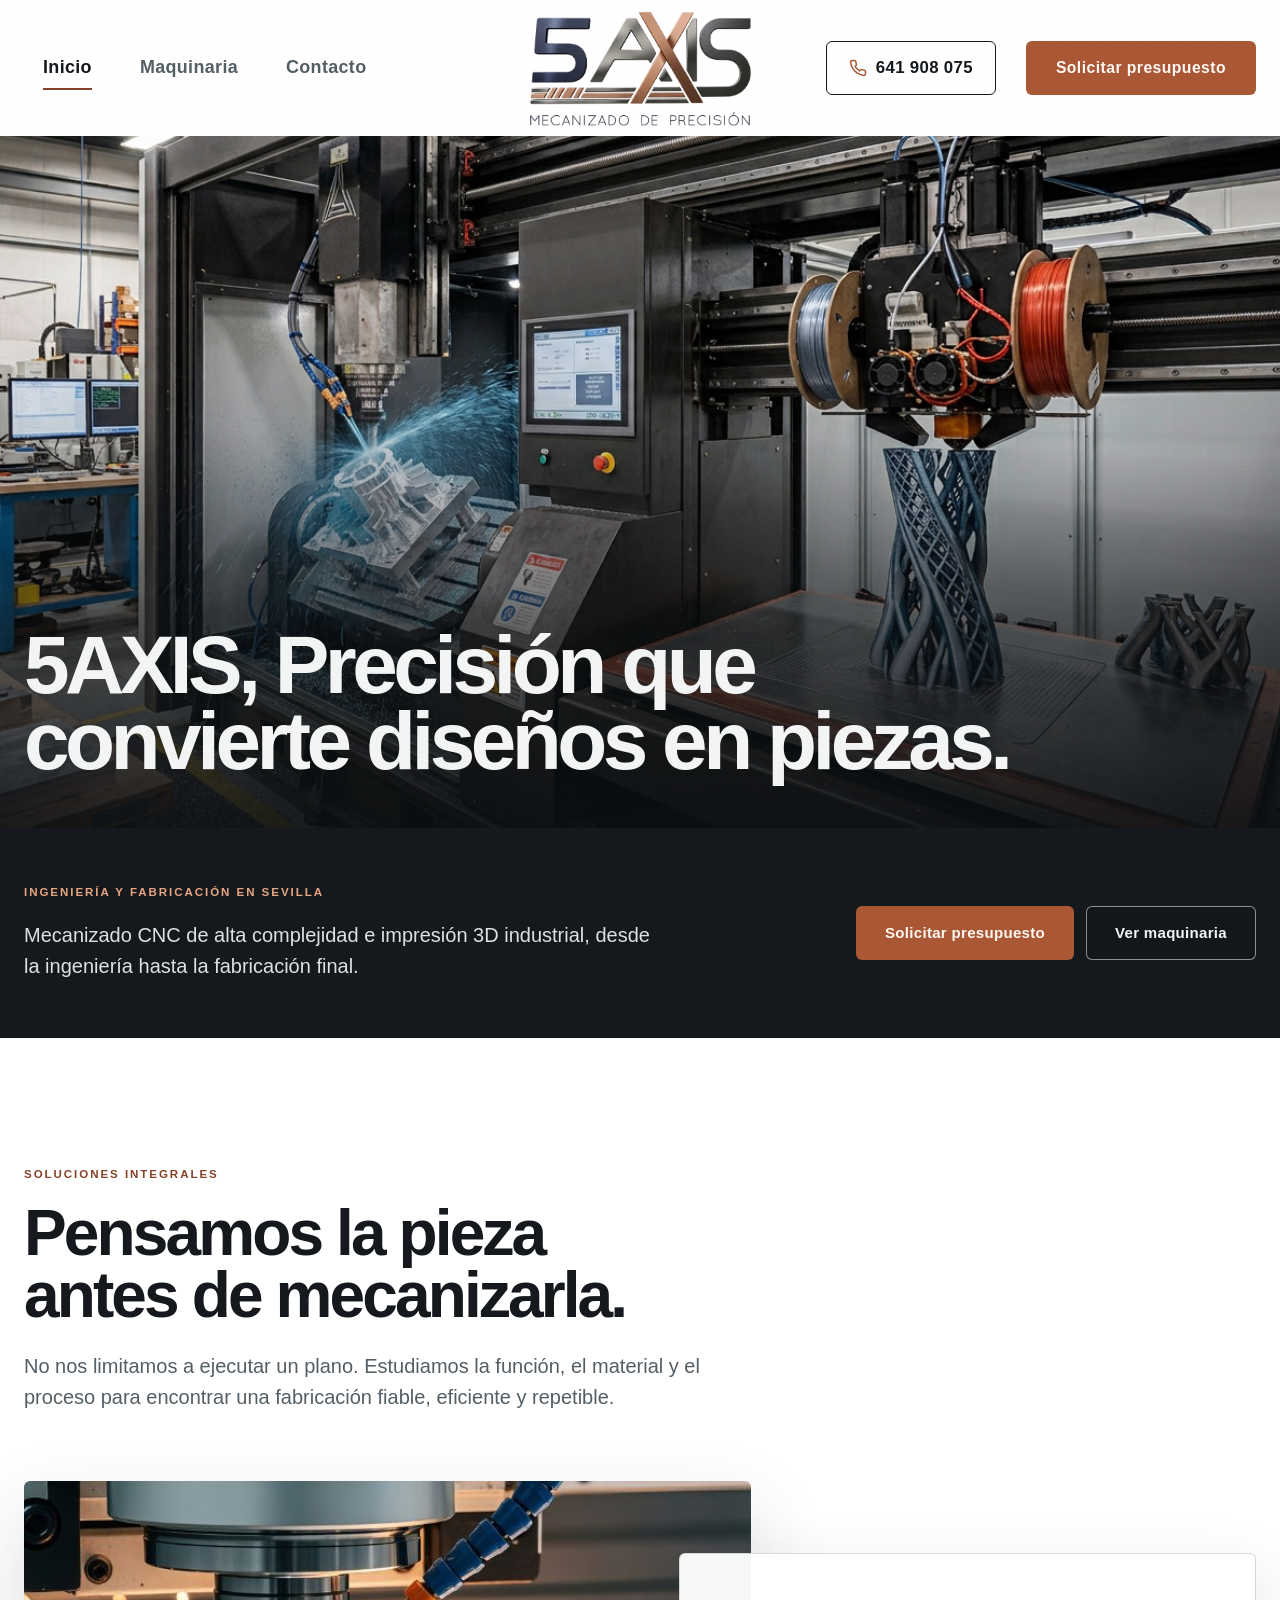
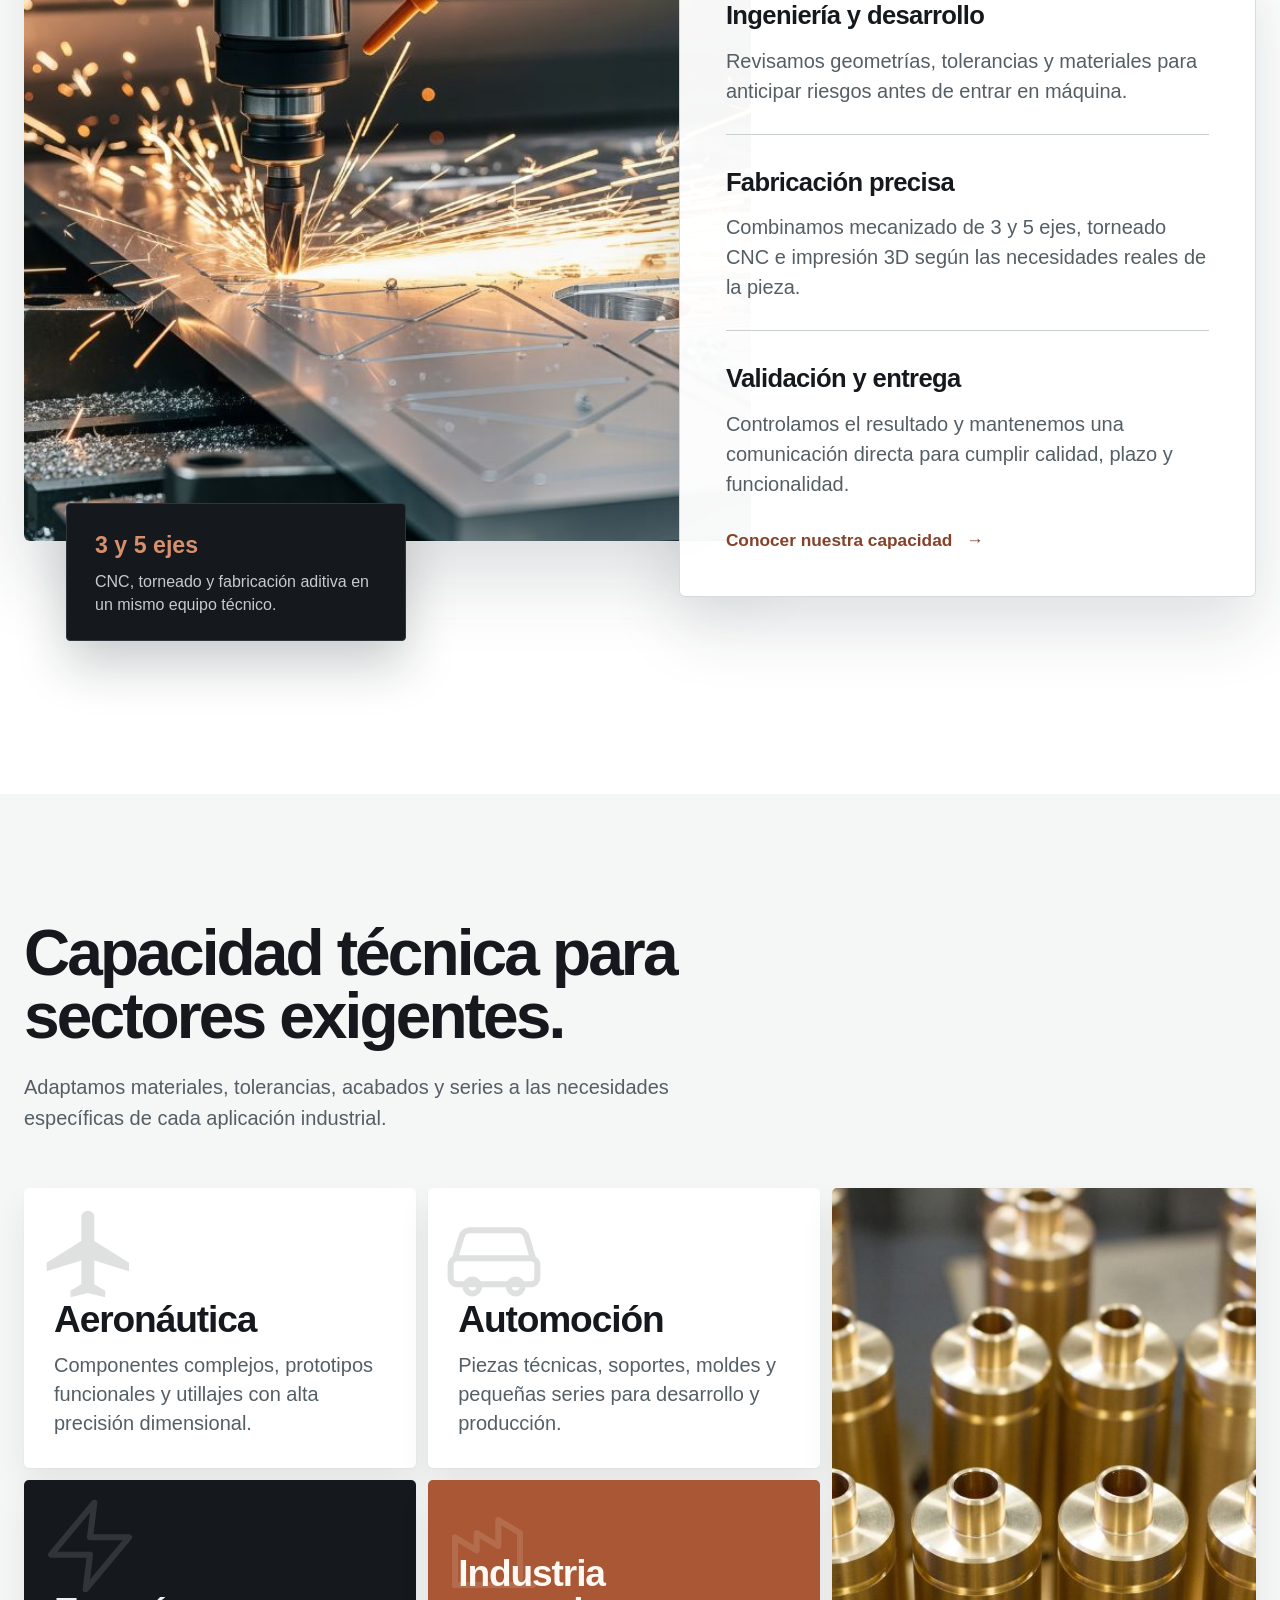
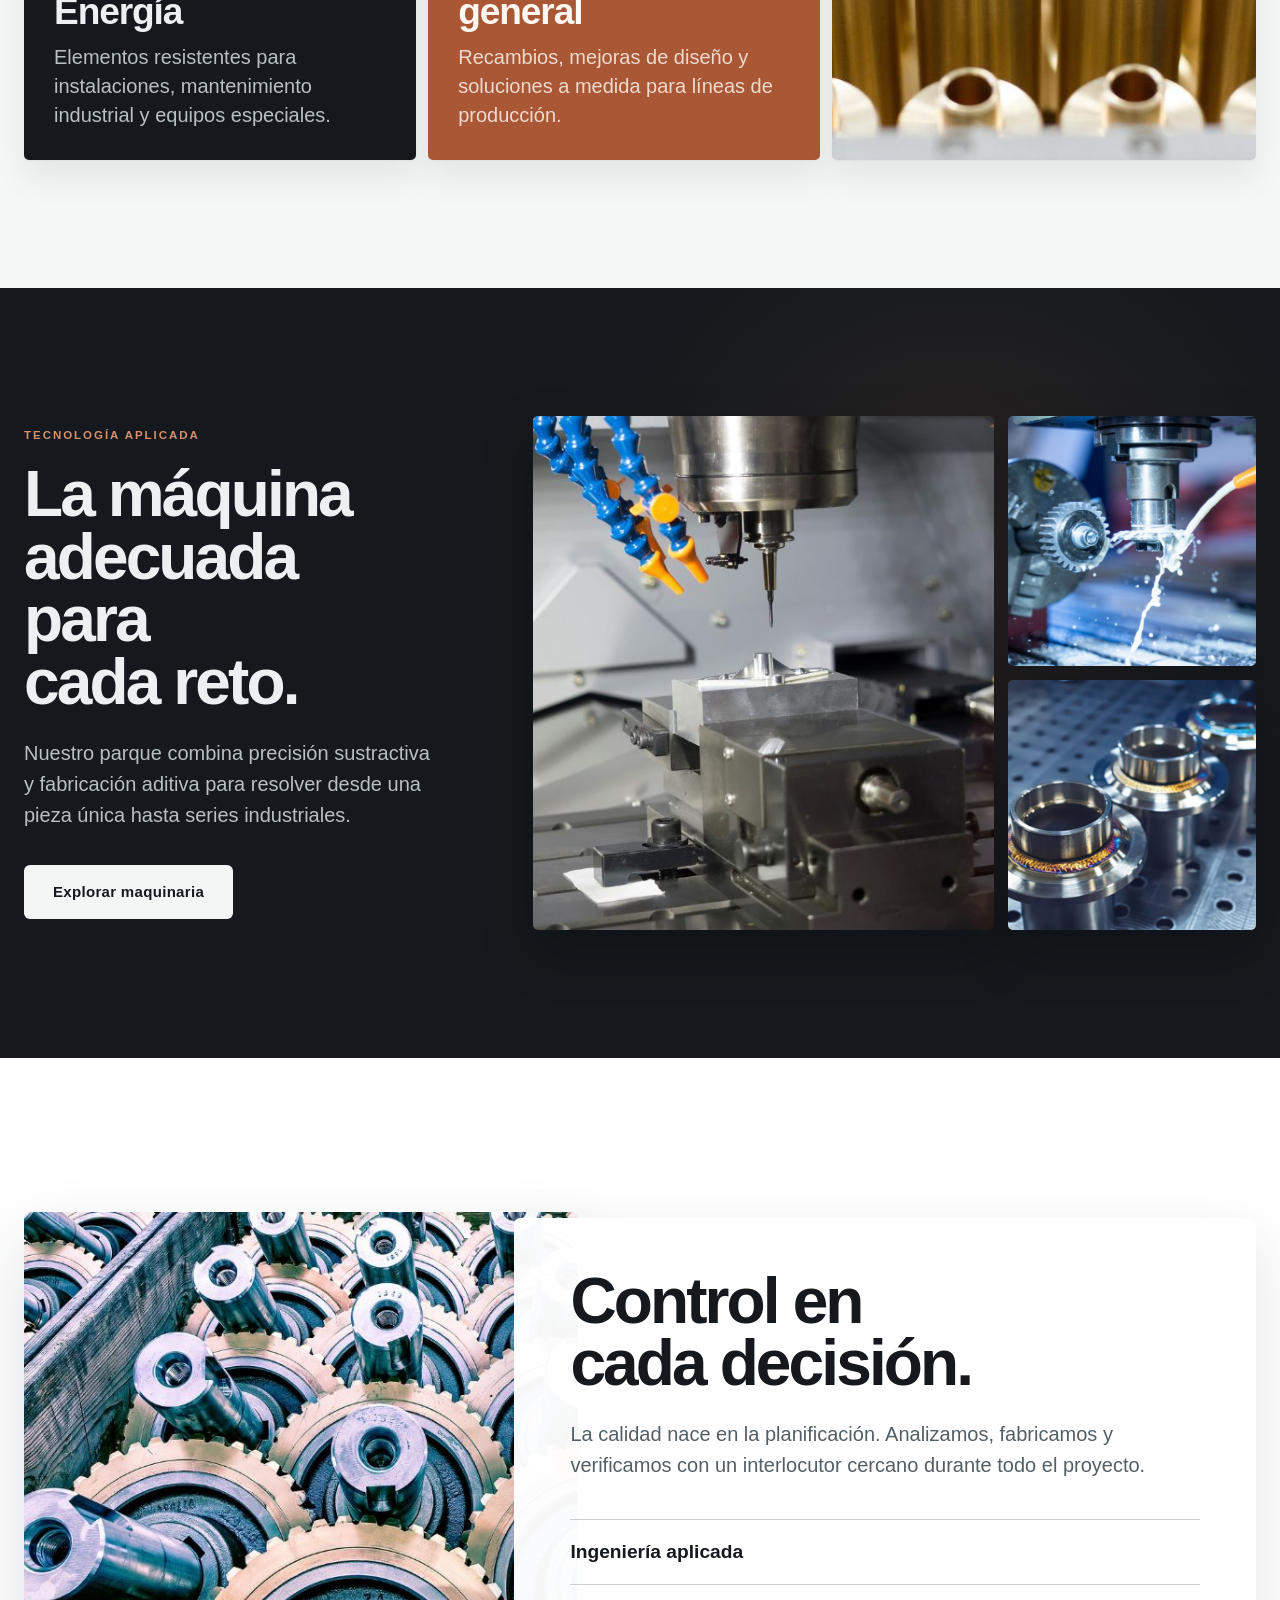
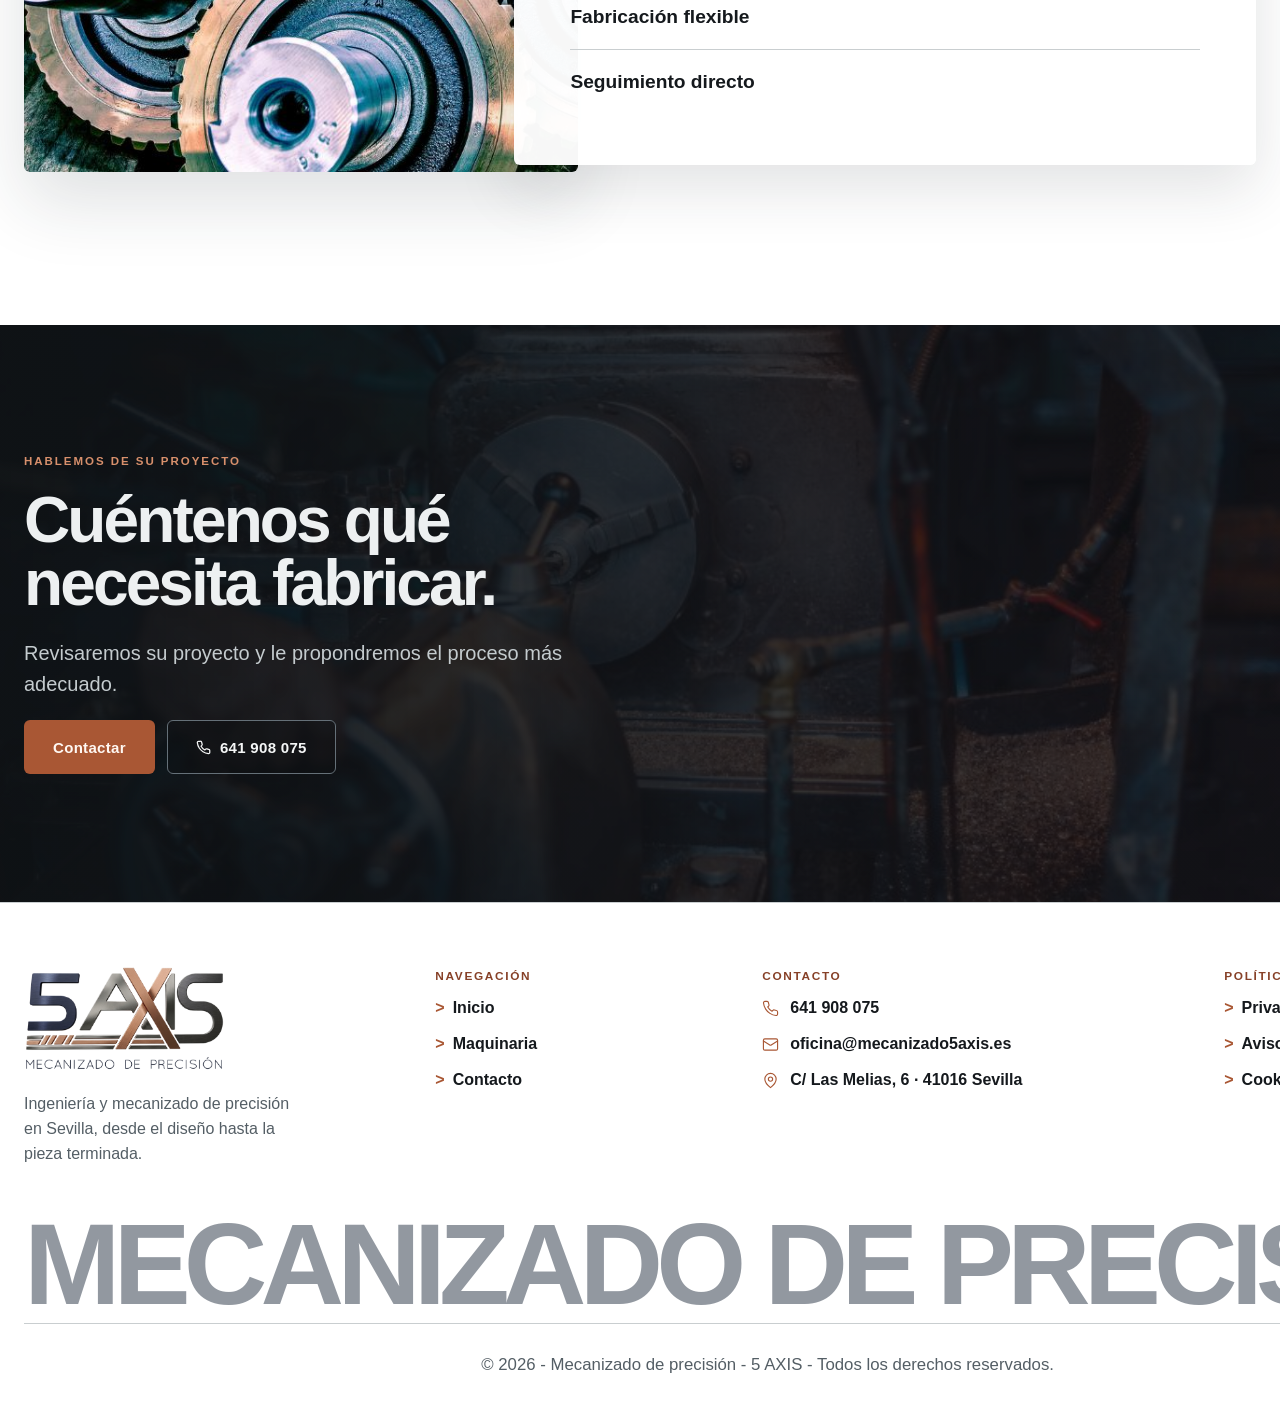
==== commit c9c17fb9: "Ajustes de footer, header y botones de llamada - Sustituye los botones "Llamar al..." por icono de t" ====
--- a/index.html
+++ b/index.html
@@ -83,12 +83,11 @@
       </section>
 
       <section class="contact-teaser" aria-labelledby="contact-teaser-title">
-        <div class="contact-teaser-inner section reveal"><p class="section-kicker">Hablemos de su proyecto</p><h2 id="contact-teaser-title">Cuéntenos qué necesita fabricar.</h2><p>Revisaremos su proyecto y le propondremos el proceso más adecuado.</p><div class="hero-actions"><a class="button button-primary" href="/contacto/">Contactar</a><a class="button button-dark-ghost" href="tel:+34641908075">Llamar al 641 908 075</a></div></div>
+        <div class="contact-teaser-inner section reveal"><p class="section-kicker">Hablemos de su proyecto</p><h2 id="contact-teaser-title">Cuéntenos qué necesita fabricar.</h2><p>Revisaremos su proyecto y le propondremos el proceso más adecuado.</p><div class="hero-actions"><a class="button button-primary" href="/contacto/">Contactar</a><a class="button button-dark-ghost" href="tel:+34641908075"><svg class="icon-phone" aria-hidden="true" viewBox="0 0 24 24" fill="none" stroke="currentColor" stroke-width="2" stroke-linecap="round" stroke-linejoin="round"><path d="M22 16.92v3a2 2 0 0 1-2.18 2 19.79 19.79 0 0 1-8.63-3.07 19.5 19.5 0 0 1-6-6 19.79 19.79 0 0 1-3.07-8.67A2 2 0 0 1 4.11 2h3a2 2 0 0 1 2 1.72c.127.96.361 1.903.7 2.81a2 2 0 0 1-.45 2.11L8.09 9.91a16 16 0 0 0 6 6l1.27-1.27a2 2 0 0 1 2.11-.45c.907.339 1.85.573 2.81.7A2 2 0 0 1 22 16.92z"></path></svg>641 908 075</a></div></div>
       </section>
     </main>
 
     <footer class="site-footer">
-      <p class="footer-title">Mecanizado de precisión</p>
       <div class="footer-columns">
         <div class="footer-logo-col">
           <a href="/" aria-label="Mecanizado 5 Axis, inicio"><img src="/logo-mecanizados-precision.png" alt="Mecanizado 5 Axis" width="220" height="116" /></a>
@@ -113,6 +112,7 @@
           <a href="/politica-cookies/">Cookies</a>
         </nav>
       </div>
+      <p class="footer-title">Mecanizado de precisión</p>
       <div class="footer-bottom">
         <p>© <span data-year></span> - Mecanizado de precisión - 5 AXIS - Todos los derechos reservados.</p>
       </div>
--- a/styles.css
+++ b/styles.css
@@ -59,7 +59,7 @@
   grid-template-columns: auto 1fr auto;
   align-items: center;
   gap: clamp(18px, 2.4vw, 34px);
-  padding: 9px max(24px, calc((100vw - var(--max)) / 2));
+  padding: 9px max(24px, calc((100vw - var(--max)) / 2)) 17px;
   border-bottom: 1px solid transparent;
   background: var(--header-bg);
   transition: height 260ms cubic-bezier(.16,1,.3,1), background-color 260ms ease, border-color 260ms ease, box-shadow 260ms ease, backdrop-filter 260ms ease;
@@ -136,30 +136,32 @@
 
 .header-phone {
   display: inline-flex;
+  min-height: 54px;
   align-items: center;
   gap: 9px;
+  padding: 0 22px;
+  border: 1px solid var(--ink);
+  border-radius: 6px;
   text-decoration: none;
   color: var(--header-ink);
   font-size: 1.05rem;
   font-weight: 700;
   letter-spacing: .02em;
   white-space: nowrap;
-  transition: color 180ms ease;
-}
-
-.header-phone:hover { color: var(--accent-strong); }
+  transition: color 180ms ease, border-color 180ms ease, background-color 180ms ease;
+}
+
+.header-phone:hover { color: var(--accent-strong); border-color: var(--accent-strong); }
 .icon-phone { width: 15px; height: 15px; flex: none; }
 .header-phone .icon-phone { width: 18px; height: 18px; color: var(--accent); }
 
 .header-budget {
-  --chamfer: 9px;
   display: inline-flex;
   min-height: 54px;
   align-items: center;
   justify-content: center;
   padding: 0 30px;
-  border-radius: 3px;
-  clip-path: polygon(var(--chamfer) 0, 100% 0, 100% calc(100% - var(--chamfer)), calc(100% - var(--chamfer)) 100%, 0 100%, 0 var(--chamfer));
+  border-radius: 6px;
   background: var(--accent);
   color: var(--on-accent);
   text-decoration: none;
@@ -167,10 +169,10 @@
   font-weight: 800;
   letter-spacing: .03em;
   white-space: nowrap;
-  transition: transform 180ms ease, background-color 180ms ease, box-shadow 180ms ease, clip-path 220ms cubic-bezier(.16,1,.3,1);
-}
-
-.header-budget:hover { --chamfer: 12px; background: var(--accent-strong); transform: translateY(-1px); box-shadow: 0 10px 22px rgba(169, 87, 52, .28); }
+  transition: transform 180ms ease, background-color 180ms ease, box-shadow 180ms ease;
+}
+
+.header-budget:hover { background: var(--accent-strong); transform: translateY(-1px); box-shadow: 0 10px 22px rgba(169, 87, 52, .28); }
 .header-budget:active { transform: translateY(1px); }
 
 .menu-toggle { display: none; }
@@ -272,24 +274,23 @@
 .hero-actions { display: flex; gap: 12px; flex-wrap: wrap; }
 
 .button {
-  --chamfer: 10px;
   display: inline-flex;
   min-height: 54px;
   align-items: center;
   justify-content: center;
+  gap: 9px;
   padding: 14px 28px;
   border: 1px solid transparent;
-  border-radius: 3px;
-  clip-path: polygon(var(--chamfer) 0, 100% 0, 100% calc(100% - var(--chamfer)), calc(100% - var(--chamfer)) 100%, 0 100%, 0 var(--chamfer));
+  border-radius: 6px;
   text-decoration: none;
   font-size: 0.94rem;
   font-weight: 800;
   letter-spacing: 0.02em;
   white-space: nowrap;
-  transition: transform 180ms ease, background-color 180ms ease, border-color 180ms ease, box-shadow 220ms ease, clip-path 220ms cubic-bezier(.16,1,.3,1);
-}
-
-.button:hover { --chamfer: 14px; transform: translateY(-2px); }
+  transition: transform 180ms ease, background-color 180ms ease, border-color 180ms ease, box-shadow 220ms ease;
+}
+
+.button:hover { transform: translateY(-2px); }
 .button:active { transform: translateY(1px); box-shadow: none; }
 .button:disabled { transform: none; box-shadow: none; }
 .button-primary { background: var(--accent); color: var(--on-accent); }
@@ -470,7 +471,6 @@
 .site-footer {
   container-type: inline-size;
   display: grid;
-  gap: 44px;
   padding: 64px max(24px, calc((100vw - var(--max)) / 2)) 32px;
   border-top: 1px solid var(--line);
   background: var(--bg);
@@ -483,12 +483,13 @@
 .footer-title {
   width: 100%;
   margin: 0;
+  padding-top: 40px;
   font-family: "Arial Narrow", "Aptos Display", "Helvetica Neue", sans-serif;
   font-size: 9.4cqi;
   font-weight: 750;
   letter-spacing: -0.06em;
   line-height: 1;
-  color: var(--line);
+  color: #9298a0;
   text-align: center;
   text-transform: uppercase;
   white-space: nowrap;
@@ -496,10 +497,8 @@
 
 .footer-columns {
   display: grid;
-  grid-template-columns: 1.3fr 1fr 1fr 1fr;
+  grid-template-columns: 1.1fr 0.85fr 1.25fr 0.85fr;
   gap: 40px;
-  padding-top: 40px;
-  border-top: 1px solid var(--line);
 }
 
 .footer-logo-col { display: grid; gap: 20px; align-content: start; }
@@ -623,21 +622,21 @@
     transition: opacity 220ms ease, transform 220ms ease, visibility 220ms;
   }
   .main-nav.open { opacity: 1; visibility: visible; transform: translateY(0); }
-  .main-nav a { padding: 17px 0; border-bottom: 1px solid var(--line); color: var(--ink); font-size: clamp(1.8rem, 7vw, 3rem); }
+  .main-nav a { padding: 17px 20px; border-bottom: 1px solid var(--line); color: var(--ink); font-size: clamp(1.8rem, 7vw, 3rem); transition: background-color 180ms ease, color 180ms ease; }
+  .main-nav a:hover::after { content: none; }
+  .main-nav a:hover { background: var(--accent); color: #fff; }
   .nav-mobile-actions {
     display: grid;
     gap: 12px;
     margin-top: 28px;
   }
   .nav-mobile-actions a {
-    --chamfer: 10px;
     display: inline-flex;
     min-height: 54px;
     align-items: center;
     justify-content: center;
     gap: 10px;
-    border-radius: 3px;
-    clip-path: polygon(var(--chamfer) 0, 100% 0, 100% calc(100% - var(--chamfer)), calc(100% - var(--chamfer)) 100%, 0 100%, 0 var(--chamfer));
+    border-radius: 6px;
     font-size: 1rem;
     font-weight: 800;
     letter-spacing: 0.025em;
@@ -699,8 +698,8 @@
   .quality-points div { grid-template-columns: 1fr; gap: 7px; }
   .contact-lead .button { width: fit-content; }
   .contact-details a { overflow-wrap: anywhere; }
-  .site-footer { gap: 32px; padding-top: 48px; }
-  .footer-logo-col img { width: 130px; }
+  .site-footer { padding-top: 48px; }
+  .footer-logo-col img { width: 190px; }
   .footer-columns { grid-template-columns: 1fr; gap: 28px; padding-top: 32px; }
   .footer-logo-col { grid-column: auto; }
   .footer-bottom { padding-top: 24px; }
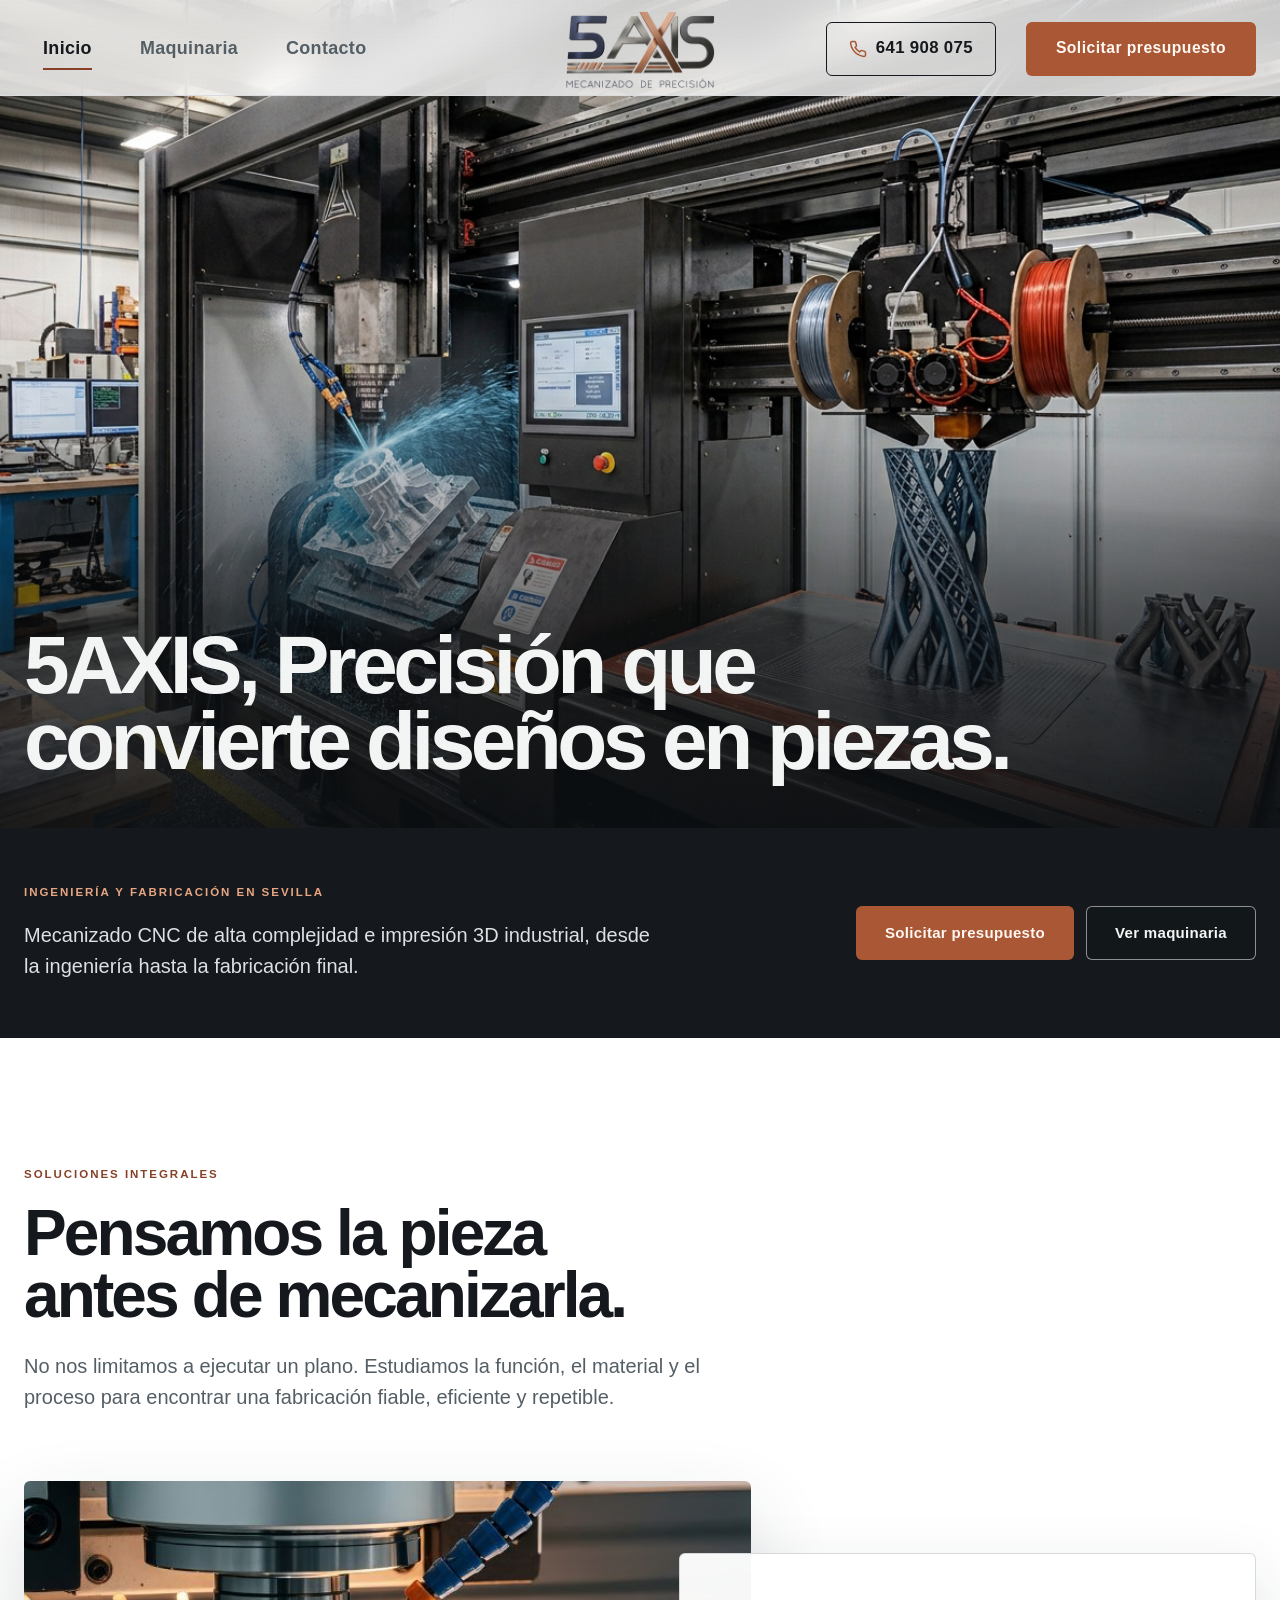
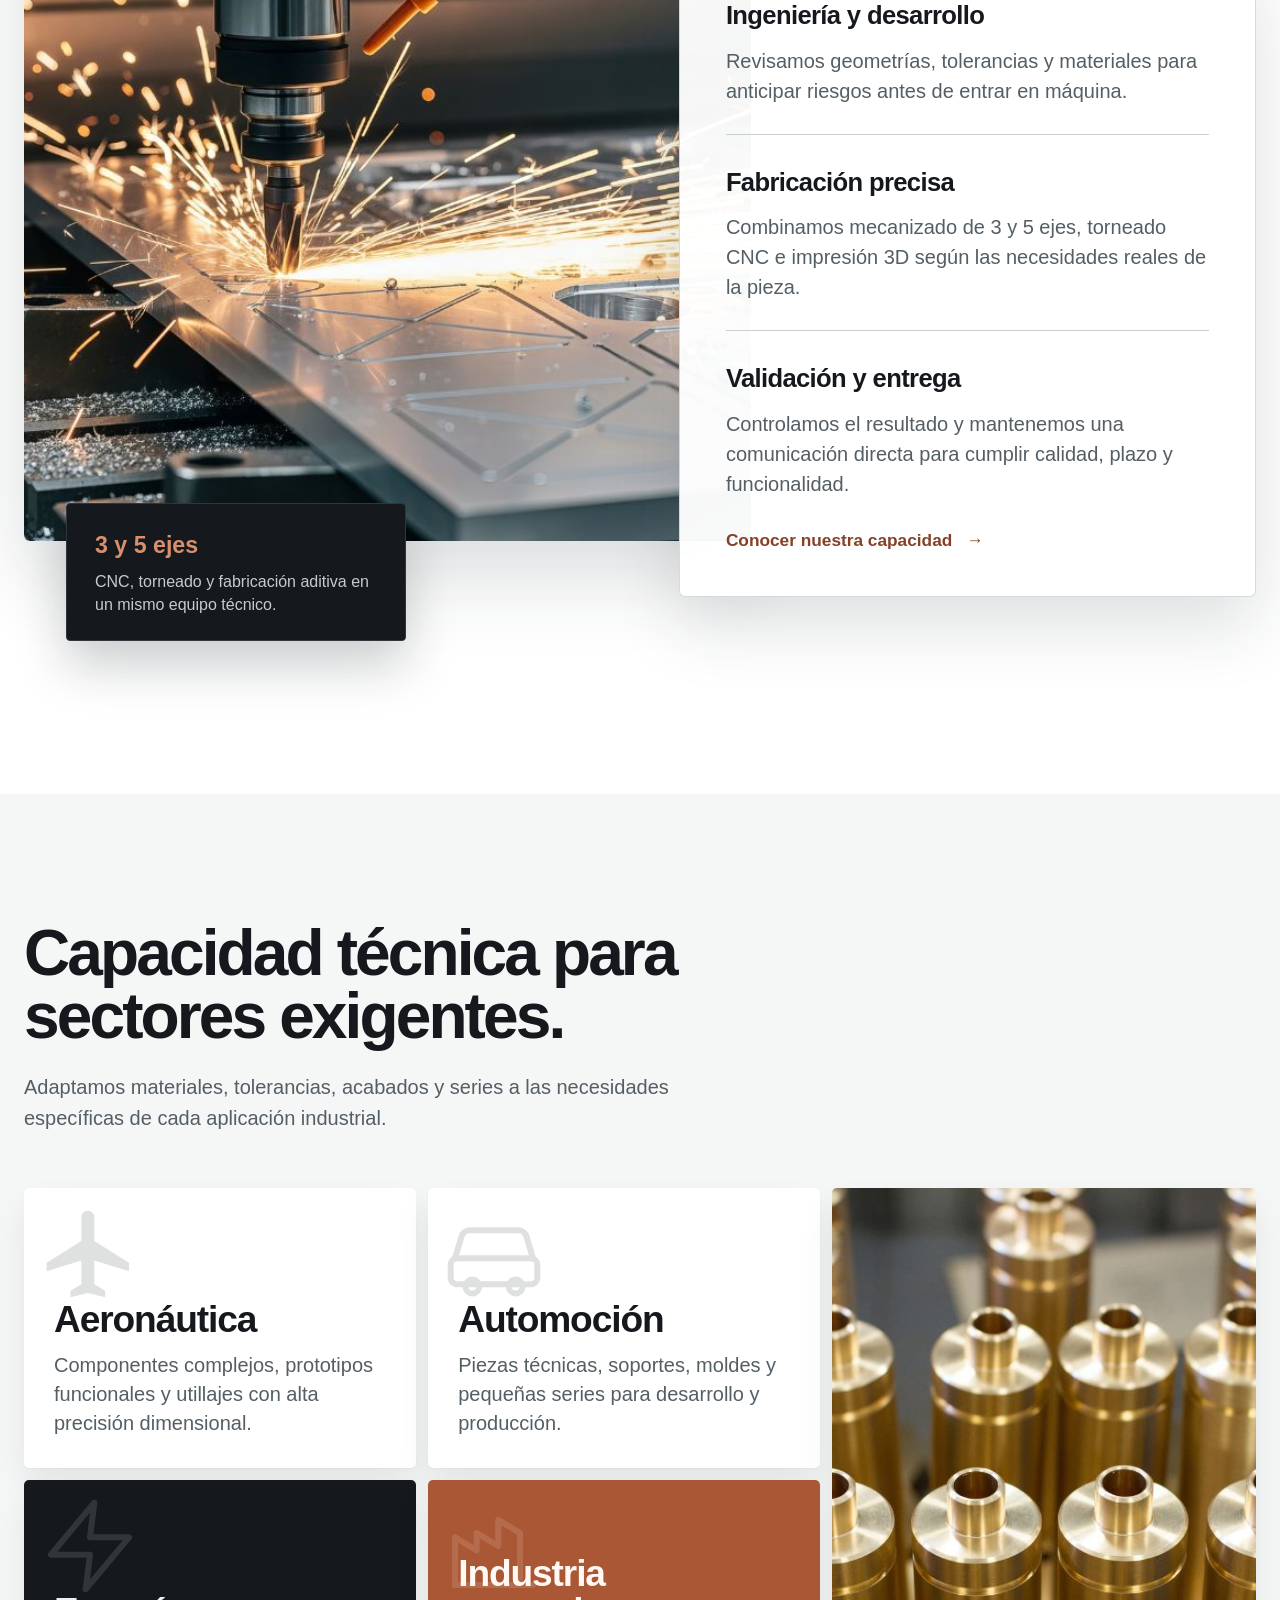
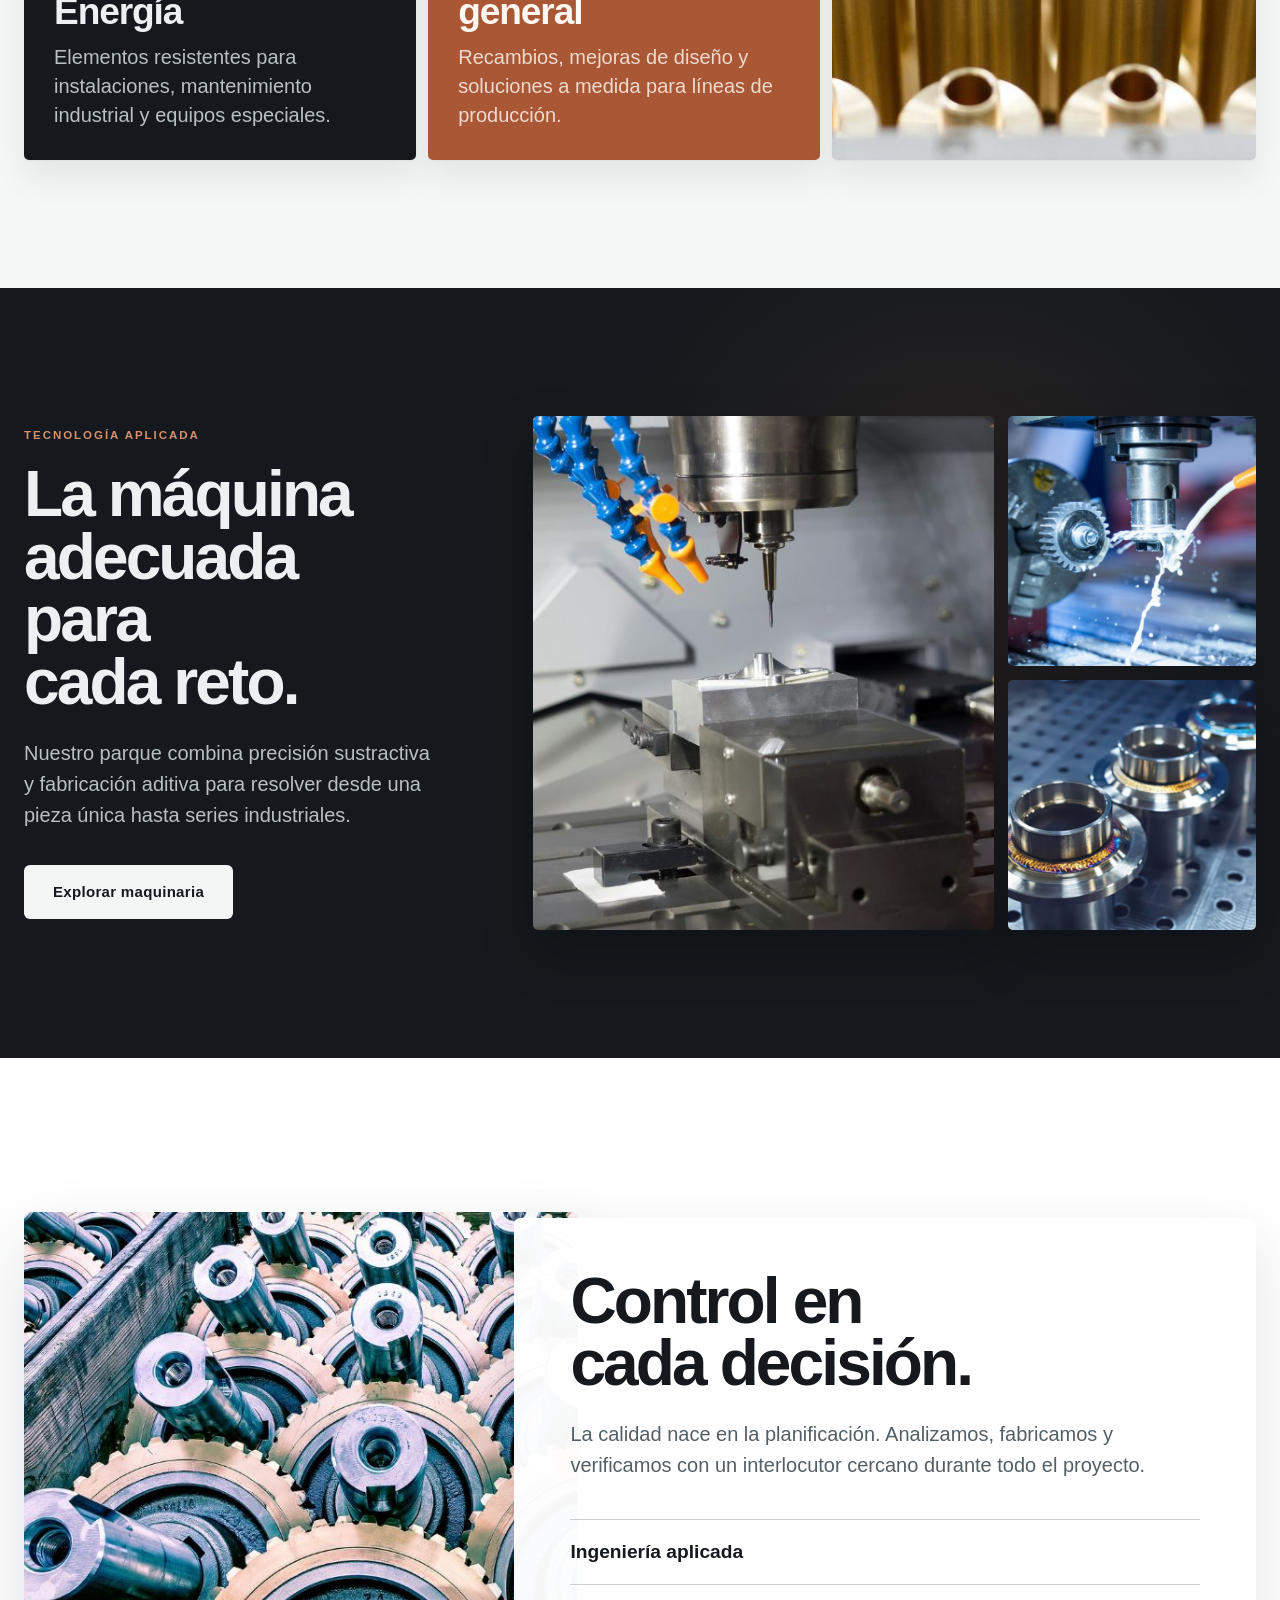
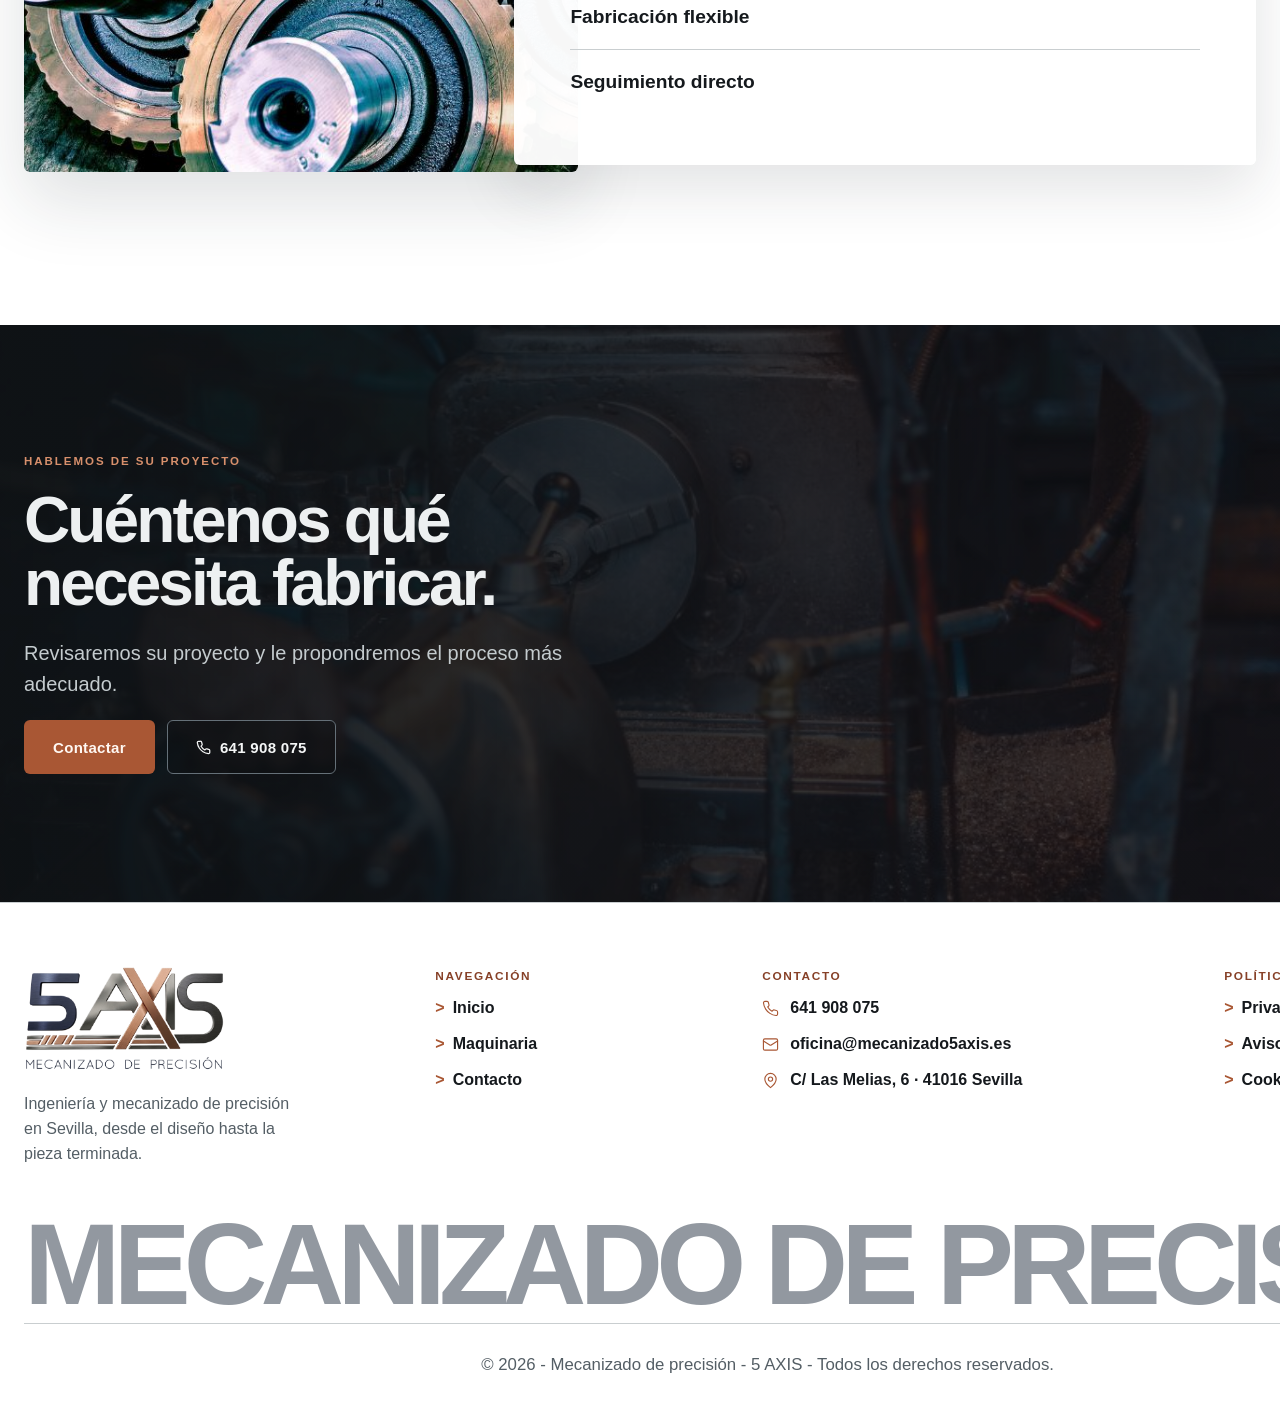
==== commit 55190650: "Añade favicon propio a todas las páginas Sustituye el uso del logo como icono de pestaña por un favi" ====
--- a/index.html
+++ b/index.html
@@ -9,7 +9,7 @@
     <meta property="og:description" content="Soluciones integrales desde la ingeniería hasta la pieza terminada." />
     <meta property="og:image" content="/mecanizados-sevilla.jpg" />
     <title>Mecanizado 5 Axis | Mecanizado de precisión en Sevilla</title>
-    <link rel="icon" type="image/png" href="/logo-mecanizados-precision.png" />
+    <link rel="icon" type="image/png" href="/favicon.png" />
     <link rel="preload" as="image" href="/mecanizados-sevilla.jpg" />
     <link rel="stylesheet" href="/styles.css" />
     <script src="/script.js" defer></script>
